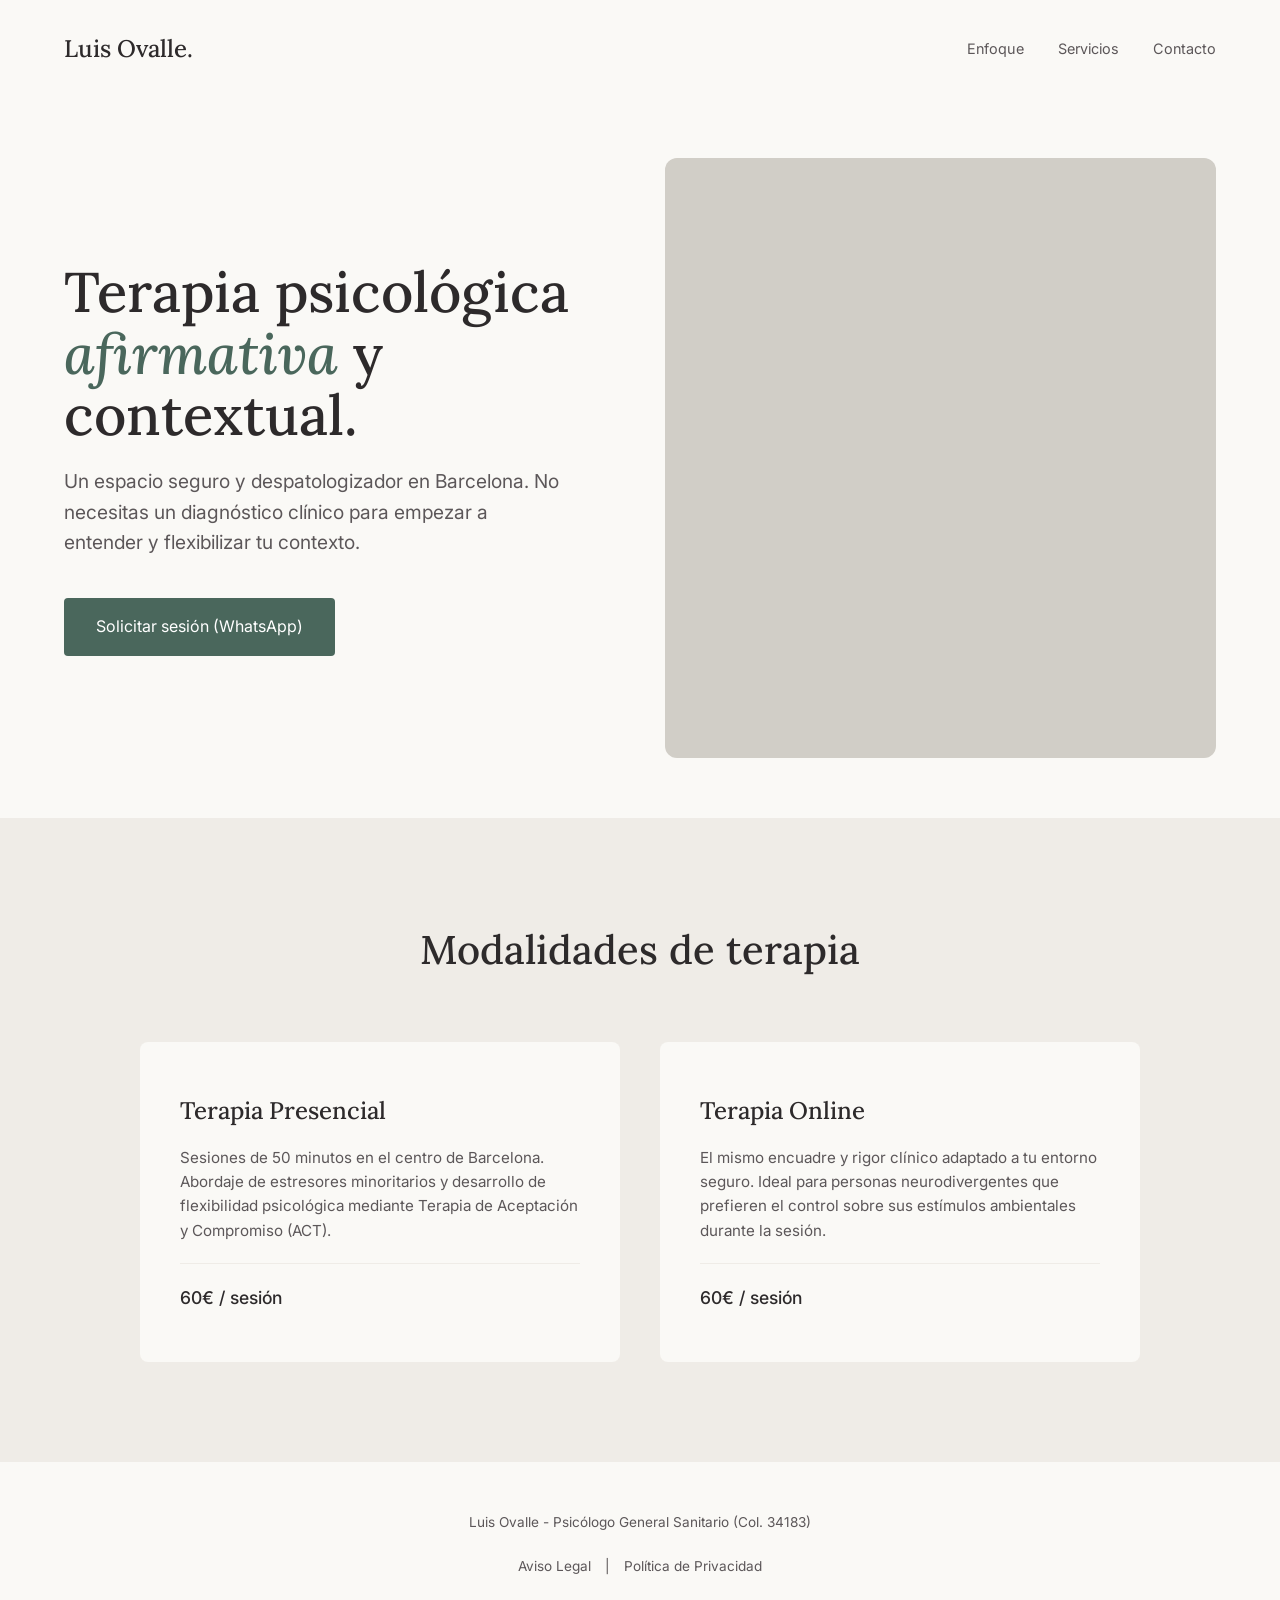
==== index.html @ bef9d26a "Revise index.html for updated content and layout Updated the content and structure of the index.html" ====
<!DOCTYPE html>
<html lang="es">
<head>
    <meta charset="UTF-8">
    <meta name="viewport" content="width=device-width, initial-scale=1.0">
    <title>Luis Ovalle | Psicólogo General Sanitario</title>
    <meta name="description" content="Terapia psicológica afirmativa y contextual en Barcelona. Espacio seguro y despatologizador.">
    
    <!-- Tipografía Editorial Premium -->
    <link rel="preconnect" href="https://fonts.googleapis.com">
    <link rel="preconnect" href="https://fonts.gstatic.com" crossorigin>
    <link href="https://fonts.googleapis.com/css2?family=Inter:wght@300;400;500&family=Lora:ital,wght@0,400;0,500;0,600;1,400&display=swap" rel="stylesheet">
    
    <style>
        :root {
            --bg-base: #FAF9F6;
            --bg-alt: #EFECE7;
            --text-main: #2D2A2B;
            --text-light: #5C5759;
            --accent: #4A675C; /* Verde bosque suave */
            --accent-hover: #374D45;
        }

        * { box-sizing: border-box; margin: 0; padding: 0; }

        body { 
            font-family: 'Inter', sans-serif; 
            background-color: var(--bg-base); 
            color: var(--text-main); 
            line-height: 1.6; 
            -webkit-font-smoothing: antialiased;
        }

        /* Tipografía de Titulares */
        h1, h2, h3, .logo { 
            font-family: 'Lora', serif; 
            font-weight: 500;
            color: var(--text-main);
        }

        /* Navegación */
        nav {
            display: flex;
            justify-content: space-between;
            align-items: center;
            padding: 30px 5%;
            background-color: var(--bg-base);
            position: sticky;
            top: 0;
            z-index: 100;
        }

        .logo { font-size: 1.5rem; text-decoration: none; }
        
        .nav-links a {
            text-decoration: none;
            color: var(--text-light);
            margin-left: 30px;
            font-size: 0.9rem;
            transition: color 0.3s;
        }
        .nav-links a:hover { color: var(--accent); }

        /* Sección Hero (Principal) */
        .hero {
            display: flex;
            align-items: center;
            justify-content: space-between;
            min-height: 80vh;
            padding: 0 5%;
        }

        .hero-text {
            flex: 1;
            padding-right: 50px;
        }

        .hero h1 {
            font-size: 3.5rem;
            line-height: 1.1;
            margin-bottom: 20px;
        }

        .hero h1 i { font-style: italic; color: var(--accent); }

        .hero p {
            font-size: 1.2rem;
            color: var(--text-light);
            margin-bottom: 40px;
            max-width: 500px;
        }

        .hero-image {
            flex: 1;
            height: 600px;
            background-color: #D1CEC7; /* Espacio para tu foto profesional */
            border-radius: 12px;
            background-image: url('https://via.placeholder.com/600x800?text=Tu+Foto+Profesional+Aquí');
            background-size: cover;
            background-position: center;
        }

        /* Botones */
        .btn {
            display: inline-block;
            background-color: var(--accent);
            color: white;
            padding: 16px 32px;
            text-decoration: none;
            border-radius: 4px; /* Borde menos redondeado, más elegante */
            font-size: 1rem;
            transition: background 0.3s;
        }
        .btn:hover { background-color: var(--accent-hover); }

        /* Sección Servicios */
        .services {
            background-color: var(--bg-alt);
            padding: 100px 5%;
            text-align: center;
        }

        .services h2 {
            font-size: 2.5rem;
            margin-bottom: 60px;
        }

        .grid {
            display: flex;
            gap: 40px;
            justify-content: center;
            max-width: 1000px;
            margin: 0 auto;
        }

        .card {
            background: var(--bg-base);
            padding: 50px 40px;
            border-radius: 8px;
            flex: 1;
            text-align: left;
        }

        .card h3 { font-size: 1.5rem; margin-bottom: 15px; }
        .card p { color: var(--text-light); margin-bottom: 20px; font-size: 0.95rem;}
        .price { font-weight: 500; font-size: 1.1rem; color: var(--text-main); border-top: 1px solid #EFECE7; padding-top: 20px;}

        /* Footer */
        footer {
            padding: 50px 5%;
            text-align: center;
            color: var(--text-light);
            font-size: 0.85rem;
        }
        footer a { color: var(--text-light); text-decoration: none; margin: 0 10px; }

        /* Responsive */
        @media (max-width: 900px) {
            .hero { flex-direction: column-reverse; text-align: center; padding-top: 40px; }
            .hero-text { padding-right: 0; margin-top: 40px; }
            .hero h1 { font-size: 2.5rem; }
            .hero-image { width: 100%; height: 400px; }
            .grid { flex-direction: column; }
            .nav-links { display: none; } /* Ocultar menú en móvil para simplificar el código base */
        }
    </style>
</head>
<body>

    <nav>
        <a href="#" class="logo">Luis Ovalle.</a>
        <div class="nav-links">
            <a href="#enfoque">Enfoque</a>
            <a href="#servicios">Servicios</a>
            <a href="#contacto">Contacto</a>
        </div>
    </nav>

    <header class="hero">
        <div class="hero-text">
            <h1>Terapia psicológica <i>afirmativa</i> y contextual.</h1>
            <p>Un espacio seguro y despatologizador en Barcelona. No necesitas un diagnóstico clínico para empezar a entender y flexibilizar tu contexto.</p>
            <a href="https://wa.me/34600000000?text=Hola%20Luis,%20me%20gustaría%20solicitar%20una%20primera%20sesión." target="_blank" class="btn">Solicitar sesión (WhatsApp)</a>
        </div>
        <!-- IMPORTANTE: Sustituye la URL en el CSS (.hero-image) por una foto tuya de alta calidad -->
        <div class="hero-image"></div>
    </header>

    <section id="servicios" class="services">
        <h2>Modalidades de terapia</h2>
        <div class="grid">
            <div class="card">
                <h3>Terapia Presencial</h3>
                <p>Sesiones de 50 minutos en el centro de Barcelona. Abordaje de estresores minoritarios y desarrollo de flexibilidad psicológica mediante Terapia de Aceptación y Compromiso (ACT).</p>
                <div class="price">60€ / sesión</div>
            </div>
            <div class="card">
                <h3>Terapia Online</h3>
                <p>El mismo encuadre y rigor clínico adaptado a tu entorno seguro. Ideal para personas neurodivergentes que prefieren el control sobre sus estímulos ambientales durante la sesión.</p>
                <div class="price">60€ / sesión</div>
            </div>
        </div>
    </section>

    <footer>
        <p>Luis Ovalle - Psicólogo General Sanitario (Col. 34183)</p>
        <br>
        <a href="#">Aviso Legal</a> | <a href="#">Política de Privacidad</a>
    </footer>

</body>
</html>
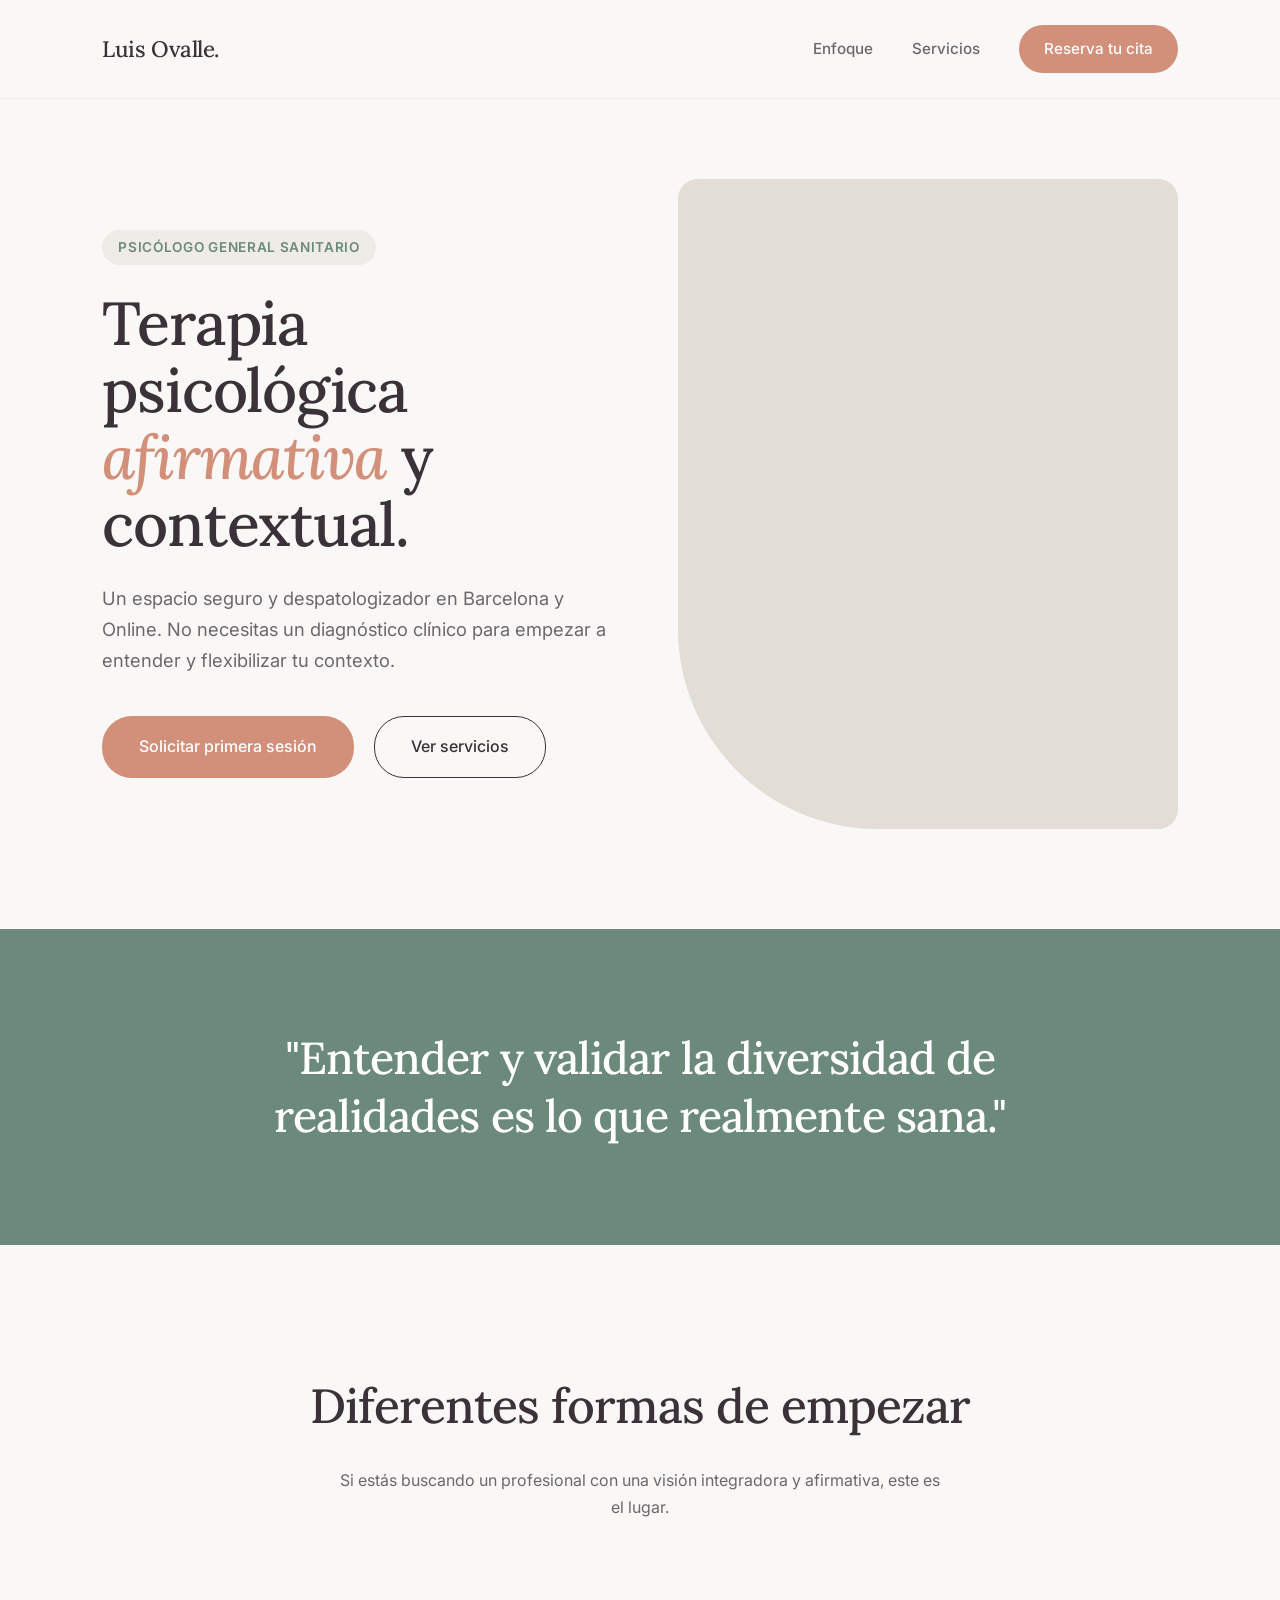
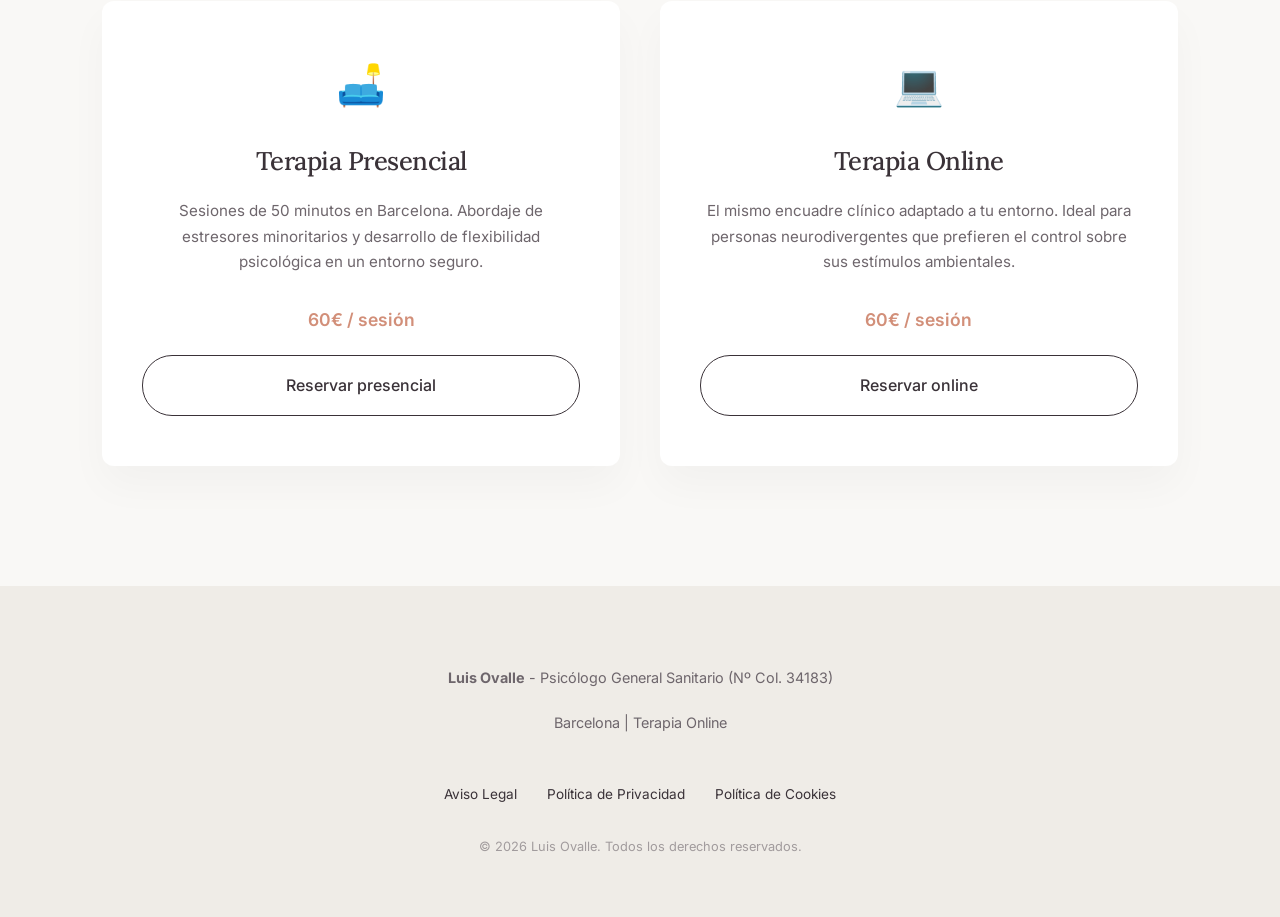
==== commit 66ab9059: "Refactor index.html with updated styles and structure" ====
--- a/index.html
+++ b/index.html
@@ -6,19 +6,22 @@
     <title>Luis Ovalle | Psicólogo General Sanitario</title>
     <meta name="description" content="Terapia psicológica afirmativa y contextual en Barcelona. Espacio seguro y despatologizador.">
     
-    <!-- Tipografía Editorial Premium -->
+    <!-- Tipografía Editorial Premium (Google Fonts) -->
     <link rel="preconnect" href="https://fonts.googleapis.com">
     <link rel="preconnect" href="https://fonts.gstatic.com" crossorigin>
-    <link href="https://fonts.googleapis.com/css2?family=Inter:wght@300;400;500&family=Lora:ital,wght@0,400;0,500;0,600;1,400&display=swap" rel="stylesheet">
+    <link href="https://fonts.googleapis.com/css2?family=Inter:wght@300;400;500;600&family=Lora:ital,wght@0,400;0,500;1,400&display=swap" rel="stylesheet">
     
     <style>
+        /* Paleta inspirada en bienestar y neurodivergencia (Bajo contraste agresivo) */
         :root {
-            --bg-base: #FAF9F6;
-            --bg-alt: #EFECE7;
-            --text-main: #2D2A2B;
-            --text-light: #5C5759;
-            --accent: #4A675C; /* Verde bosque suave */
-            --accent-hover: #374D45;
+            --bg-base: #F9F8F6; /* Hueso/Avena */
+            --bg-alt: #EFECE7; /* Gris arena cálido */
+            --text-main: #3A3238; /* Carbón/Berenjena oscuro */
+            --text-light: #6E666C; 
+            --accent: #D28F79; /* Terracota empolvado (Similar al rosa/coral de Alicia) */
+            --accent-hover: #BD7C67;
+            --secondary-accent: #6C8A7B; /* Verde salvia para contrastes */
+            --border-radius: 12px;
         }
 
         * { box-sizing: border-box; margin: 0; padding: 0; }
@@ -27,141 +30,228 @@
             font-family: 'Inter', sans-serif; 
             background-color: var(--bg-base); 
             color: var(--text-main); 
-            line-height: 1.6; 
+            line-height: 1.7; 
             -webkit-font-smoothing: antialiased;
         }
 
-        /* Tipografía de Titulares */
+        /* --- Tipografía H1/H2 --- */
         h1, h2, h3, .logo { 
             font-family: 'Lora', serif; 
             font-weight: 500;
             color: var(--text-main);
-        }
-
-        /* Navegación */
+            letter-spacing: -0.02em;
+        }
+
+        /* --- Navegación (Sticky Header) --- */
         nav {
             display: flex;
             justify-content: space-between;
             align-items: center;
-            padding: 30px 5%;
-            background-color: var(--bg-base);
+            padding: 25px 8%;
+            background-color: rgba(249, 248, 246, 0.95);
+            backdrop-filter: blur(10px);
             position: sticky;
             top: 0;
-            z-index: 100;
-        }
-
-        .logo { font-size: 1.5rem; text-decoration: none; }
+            z-index: 1000;
+            border-bottom: 1px solid rgba(0,0,0,0.05);
+        }
+
+        .logo { font-size: 1.4rem; text-decoration: none; }
         
         .nav-links a {
             text-decoration: none;
             color: var(--text-light);
-            margin-left: 30px;
-            font-size: 0.9rem;
+            margin-left: 35px;
+            font-size: 0.95rem;
+            font-weight: 500;
             transition: color 0.3s;
         }
         .nav-links a:hover { color: var(--accent); }
 
-        /* Sección Hero (Principal) */
+        /* --- Botones --- */
+        .btn {
+            display: inline-block;
+            background-color: var(--accent);
+            color: white;
+            padding: 16px 36px;
+            text-decoration: none;
+            border-radius: 30px; /* Botones píldora (estilo moderno) */
+            font-size: 1rem;
+            font-weight: 500;
+            transition: all 0.3s ease;
+            border: 1px solid transparent;
+            cursor: pointer;
+        }
+        
+        .btn:hover { 
+            background-color: var(--accent-hover); 
+            transform: translateY(-2px);
+            box-shadow: 0 10px 20px rgba(210, 143, 121, 0.2);
+        }
+
+        .btn-outline {
+            background-color: transparent;
+            color: var(--text-main);
+            border: 1px solid var(--text-main);
+        }
+        .btn-outline:hover {
+            background-color: var(--text-main);
+            color: white;
+        }
+
+        /* --- Sección Hero (Inmersiva) --- */
         .hero {
             display: flex;
             align-items: center;
             justify-content: space-between;
-            min-height: 80vh;
-            padding: 0 5%;
-        }
-
-        .hero-text {
+            padding: 80px 8% 100px;
+            min-height: 85vh;
+            gap: 50px;
+        }
+
+        .hero-content {
             flex: 1;
-            padding-right: 50px;
+            max-width: 600px;
+        }
+
+        .hero-tag {
+            display: inline-block;
+            background-color: var(--bg-alt);
+            padding: 6px 16px;
+            border-radius: 20px;
+            font-size: 0.85rem;
+            font-weight: 600;
+            letter-spacing: 0.05em;
+            text-transform: uppercase;
+            margin-bottom: 25px;
+            color: var(--secondary-accent);
         }
 
         .hero h1 {
-            font-size: 3.5rem;
+            font-size: 3.8rem;
             line-height: 1.1;
-            margin-bottom: 20px;
+            margin-bottom: 25px;
         }
 
         .hero h1 i { font-style: italic; color: var(--accent); }
 
         .hero p {
-            font-size: 1.2rem;
+            font-size: 1.15rem;
             color: var(--text-light);
             margin-bottom: 40px;
+        }
+
+        /* --- Contenedor de Imagen de Autoridad --- */
+        .hero-image-wrapper {
+            flex: 1;
+            display: flex;
+            justify-content: flex-end;
+        }
+
+        .hero-image {
+            width: 100%;
             max-width: 500px;
-        }
-
-        .hero-image {
-            flex: 1;
-            height: 600px;
-            background-color: #D1CEC7; /* Espacio para tu foto profesional */
-            border-radius: 12px;
-            background-image: url('https://via.placeholder.com/600x800?text=Tu+Foto+Profesional+Aquí');
+            height: 650px;
+            background-color: #E2DDD5;
+            border-radius: 20px 20px 20px 200px; /* Forma orgánica tipo "gota" muy usada en web premium */
+            overflow: hidden;
+            /* AQUÍ DEBES PONER LA URL DE TU FOTO */
+            background-image: url('https://via.placeholder.com/500x650?text=Tu+Foto+Aquí'); 
             background-size: cover;
             background-position: center;
         }
 
-        /* Botones */
-        .btn {
-            display: inline-block;
-            background-color: var(--accent);
+        /* --- Frase Destacada (Estilo Elementor Quote) --- */
+        .quote-section {
+            background-color: var(--secondary-accent);
             color: white;
-            padding: 16px 32px;
-            text-decoration: none;
-            border-radius: 4px; /* Borde menos redondeado, más elegante */
-            font-size: 1rem;
-            transition: background 0.3s;
-        }
-        .btn:hover { background-color: var(--accent-hover); }
-
-        /* Sección Servicios */
+            text-align: center;
+            padding: 100px 5%;
+        }
+
+        .quote-section h2 {
+            font-size: 2.8rem;
+            color: white;
+            max-width: 900px;
+            margin: 0 auto;
+            line-height: 1.3;
+        }
+
+        /* --- Servicios (Tarjetas con Sombra) --- */
         .services {
+            padding: 120px 8%;
+            background-color: var(--bg-base);
+        }
+
+        .services-header {
+            text-align: center;
+            margin-bottom: 80px;
+        }
+
+        .services-header h2 { font-size: 3rem; }
+
+        .grid {
+            display: grid;
+            grid-template-columns: repeat(auto-fit, minmax(300px, 1fr));
+            gap: 40px;
+            max-width: 1200px;
+            margin: 0 auto;
+        }
+
+        .card {
+            background: white;
+            padding: 50px 40px;
+            border-radius: var(--border-radius);
+            box-shadow: 0 20px 40px rgba(0,0,0,0.03); /* Sombra muy suave */
+            transition: transform 0.3s ease;
+            text-align: center;
+            display: flex;
+            flex-direction: column;
+            align-items: center;
+        }
+
+        .card:hover { transform: translateY(-10px); }
+
+        .card-icon {
+            font-size: 2.5rem;
+            margin-bottom: 20px;
+        }
+
+        .card h3 { font-size: 1.6rem; margin-bottom: 15px; }
+        
+        .card p { 
+            color: var(--text-light); 
+            margin-bottom: 30px; 
+            font-size: 0.95rem;
+            flex-grow: 1; /* Empuja el botón hacia abajo */
+        }
+        
+        .price { 
+            font-weight: 600; 
+            font-size: 1.1rem; 
+            color: var(--accent); 
+            margin-bottom: 20px;
+        }
+
+        /* --- Footer --- */
+        footer {
             background-color: var(--bg-alt);
-            padding: 100px 5%;
+            padding: 80px 8% 40px;
             text-align: center;
         }
-
-        .services h2 {
-            font-size: 2.5rem;
-            margin-bottom: 60px;
-        }
-
-        .grid {
-            display: flex;
-            gap: 40px;
-            justify-content: center;
-            max-width: 1000px;
-            margin: 0 auto;
-        }
-
-        .card {
-            background: var(--bg-base);
-            padding: 50px 40px;
-            border-radius: 8px;
-            flex: 1;
-            text-align: left;
-        }
-
-        .card h3 { font-size: 1.5rem; margin-bottom: 15px; }
-        .card p { color: var(--text-light); margin-bottom: 20px; font-size: 0.95rem;}
-        .price { font-weight: 500; font-size: 1.1rem; color: var(--text-main); border-top: 1px solid #EFECE7; padding-top: 20px;}
-
-        /* Footer */
-        footer {
-            padding: 50px 5%;
-            text-align: center;
-            color: var(--text-light);
-            font-size: 0.85rem;
-        }
-        footer a { color: var(--text-light); text-decoration: none; margin: 0 10px; }
-
-        /* Responsive */
+        
+        footer p { color: var(--text-light); font-size: 0.9rem; margin-bottom: 20px;}
+        footer a { color: var(--text-main); text-decoration: none; margin: 0 15px; font-size: 0.85rem;}
+
+        /* --- Responsive --- */
         @media (max-width: 900px) {
-            .hero { flex-direction: column-reverse; text-align: center; padding-top: 40px; }
-            .hero-text { padding-right: 0; margin-top: 40px; }
-            .hero h1 { font-size: 2.5rem; }
-            .hero-image { width: 100%; height: 400px; }
-            .grid { flex-direction: column; }
-            .nav-links { display: none; } /* Ocultar menú en móvil para simplificar el código base */
+            .hero { flex-direction: column-reverse; padding-top: 50px; text-align: center; }
+            .hero-content { padding-right: 0; }
+            .hero h1 { font-size: 2.8rem; }
+            .hero-image-wrapper { justify-content: center; width: 100%; }
+            .hero-image { height: 450px; border-radius: 20px; }
+            .quote-section h2 { font-size: 2rem; }
+            .nav-links { display: none; }
         }
     </style>
 </head>
@@ -172,40 +262,71 @@
         <div class="nav-links">
             <a href="#enfoque">Enfoque</a>
             <a href="#servicios">Servicios</a>
-            <a href="#contacto">Contacto</a>
+            <a href="#contacto" class="btn" style="padding: 10px 24px; color: white;">Reserva tu cita</a>
         </div>
     </nav>
 
+    <!-- Sección HERO principal -->
     <header class="hero">
-        <div class="hero-text">
+        <div class="hero-content">
+            <span class="hero-tag">Psicólogo General Sanitario</span>
             <h1>Terapia psicológica <i>afirmativa</i> y contextual.</h1>
-            <p>Un espacio seguro y despatologizador en Barcelona. No necesitas un diagnóstico clínico para empezar a entender y flexibilizar tu contexto.</p>
-            <a href="https://wa.me/34600000000?text=Hola%20Luis,%20me%20gustaría%20solicitar%20una%20primera%20sesión." target="_blank" class="btn">Solicitar sesión (WhatsApp)</a>
-        </div>
-        <!-- IMPORTANTE: Sustituye la URL en el CSS (.hero-image) por una foto tuya de alta calidad -->
-        <div class="hero-image"></div>
+            <p>Un espacio seguro y despatologizador en Barcelona y Online. No necesitas un diagnóstico clínico para empezar a entender y flexibilizar tu contexto.</p>
+            <div style="display: flex; gap: 20px; flex-wrap: wrap;">
+                <a href="https://wa.me/34600000000?text=Hola%20Luis,%20me%20gustaría%20solicitar%20una%20primera%20sesión." target="_blank" class="btn">Solicitar primera sesión</a>
+                <a href="#servicios" class="btn btn-outline">Ver servicios</a>
+            </div>
+        </div>
+        <div class="hero-image-wrapper">
+            <!-- RECUERDA: La imagen es crucial. Sube una foto tuya profesional a la carpeta de tu web. -->
+            <div class="hero-image"></div>
+        </div>
     </header>
 
+    <!-- Frase Destacada de Autoridad -->
+    <section class="quote-section" id="enfoque">
+        <h2>"Entender y validar la diversidad de realidades es lo que realmente sana."</h2>
+    </section>
+
+    <!-- Sección de Servicios (Diseño de Tarjetas) -->
     <section id="servicios" class="services">
-        <h2>Modalidades de terapia</h2>
+        <div class="services-header">
+            <h2>Diferentes formas de empezar</h2>
+            <p style="color: var(--text-light); max-width: 600px; margin: 20px auto 0;">Si estás buscando un profesional con una visión integradora y afirmativa, este es el lugar.</p>
+        </div>
+        
         <div class="grid">
+            <!-- Tarjeta 1 -->
             <div class="card">
+                <div class="card-icon">🛋️</div>
                 <h3>Terapia Presencial</h3>
-                <p>Sesiones de 50 minutos en el centro de Barcelona. Abordaje de estresores minoritarios y desarrollo de flexibilidad psicológica mediante Terapia de Aceptación y Compromiso (ACT).</p>
+                <p>Sesiones de 50 minutos en Barcelona. Abordaje de estresores minoritarios y desarrollo de flexibilidad psicológica en un entorno seguro.</p>
                 <div class="price">60€ / sesión</div>
+                <a href="https://wa.me/34600000000?text=Info%20Presencial" target="_blank" class="btn btn-outline" style="width: 100%;">Reservar presencial</a>
             </div>
+            
+            <!-- Tarjeta 2 -->
             <div class="card">
+                <div class="card-icon">💻</div>
                 <h3>Terapia Online</h3>
-                <p>El mismo encuadre y rigor clínico adaptado a tu entorno seguro. Ideal para personas neurodivergentes que prefieren el control sobre sus estímulos ambientales durante la sesión.</p>
+                <p>El mismo encuadre clínico adaptado a tu entorno. Ideal para personas neurodivergentes que prefieren el control sobre sus estímulos ambientales.</p>
                 <div class="price">60€ / sesión</div>
+                <a href="https://wa.me/34600000000?text=Info%20Online" target="_blank" class="btn btn-outline" style="width: 100%;">Reservar online</a>
             </div>
         </div>
     </section>
 
-    <footer>
-        <p>Luis Ovalle - Psicólogo General Sanitario (Col. 34183)</p>
+    <!-- Footer -->
+    <footer id="contacto">
+        <p><strong>Luis Ovalle</strong> - Psicólogo General Sanitario (Nº Col. 34183)</p>
+        <p>Barcelona | Terapia Online</p>
         <br>
-        <a href="#">Aviso Legal</a> | <a href="#">Política de Privacidad</a>
+        <nav style="background: transparent; border: none; padding: 0; justify-content: center; backdrop-filter: none;">
+            <a href="#">Aviso Legal</a>
+            <a href="#">Política de Privacidad</a>
+            <a href="#">Política de Cookies</a>
+        </nav>
+        <p style="margin-top: 30px; font-size: 0.8rem; opacity: 0.6;">© 2026 Luis Ovalle. Todos los derechos reservados.</p>
     </footer>
 
 </body>
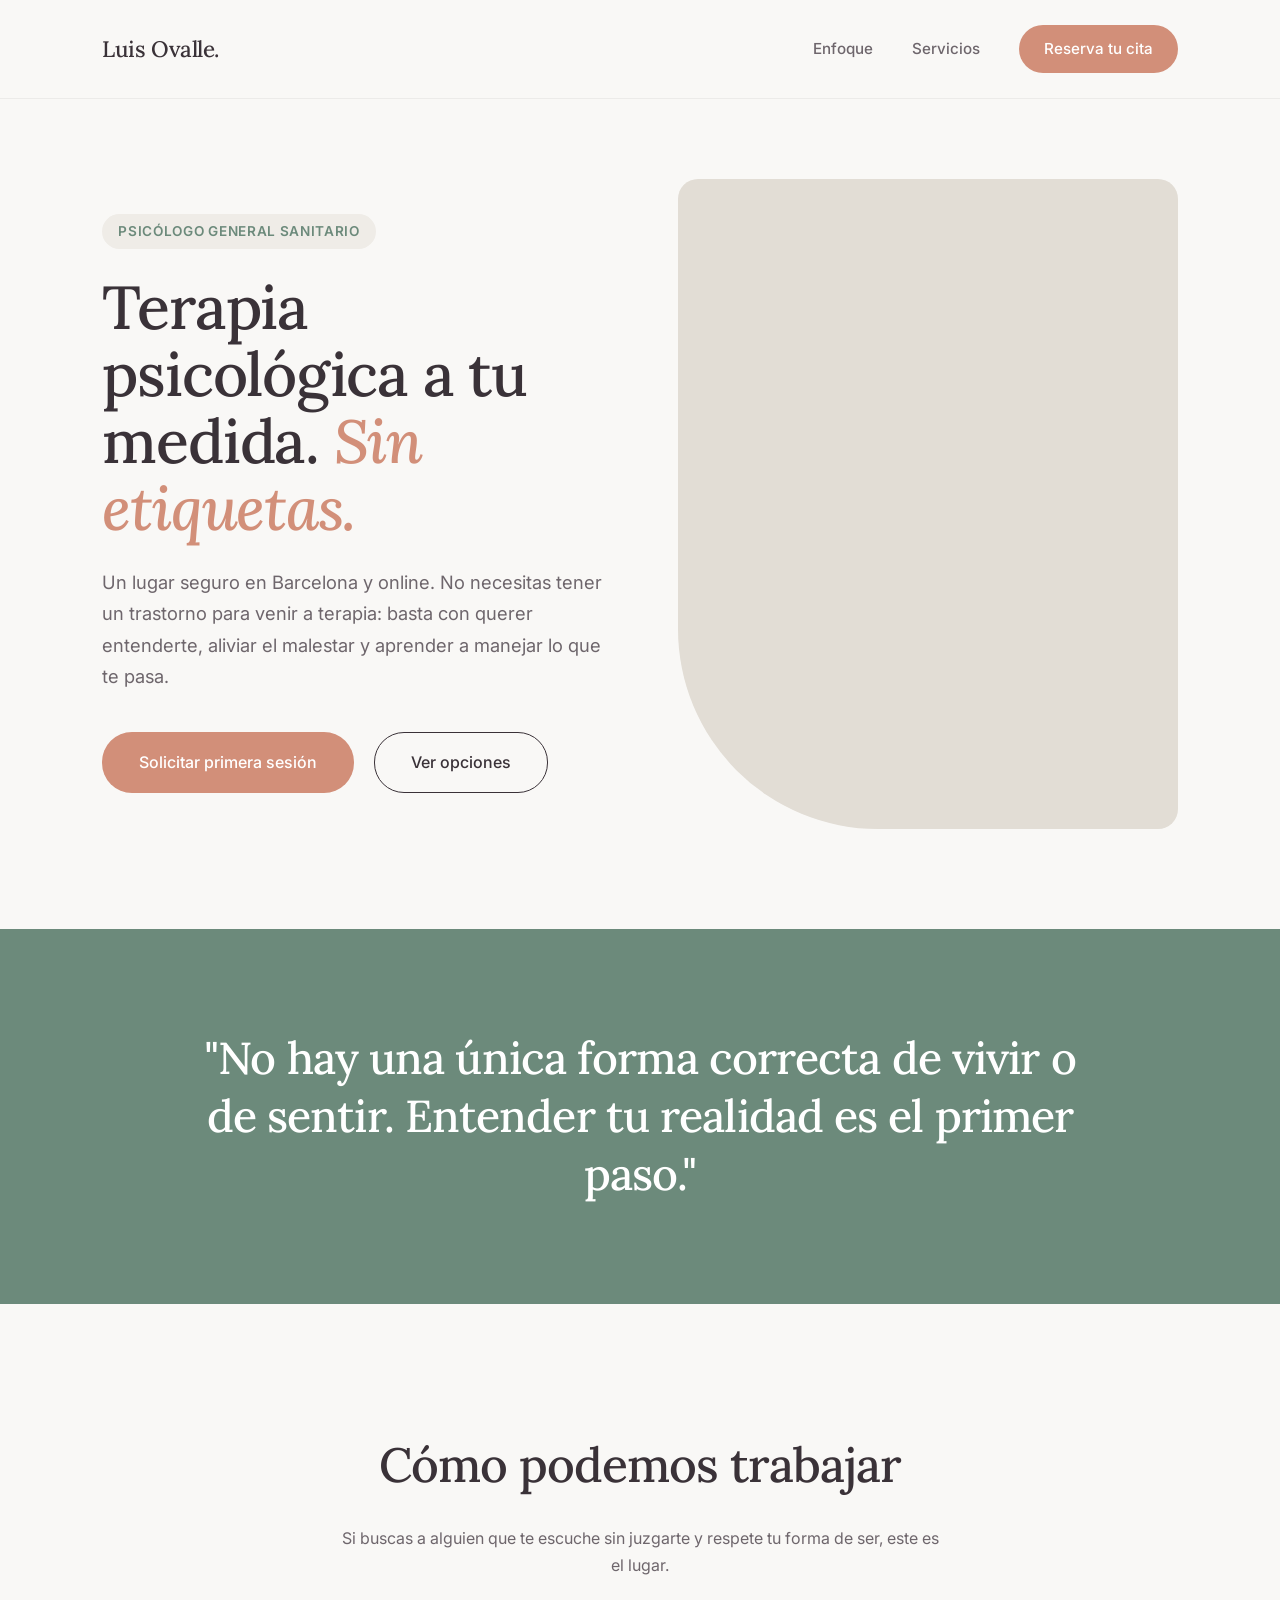
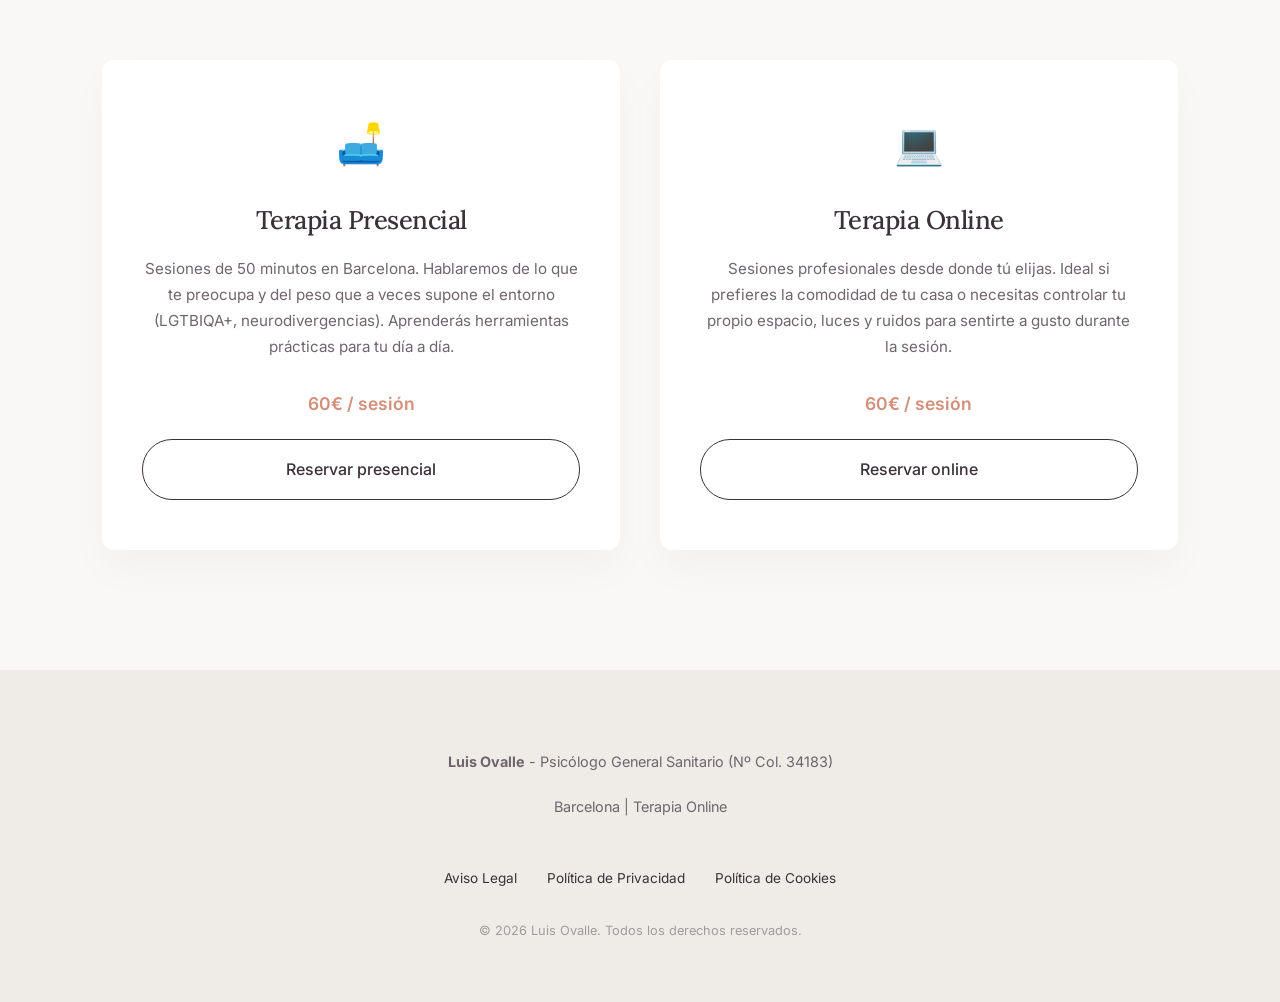
==== commit 446a9907: "Update index.html" ====
--- a/index.html
+++ b/index.html
@@ -4,23 +4,21 @@
     <meta charset="UTF-8">
     <meta name="viewport" content="width=device-width, initial-scale=1.0">
     <title>Luis Ovalle | Psicólogo General Sanitario</title>
-    <meta name="description" content="Terapia psicológica afirmativa y contextual en Barcelona. Espacio seguro y despatologizador.">
+    <meta name="description" content="Terapia psicológica en Barcelona. Un espacio seguro, sin etiquetas y a tu medida.">
     
-    <!-- Tipografía Editorial Premium (Google Fonts) -->
     <link rel="preconnect" href="https://fonts.googleapis.com">
     <link rel="preconnect" href="https://fonts.gstatic.com" crossorigin>
     <link href="https://fonts.googleapis.com/css2?family=Inter:wght@300;400;500;600&family=Lora:ital,wght@0,400;0,500;1,400&display=swap" rel="stylesheet">
     
     <style>
-        /* Paleta inspirada en bienestar y neurodivergencia (Bajo contraste agresivo) */
         :root {
-            --bg-base: #F9F8F6; /* Hueso/Avena */
-            --bg-alt: #EFECE7; /* Gris arena cálido */
-            --text-main: #3A3238; /* Carbón/Berenjena oscuro */
+            --bg-base: #F9F8F6;
+            --bg-alt: #EFECE7;
+            --text-main: #3A3238;
             --text-light: #6E666C; 
-            --accent: #D28F79; /* Terracota empolvado (Similar al rosa/coral de Alicia) */
+            --accent: #D28F79;
             --accent-hover: #BD7C67;
-            --secondary-accent: #6C8A7B; /* Verde salvia para contrastes */
+            --secondary-accent: #6C8A7B;
             --border-radius: 12px;
         }
 
@@ -34,7 +32,6 @@
             -webkit-font-smoothing: antialiased;
         }
 
-        /* --- Tipografía H1/H2 --- */
         h1, h2, h3, .logo { 
             font-family: 'Lora', serif; 
             font-weight: 500;
@@ -42,7 +39,6 @@
             letter-spacing: -0.02em;
         }
 
-        /* --- Navegación (Sticky Header) --- */
         nav {
             display: flex;
             justify-content: space-between;
@@ -68,14 +64,13 @@
         }
         .nav-links a:hover { color: var(--accent); }
 
-        /* --- Botones --- */
         .btn {
             display: inline-block;
             background-color: var(--accent);
             color: white;
             padding: 16px 36px;
             text-decoration: none;
-            border-radius: 30px; /* Botones píldora (estilo moderno) */
+            border-radius: 30px;
             font-size: 1rem;
             font-weight: 500;
             transition: all 0.3s ease;
@@ -99,7 +94,6 @@
             color: white;
         }
 
-        /* --- Sección Hero (Inmersiva) --- */
         .hero {
             display: flex;
             align-items: center;
@@ -141,7 +135,6 @@
             margin-bottom: 40px;
         }
 
-        /* --- Contenedor de Imagen de Autoridad --- */
         .hero-image-wrapper {
             flex: 1;
             display: flex;
@@ -153,15 +146,13 @@
             max-width: 500px;
             height: 650px;
             background-color: #E2DDD5;
-            border-radius: 20px 20px 20px 200px; /* Forma orgánica tipo "gota" muy usada en web premium */
+            border-radius: 20px 20px 20px 200px;
             overflow: hidden;
-            /* AQUÍ DEBES PONER LA URL DE TU FOTO */
             background-image: url('https://via.placeholder.com/500x650?text=Tu+Foto+Aquí'); 
             background-size: cover;
             background-position: center;
         }
 
-        /* --- Frase Destacada (Estilo Elementor Quote) --- */
         .quote-section {
             background-color: var(--secondary-accent);
             color: white;
@@ -177,7 +168,6 @@
             line-height: 1.3;
         }
 
-        /* --- Servicios (Tarjetas con Sombra) --- */
         .services {
             padding: 120px 8%;
             background-color: var(--bg-base);
@@ -202,7 +192,7 @@
             background: white;
             padding: 50px 40px;
             border-radius: var(--border-radius);
-            box-shadow: 0 20px 40px rgba(0,0,0,0.03); /* Sombra muy suave */
+            box-shadow: 0 20px 40px rgba(0,0,0,0.03);
             transition: transform 0.3s ease;
             text-align: center;
             display: flex;
@@ -223,7 +213,7 @@
             color: var(--text-light); 
             margin-bottom: 30px; 
             font-size: 0.95rem;
-            flex-grow: 1; /* Empuja el botón hacia abajo */
+            flex-grow: 1;
         }
         
         .price { 
@@ -233,7 +223,6 @@
             margin-bottom: 20px;
         }
 
-        /* --- Footer --- */
         footer {
             background-color: var(--bg-alt);
             padding: 80px 8% 40px;
@@ -243,7 +232,6 @@
         footer p { color: var(--text-light); font-size: 0.9rem; margin-bottom: 20px;}
         footer a { color: var(--text-main); text-decoration: none; margin: 0 15px; font-size: 0.85rem;}
 
-        /* --- Responsive --- */
         @media (max-width: 900px) {
             .hero { flex-direction: column-reverse; padding-top: 50px; text-align: center; }
             .hero-content { padding-right: 0; }
@@ -266,57 +254,50 @@
         </div>
     </nav>
 
-    <!-- Sección HERO principal -->
     <header class="hero">
         <div class="hero-content">
             <span class="hero-tag">Psicólogo General Sanitario</span>
-            <h1>Terapia psicológica <i>afirmativa</i> y contextual.</h1>
-            <p>Un espacio seguro y despatologizador en Barcelona y Online. No necesitas un diagnóstico clínico para empezar a entender y flexibilizar tu contexto.</p>
+            <h1>Terapia psicológica a tu medida. <i>Sin etiquetas.</i></h1>
+            <p>Un lugar seguro en Barcelona y online. No necesitas tener un trastorno para venir a terapia: basta con querer entenderte, aliviar el malestar y aprender a manejar lo que te pasa.</p>
             <div style="display: flex; gap: 20px; flex-wrap: wrap;">
                 <a href="https://wa.me/34600000000?text=Hola%20Luis,%20me%20gustaría%20solicitar%20una%20primera%20sesión." target="_blank" class="btn">Solicitar primera sesión</a>
-                <a href="#servicios" class="btn btn-outline">Ver servicios</a>
+                <a href="#servicios" class="btn btn-outline">Ver opciones</a>
             </div>
         </div>
         <div class="hero-image-wrapper">
-            <!-- RECUERDA: La imagen es crucial. Sube una foto tuya profesional a la carpeta de tu web. -->
             <div class="hero-image"></div>
         </div>
     </header>
 
-    <!-- Frase Destacada de Autoridad -->
     <section class="quote-section" id="enfoque">
-        <h2>"Entender y validar la diversidad de realidades es lo que realmente sana."</h2>
+        <h2>"No hay una única forma correcta de vivir o de sentir. Entender tu realidad es el primer paso."</h2>
     </section>
 
-    <!-- Sección de Servicios (Diseño de Tarjetas) -->
     <section id="servicios" class="services">
         <div class="services-header">
-            <h2>Diferentes formas de empezar</h2>
-            <p style="color: var(--text-light); max-width: 600px; margin: 20px auto 0;">Si estás buscando un profesional con una visión integradora y afirmativa, este es el lugar.</p>
+            <h2>Cómo podemos trabajar</h2>
+            <p style="color: var(--text-light); max-width: 600px; margin: 20px auto 0;">Si buscas a alguien que te escuche sin juzgarte y respete tu forma de ser, este es el lugar.</p>
         </div>
         
         <div class="grid">
-            <!-- Tarjeta 1 -->
             <div class="card">
                 <div class="card-icon">🛋️</div>
                 <h3>Terapia Presencial</h3>
-                <p>Sesiones de 50 minutos en Barcelona. Abordaje de estresores minoritarios y desarrollo de flexibilidad psicológica en un entorno seguro.</p>
+                <p>Sesiones de 50 minutos en Barcelona. Hablaremos de lo que te preocupa y del peso que a veces supone el entorno (LGTBIQA+, neurodivergencias). Aprenderás herramientas prácticas para tu día a día.</p>
                 <div class="price">60€ / sesión</div>
                 <a href="https://wa.me/34600000000?text=Info%20Presencial" target="_blank" class="btn btn-outline" style="width: 100%;">Reservar presencial</a>
             </div>
             
-            <!-- Tarjeta 2 -->
             <div class="card">
                 <div class="card-icon">💻</div>
                 <h3>Terapia Online</h3>
-                <p>El mismo encuadre clínico adaptado a tu entorno. Ideal para personas neurodivergentes que prefieren el control sobre sus estímulos ambientales.</p>
+                <p>Sesiones profesionales desde donde tú elijas. Ideal si prefieres la comodidad de tu casa o necesitas controlar tu propio espacio, luces y ruidos para sentirte a gusto durante la sesión.</p>
                 <div class="price">60€ / sesión</div>
                 <a href="https://wa.me/34600000000?text=Info%20Online" target="_blank" class="btn btn-outline" style="width: 100%;">Reservar online</a>
             </div>
         </div>
     </section>
 
-    <!-- Footer -->
     <footer id="contacto">
         <p><strong>Luis Ovalle</strong> - Psicólogo General Sanitario (Nº Col. 34183)</p>
         <p>Barcelona | Terapia Online</p>
@@ -331,3 +312,4 @@
 
 </body>
 </html>
+</html>
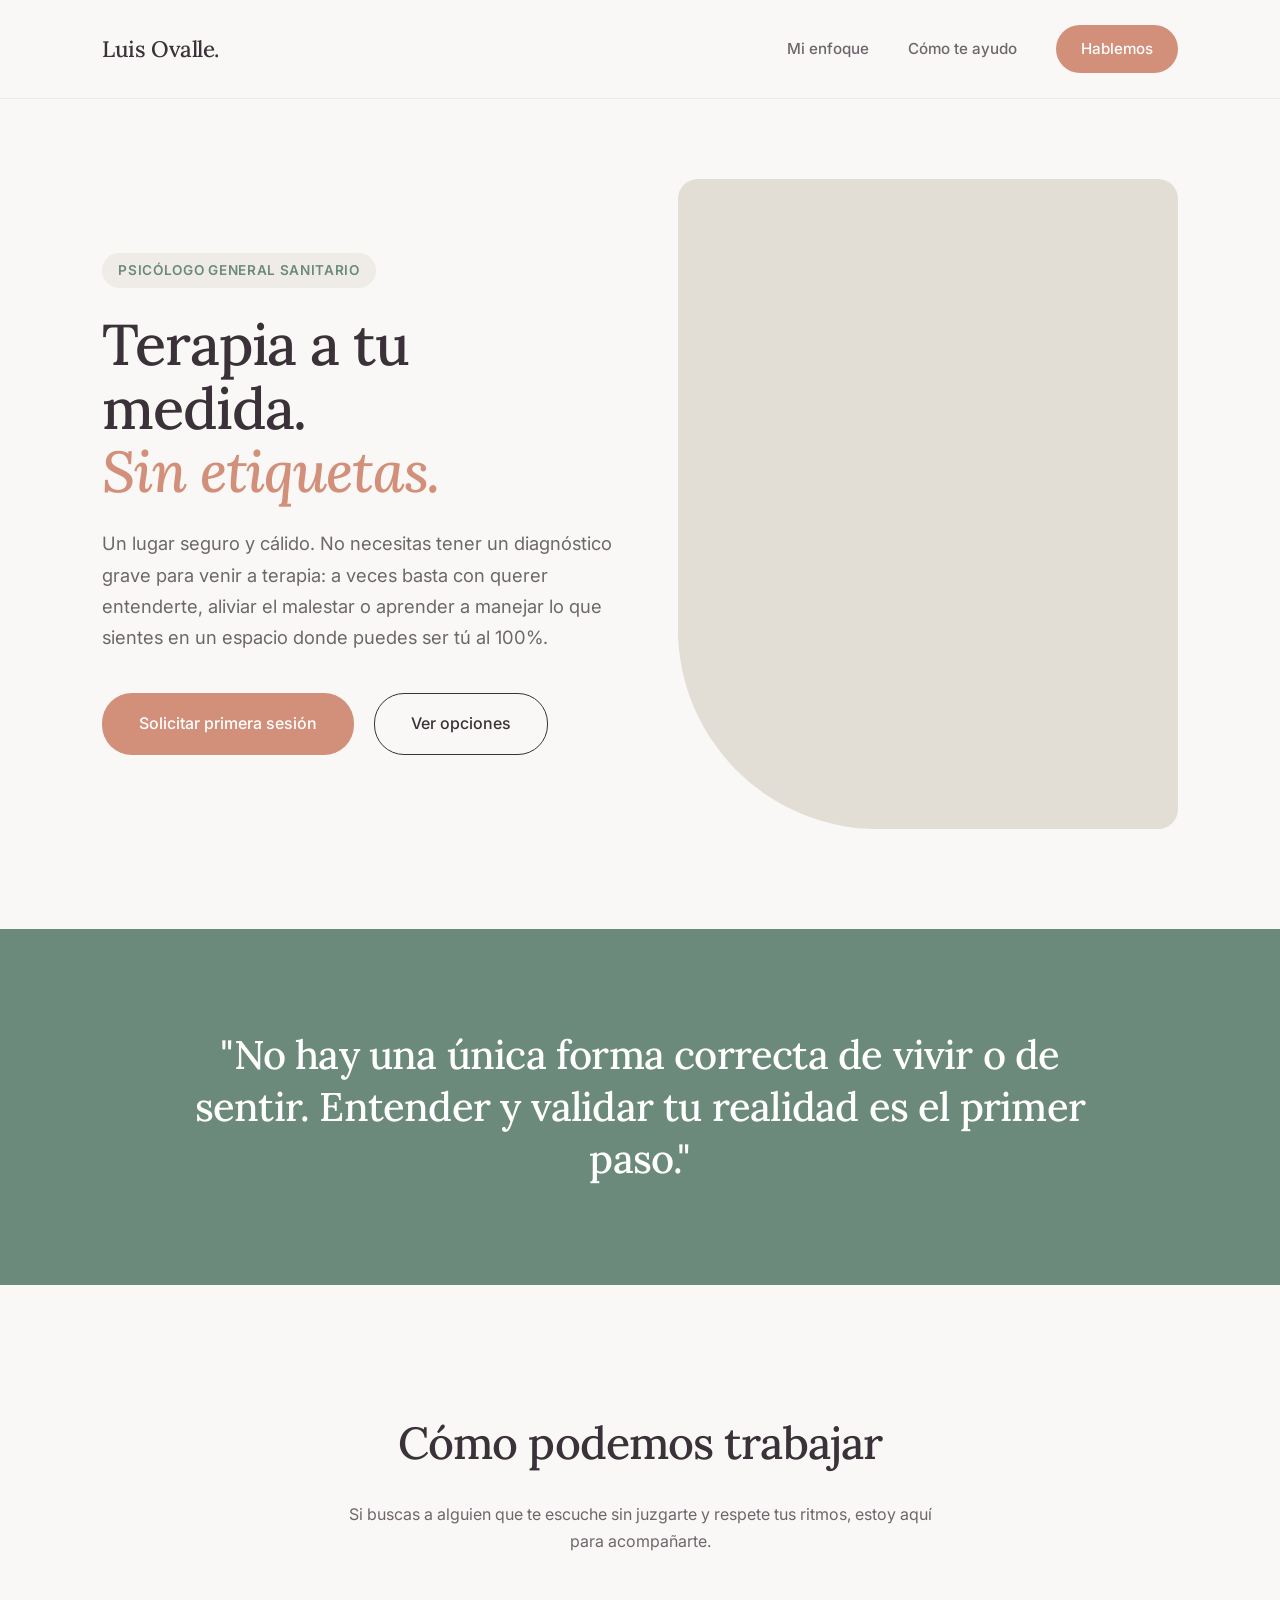
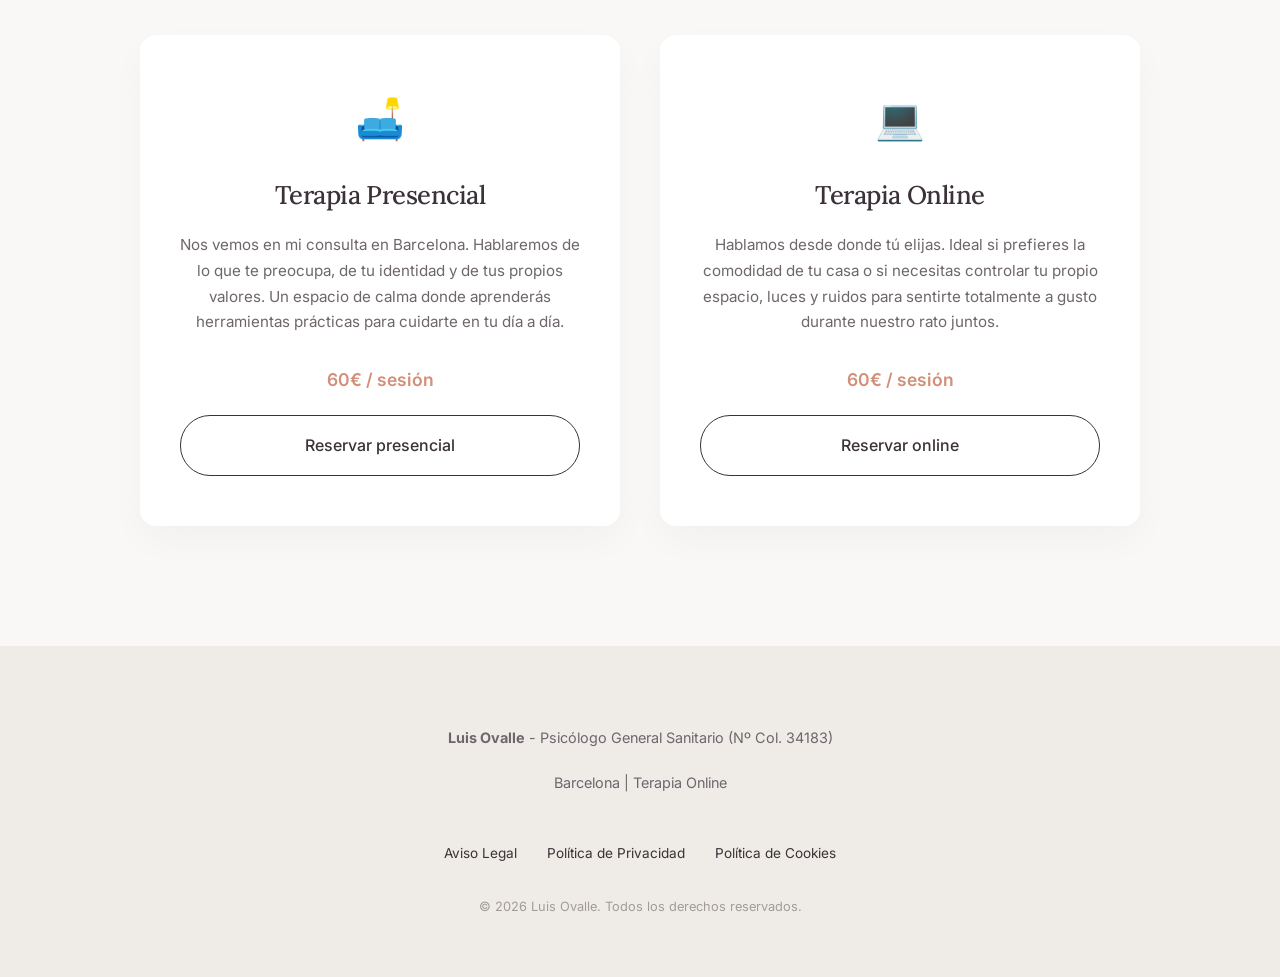
==== commit c0f774ba: "Revise index.html for content and structure updates Updated the content and structure of the index.h" ====
--- a/index.html
+++ b/index.html
@@ -4,261 +4,32 @@
     <meta charset="UTF-8">
     <meta name="viewport" content="width=device-width, initial-scale=1.0">
     <title>Luis Ovalle | Psicólogo General Sanitario</title>
-    <meta name="description" content="Terapia psicológica en Barcelona. Un espacio seguro, sin etiquetas y a tu medida.">
+    <meta name="description" content="Terapia psicológica en Barcelona. Un espacio seguro, cálido y a tu medida.">
     
+    <!-- Carga de tipografías -->
     <link rel="preconnect" href="https://fonts.googleapis.com">
     <link rel="preconnect" href="https://fonts.gstatic.com" crossorigin>
     <link href="https://fonts.googleapis.com/css2?family=Inter:wght@300;400;500;600&family=Lora:ital,wght@0,400;0,500;1,400&display=swap" rel="stylesheet">
     
-    <style>
-        :root {
-            --bg-base: #F9F8F6;
-            --bg-alt: #EFECE7;
-            --text-main: #3A3238;
-            --text-light: #6E666C; 
-            --accent: #D28F79;
-            --accent-hover: #BD7C67;
-            --secondary-accent: #6C8A7B;
-            --border-radius: 12px;
-        }
-
-        * { box-sizing: border-box; margin: 0; padding: 0; }
-
-        body { 
-            font-family: 'Inter', sans-serif; 
-            background-color: var(--bg-base); 
-            color: var(--text-main); 
-            line-height: 1.7; 
-            -webkit-font-smoothing: antialiased;
-        }
-
-        h1, h2, h3, .logo { 
-            font-family: 'Lora', serif; 
-            font-weight: 500;
-            color: var(--text-main);
-            letter-spacing: -0.02em;
-        }
-
-        nav {
-            display: flex;
-            justify-content: space-between;
-            align-items: center;
-            padding: 25px 8%;
-            background-color: rgba(249, 248, 246, 0.95);
-            backdrop-filter: blur(10px);
-            position: sticky;
-            top: 0;
-            z-index: 1000;
-            border-bottom: 1px solid rgba(0,0,0,0.05);
-        }
-
-        .logo { font-size: 1.4rem; text-decoration: none; }
-        
-        .nav-links a {
-            text-decoration: none;
-            color: var(--text-light);
-            margin-left: 35px;
-            font-size: 0.95rem;
-            font-weight: 500;
-            transition: color 0.3s;
-        }
-        .nav-links a:hover { color: var(--accent); }
-
-        .btn {
-            display: inline-block;
-            background-color: var(--accent);
-            color: white;
-            padding: 16px 36px;
-            text-decoration: none;
-            border-radius: 30px;
-            font-size: 1rem;
-            font-weight: 500;
-            transition: all 0.3s ease;
-            border: 1px solid transparent;
-            cursor: pointer;
-        }
-        
-        .btn:hover { 
-            background-color: var(--accent-hover); 
-            transform: translateY(-2px);
-            box-shadow: 0 10px 20px rgba(210, 143, 121, 0.2);
-        }
-
-        .btn-outline {
-            background-color: transparent;
-            color: var(--text-main);
-            border: 1px solid var(--text-main);
-        }
-        .btn-outline:hover {
-            background-color: var(--text-main);
-            color: white;
-        }
-
-        .hero {
-            display: flex;
-            align-items: center;
-            justify-content: space-between;
-            padding: 80px 8% 100px;
-            min-height: 85vh;
-            gap: 50px;
-        }
-
-        .hero-content {
-            flex: 1;
-            max-width: 600px;
-        }
-
-        .hero-tag {
-            display: inline-block;
-            background-color: var(--bg-alt);
-            padding: 6px 16px;
-            border-radius: 20px;
-            font-size: 0.85rem;
-            font-weight: 600;
-            letter-spacing: 0.05em;
-            text-transform: uppercase;
-            margin-bottom: 25px;
-            color: var(--secondary-accent);
-        }
-
-        .hero h1 {
-            font-size: 3.8rem;
-            line-height: 1.1;
-            margin-bottom: 25px;
-        }
-
-        .hero h1 i { font-style: italic; color: var(--accent); }
-
-        .hero p {
-            font-size: 1.15rem;
-            color: var(--text-light);
-            margin-bottom: 40px;
-        }
-
-        .hero-image-wrapper {
-            flex: 1;
-            display: flex;
-            justify-content: flex-end;
-        }
-
-        .hero-image {
-            width: 100%;
-            max-width: 500px;
-            height: 650px;
-            background-color: #E2DDD5;
-            border-radius: 20px 20px 20px 200px;
-            overflow: hidden;
-            background-image: url('https://via.placeholder.com/500x650?text=Tu+Foto+Aquí'); 
-            background-size: cover;
-            background-position: center;
-        }
-
-        .quote-section {
-            background-color: var(--secondary-accent);
-            color: white;
-            text-align: center;
-            padding: 100px 5%;
-        }
-
-        .quote-section h2 {
-            font-size: 2.8rem;
-            color: white;
-            max-width: 900px;
-            margin: 0 auto;
-            line-height: 1.3;
-        }
-
-        .services {
-            padding: 120px 8%;
-            background-color: var(--bg-base);
-        }
-
-        .services-header {
-            text-align: center;
-            margin-bottom: 80px;
-        }
-
-        .services-header h2 { font-size: 3rem; }
-
-        .grid {
-            display: grid;
-            grid-template-columns: repeat(auto-fit, minmax(300px, 1fr));
-            gap: 40px;
-            max-width: 1200px;
-            margin: 0 auto;
-        }
-
-        .card {
-            background: white;
-            padding: 50px 40px;
-            border-radius: var(--border-radius);
-            box-shadow: 0 20px 40px rgba(0,0,0,0.03);
-            transition: transform 0.3s ease;
-            text-align: center;
-            display: flex;
-            flex-direction: column;
-            align-items: center;
-        }
-
-        .card:hover { transform: translateY(-10px); }
-
-        .card-icon {
-            font-size: 2.5rem;
-            margin-bottom: 20px;
-        }
-
-        .card h3 { font-size: 1.6rem; margin-bottom: 15px; }
-        
-        .card p { 
-            color: var(--text-light); 
-            margin-bottom: 30px; 
-            font-size: 0.95rem;
-            flex-grow: 1;
-        }
-        
-        .price { 
-            font-weight: 600; 
-            font-size: 1.1rem; 
-            color: var(--accent); 
-            margin-bottom: 20px;
-        }
-
-        footer {
-            background-color: var(--bg-alt);
-            padding: 80px 8% 40px;
-            text-align: center;
-        }
-        
-        footer p { color: var(--text-light); font-size: 0.9rem; margin-bottom: 20px;}
-        footer a { color: var(--text-main); text-decoration: none; margin: 0 15px; font-size: 0.85rem;}
-
-        @media (max-width: 900px) {
-            .hero { flex-direction: column-reverse; padding-top: 50px; text-align: center; }
-            .hero-content { padding-right: 0; }
-            .hero h1 { font-size: 2.8rem; }
-            .hero-image-wrapper { justify-content: center; width: 100%; }
-            .hero-image { height: 450px; border-radius: 20px; }
-            .quote-section h2 { font-size: 2rem; }
-            .nav-links { display: none; }
-        }
-    </style>
+    <!-- Vinculación del archivo CSS externo -->
+    <link rel="stylesheet" href="style.css">
 </head>
 <body>
 
     <nav>
-        <a href="#" class="logo">Luis Ovalle.</a>
+        <a href="index.html" class="logo">Luis Ovalle.</a>
         <div class="nav-links">
-            <a href="#enfoque">Enfoque</a>
-            <a href="#servicios">Servicios</a>
-            <a href="#contacto" class="btn" style="padding: 10px 24px; color: white;">Reserva tu cita</a>
+            <a href="#enfoque">Mi enfoque</a>
+            <a href="#servicios">Cómo te ayudo</a>
+            <a href="#contacto" class="btn" style="padding: 10px 24px; color: white;">Hablemos</a>
         </div>
     </nav>
 
     <header class="hero">
         <div class="hero-content">
             <span class="hero-tag">Psicólogo General Sanitario</span>
-            <h1>Terapia psicológica a tu medida. <i>Sin etiquetas.</i></h1>
-            <p>Un lugar seguro en Barcelona y online. No necesitas tener un trastorno para venir a terapia: basta con querer entenderte, aliviar el malestar y aprender a manejar lo que te pasa.</p>
+            <h1>Terapia a tu medida. <br><i>Sin etiquetas.</i></h1>
+            <p>Un lugar seguro y cálido. No necesitas tener un diagnóstico grave para venir a terapia: a veces basta con querer entenderte, aliviar el malestar o aprender a manejar lo que sientes en un espacio donde puedes ser tú al 100%.</p>
             <div style="display: flex; gap: 20px; flex-wrap: wrap;">
                 <a href="https://wa.me/34600000000?text=Hola%20Luis,%20me%20gustaría%20solicitar%20una%20primera%20sesión." target="_blank" class="btn">Solicitar primera sesión</a>
                 <a href="#servicios" class="btn btn-outline">Ver opciones</a>
@@ -270,30 +41,30 @@
     </header>
 
     <section class="quote-section" id="enfoque">
-        <h2>"No hay una única forma correcta de vivir o de sentir. Entender tu realidad es el primer paso."</h2>
+        <h2>"No hay una única forma correcta de vivir o de sentir. Entender y validar tu realidad es el primer paso."</h2>
     </section>
 
     <section id="servicios" class="services">
         <div class="services-header">
             <h2>Cómo podemos trabajar</h2>
-            <p style="color: var(--text-light); max-width: 600px; margin: 20px auto 0;">Si buscas a alguien que te escuche sin juzgarte y respete tu forma de ser, este es el lugar.</p>
+            <p style="color: var(--text-light); max-width: 600px; margin: 20px auto 0;">Si buscas a alguien que te escuche sin juzgarte y respete tus ritmos, estoy aquí para acompañarte.</p>
         </div>
         
         <div class="grid">
             <div class="card">
                 <div class="card-icon">🛋️</div>
                 <h3>Terapia Presencial</h3>
-                <p>Sesiones de 50 minutos en Barcelona. Hablaremos de lo que te preocupa y del peso que a veces supone el entorno (LGTBIQA+, neurodivergencias). Aprenderás herramientas prácticas para tu día a día.</p>
+                <p>Nos vemos en mi consulta en Barcelona. Hablaremos de lo que te preocupa, de tu identidad y de tus propios valores. Un espacio de calma donde aprenderás herramientas prácticas para cuidarte en tu día a día.</p>
                 <div class="price">60€ / sesión</div>
-                <a href="https://wa.me/34600000000?text=Info%20Presencial" target="_blank" class="btn btn-outline" style="width: 100%;">Reservar presencial</a>
+                <a href="https://wa.me/34600000000?text=Hola%20Luis,%20quiero%20información%20sobre%20terapia%20presencial" target="_blank" class="btn btn-outline" style="width: 100%;">Reservar presencial</a>
             </div>
             
             <div class="card">
                 <div class="card-icon">💻</div>
                 <h3>Terapia Online</h3>
-                <p>Sesiones profesionales desde donde tú elijas. Ideal si prefieres la comodidad de tu casa o necesitas controlar tu propio espacio, luces y ruidos para sentirte a gusto durante la sesión.</p>
+                <p>Hablamos desde donde tú elijas. Ideal si prefieres la comodidad de tu casa o si necesitas controlar tu propio espacio, luces y ruidos para sentirte totalmente a gusto durante nuestro rato juntos.</p>
                 <div class="price">60€ / sesión</div>
-                <a href="https://wa.me/34600000000?text=Info%20Online" target="_blank" class="btn btn-outline" style="width: 100%;">Reservar online</a>
+                <a href="https://wa.me/34600000000?text=Hola%20Luis,%20quiero%20información%20sobre%20terapia%20online" target="_blank" class="btn btn-outline" style="width: 100%;">Reservar online</a>
             </div>
         </div>
     </section>
@@ -303,13 +74,13 @@
         <p>Barcelona | Terapia Online</p>
         <br>
         <nav style="background: transparent; border: none; padding: 0; justify-content: center; backdrop-filter: none;">
-            <a href="#">Aviso Legal</a>
-            <a href="#">Política de Privacidad</a>
-            <a href="#">Política de Cookies</a>
+            <!-- Estas páginas deberán crearse en el futuro -->
+            <a href="aviso-legal.html">Aviso Legal</a>
+            <a href="politica-privacidad.html">Política de Privacidad</a>
+            <a href="politica-cookies.html">Política de Cookies</a>
         </nav>
         <p style="margin-top: 30px; font-size: 0.8rem; opacity: 0.6;">© 2026 Luis Ovalle. Todos los derechos reservados.</p>
     </footer>
 
 </body>
 </html>
-</html>
--- a/style.css
+++ b/style.css
@@ -0,0 +1,234 @@
+/* Variables de Diseño - Paleta Contextual/Afirmativa */
+:root {
+    --bg-base: #F9F8F6;
+    --bg-alt: #EFECE7;
+    --text-main: #3A3238;
+    --text-light: #6E666C; 
+    --accent: #D28F79;
+    --accent-hover: #BD7C67;
+    --secondary-accent: #6C8A7B;
+    --border-radius: 16px;
+}
+
+/* Reset básico */
+* { 
+    box-sizing: border-box; 
+    margin: 0; 
+    padding: 0; 
+}
+
+body { 
+    font-family: 'Inter', sans-serif; 
+    background-color: var(--bg-base); 
+    color: var(--text-main); 
+    line-height: 1.7; 
+    -webkit-font-smoothing: antialiased;
+}
+
+h1, h2, h3, .logo { 
+    font-family: 'Lora', serif; 
+    font-weight: 500;
+    color: var(--text-main);
+    letter-spacing: -0.02em;
+}
+
+/* Navegación */
+nav {
+    display: flex;
+    justify-content: space-between;
+    align-items: center;
+    padding: 25px 8%;
+    background-color: rgba(249, 248, 246, 0.95);
+    backdrop-filter: blur(10px);
+    position: sticky;
+    top: 0;
+    z-index: 1000;
+    border-bottom: 1px solid rgba(0,0,0,0.05);
+}
+
+.logo { font-size: 1.4rem; text-decoration: none; }
+
+.nav-links a {
+    text-decoration: none;
+    color: var(--text-light);
+    margin-left: 35px;
+    font-size: 0.95rem;
+    font-weight: 500;
+    transition: color 0.3s;
+}
+
+.nav-links a:hover { color: var(--accent); }
+
+/* Componentes: Botones */
+.btn {
+    display: inline-block;
+    background-color: var(--accent);
+    color: white;
+    padding: 16px 36px;
+    text-decoration: none;
+    border-radius: 30px;
+    font-size: 1rem;
+    font-weight: 500;
+    transition: all 0.3s ease;
+    border: 1px solid transparent;
+    cursor: pointer;
+}
+
+.btn:hover { 
+    background-color: var(--accent-hover); 
+    transform: translateY(-2px);
+    box-shadow: 0 10px 20px rgba(210, 143, 121, 0.2);
+}
+
+.btn-outline {
+    background-color: transparent;
+    color: var(--text-main);
+    border: 1px solid var(--text-main);
+}
+
+.btn-outline:hover {
+    background-color: var(--text-main);
+    color: white;
+}
+
+/* Sección Hero */
+.hero {
+    display: flex;
+    align-items: center;
+    justify-content: space-between;
+    padding: 80px 8% 100px;
+    min-height: 85vh;
+    gap: 50px;
+}
+
+.hero-content { flex: 1; max-width: 600px; }
+
+.hero-tag {
+    display: inline-block;
+    background-color: var(--bg-alt);
+    padding: 6px 16px;
+    border-radius: 20px;
+    font-size: 0.85rem;
+    font-weight: 600;
+    letter-spacing: 0.05em;
+    text-transform: uppercase;
+    margin-bottom: 25px;
+    color: var(--secondary-accent);
+}
+
+.hero h1 {
+    font-size: 3.6rem;
+    line-height: 1.1;
+    margin-bottom: 25px;
+}
+
+.hero h1 i { font-style: italic; color: var(--accent); }
+
+.hero p {
+    font-size: 1.15rem;
+    color: var(--text-light);
+    margin-bottom: 40px;
+}
+
+.hero-image-wrapper {
+    flex: 1;
+    display: flex;
+    justify-content: flex-end;
+}
+
+.hero-image {
+    width: 100%;
+    max-width: 500px;
+    height: 650px;
+    background-color: #E2DDD5;
+    border-radius: 20px 20px 20px 200px;
+    overflow: hidden;
+    background-image: url('https://via.placeholder.com/500x650?text=Tu+Foto+Aquí'); 
+    background-size: cover;
+    background-position: center;
+}
+
+/* Sección Cita */
+.quote-section {
+    background-color: var(--secondary-accent);
+    color: white;
+    text-align: center;
+    padding: 100px 5%;
+}
+
+.quote-section h2 {
+    font-size: 2.5rem;
+    color: white;
+    max-width: 900px;
+    margin: 0 auto;
+    line-height: 1.3;
+}
+
+/* Sección Servicios */
+.services {
+    padding: 120px 8%;
+    background-color: var(--bg-base);
+}
+
+.services-header { text-align: center; margin-bottom: 80px; }
+.services-header h2 { font-size: 2.8rem; }
+
+.grid {
+    display: grid;
+    grid-template-columns: repeat(auto-fit, minmax(300px, 1fr));
+    gap: 40px;
+    max-width: 1000px;
+    margin: 0 auto;
+}
+
+.card {
+    background: white;
+    padding: 50px 40px;
+    border-radius: var(--border-radius);
+    box-shadow: 0 15px 35px rgba(0,0,0,0.03);
+    transition: transform 0.3s ease;
+    text-align: center;
+    display: flex;
+    flex-direction: column;
+    align-items: center;
+}
+
+.card:hover { transform: translateY(-10px); }
+
+.card-icon { font-size: 2.5rem; margin-bottom: 20px; }
+.card h3 { font-size: 1.6rem; margin-bottom: 15px; }
+
+.card p { 
+    color: var(--text-light); 
+    margin-bottom: 30px; 
+    font-size: 0.95rem;
+    flex-grow: 1;
+}
+
+.price { 
+    font-weight: 600; 
+    font-size: 1.1rem; 
+    color: var(--accent); 
+    margin-bottom: 20px;
+}
+
+/* Footer */
+footer {
+    background-color: var(--bg-alt);
+    padding: 80px 8% 40px;
+    text-align: center;
+}
+
+footer p { color: var(--text-light); font-size: 0.9rem; margin-bottom: 20px;}
+footer a { color: var(--text-main); text-decoration: none; margin: 0 15px; font-size: 0.85rem;}
+
+/* Adaptación a móviles */
+@media (max-width: 900px) {
+    .hero { flex-direction: column-reverse; padding-top: 50px; text-align: center; }
+    .hero-content { padding-right: 0; }
+    .hero h1 { font-size: 2.8rem; }
+    .hero-image-wrapper { justify-content: center; width: 100%; }
+    .hero-image { height: 450px; border-radius: 20px; }
+    .quote-section h2 { font-size: 1.8rem; }
+    .nav-links { display: none; }
+}
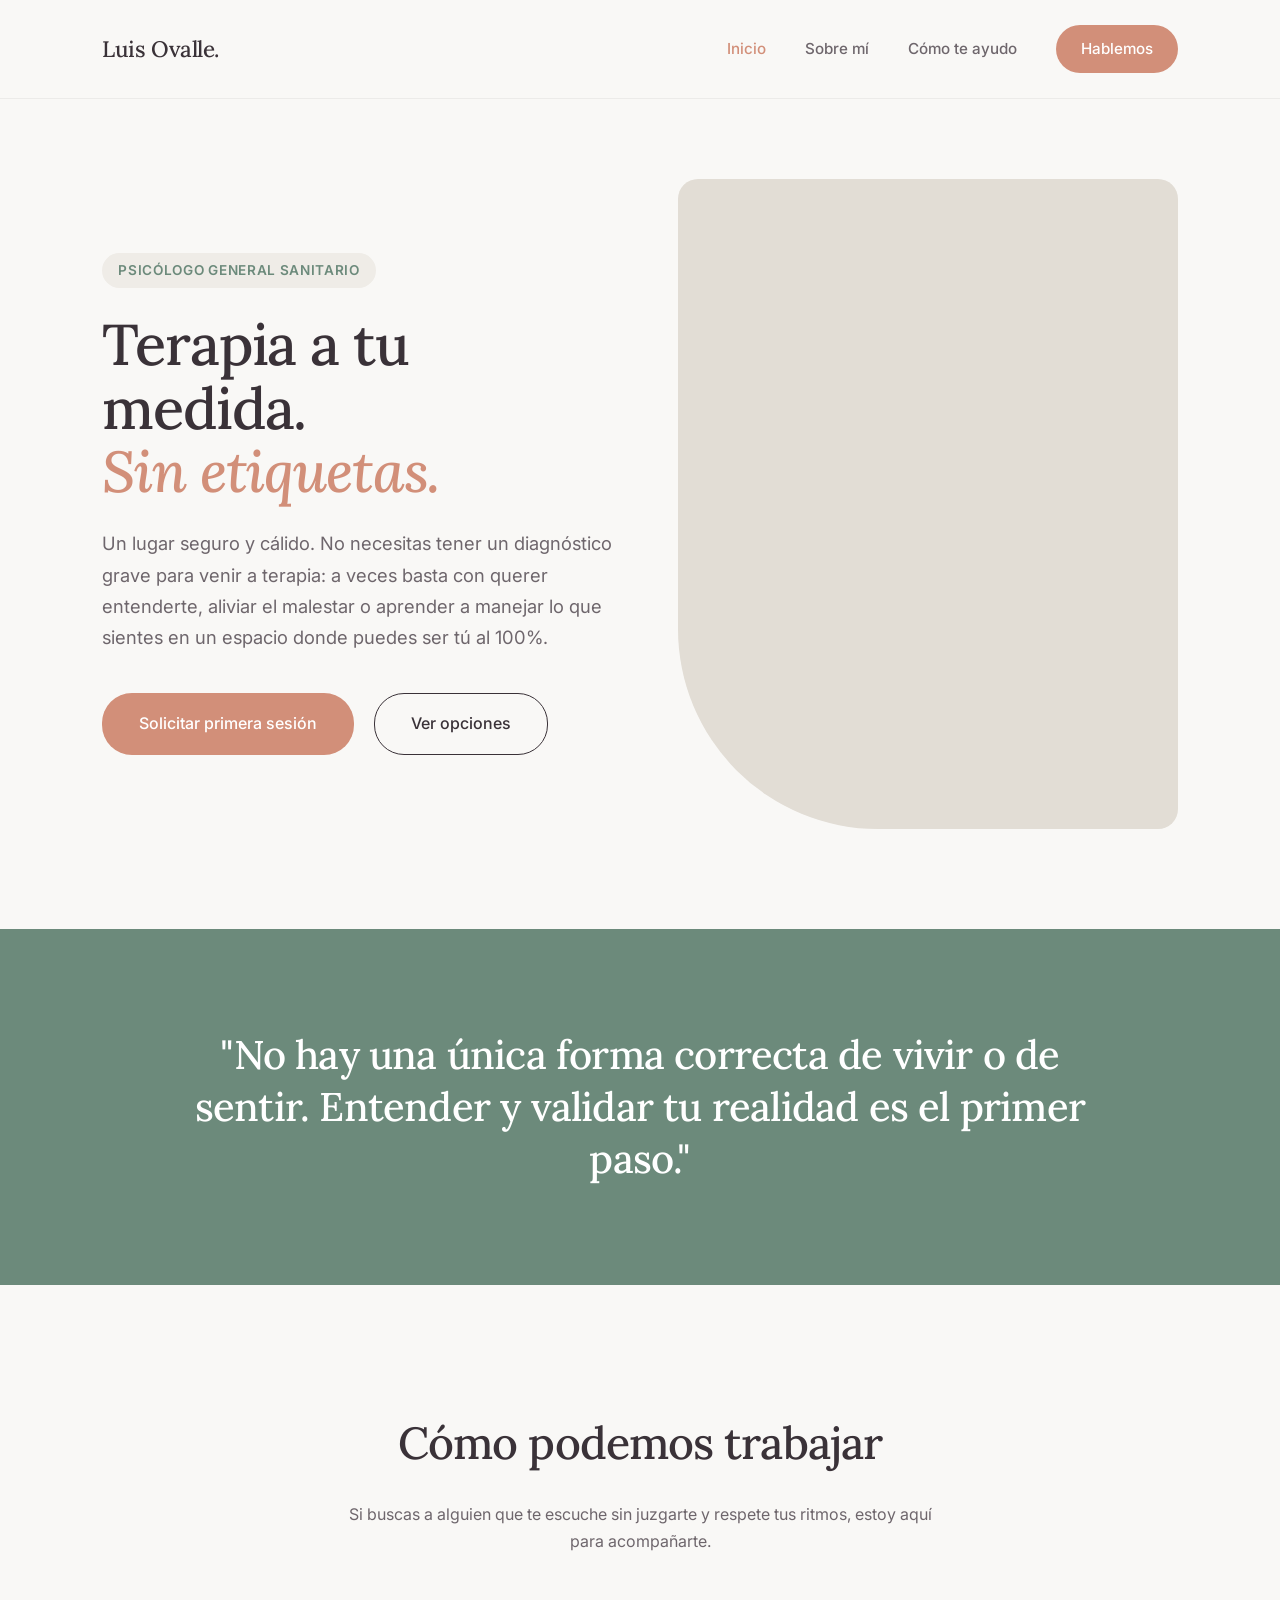
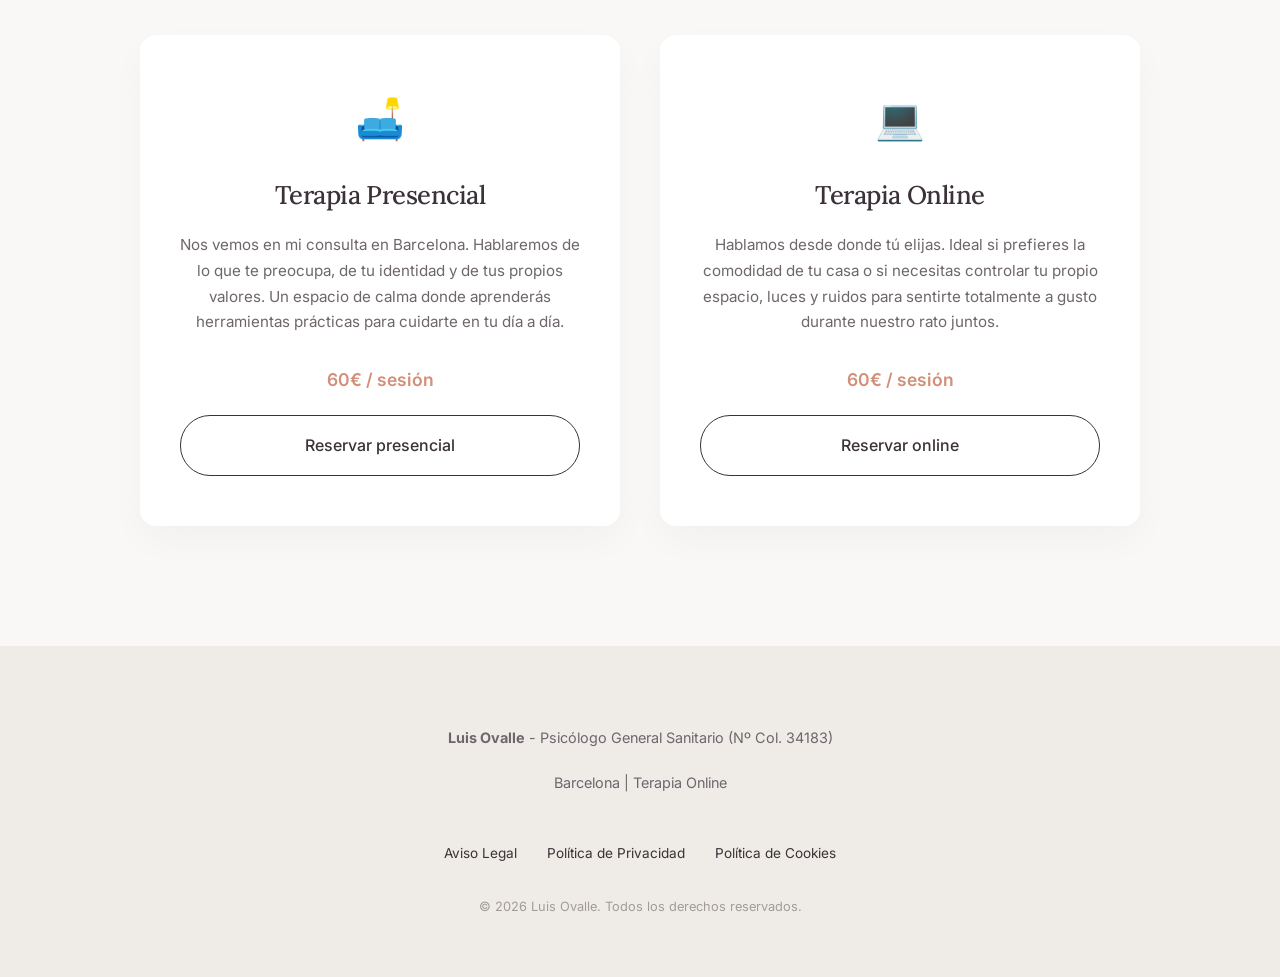
==== commit 61f644e3: "Update navigation links and contact information" ====
--- a/index.html
+++ b/index.html
@@ -16,11 +16,12 @@
 </head>
 <body>
 
-    <nav>
+   <nav>
         <a href="index.html" class="logo">Luis Ovalle.</a>
         <div class="nav-links">
-            <a href="#enfoque">Mi enfoque</a>
-            <a href="#servicios">Cómo te ayudo</a>
+            <a href="index.html" style="color: var(--accent);">Inicio</a>
+            <a href="sobre-mi.html">Sobre mí</a>
+            <a href="index.html#servicios">Cómo te ayudo</a>
             <a href="#contacto" class="btn" style="padding: 10px 24px; color: white;">Hablemos</a>
         </div>
     </nav>
@@ -31,7 +32,7 @@
             <h1>Terapia a tu medida. <br><i>Sin etiquetas.</i></h1>
             <p>Un lugar seguro y cálido. No necesitas tener un diagnóstico grave para venir a terapia: a veces basta con querer entenderte, aliviar el malestar o aprender a manejar lo que sientes en un espacio donde puedes ser tú al 100%.</p>
             <div style="display: flex; gap: 20px; flex-wrap: wrap;">
-                <a href="https://wa.me/34600000000?text=Hola%20Luis,%20me%20gustaría%20solicitar%20una%20primera%20sesión." target="_blank" class="btn">Solicitar primera sesión</a>
+                <a href="https://wa.me/34696391056?text=Hola%20Luis,%20me%20gustaría%20solicitar%20una%20primera%20sesión." target="_blank" class="btn">Solicitar primera sesión</a>
                 <a href="#servicios" class="btn btn-outline">Ver opciones</a>
             </div>
         </div>
@@ -56,7 +57,7 @@
                 <h3>Terapia Presencial</h3>
                 <p>Nos vemos en mi consulta en Barcelona. Hablaremos de lo que te preocupa, de tu identidad y de tus propios valores. Un espacio de calma donde aprenderás herramientas prácticas para cuidarte en tu día a día.</p>
                 <div class="price">60€ / sesión</div>
-                <a href="https://wa.me/34600000000?text=Hola%20Luis,%20quiero%20información%20sobre%20terapia%20presencial" target="_blank" class="btn btn-outline" style="width: 100%;">Reservar presencial</a>
+                <a href="https://wa.me/34696391056?text=Hola%20Luis,%20quiero%20información%20sobre%20terapia%20presencial" target="_blank" class="btn btn-outline" style="width: 100%;">Reservar presencial</a>
             </div>
             
             <div class="card">
@@ -64,7 +65,7 @@
                 <h3>Terapia Online</h3>
                 <p>Hablamos desde donde tú elijas. Ideal si prefieres la comodidad de tu casa o si necesitas controlar tu propio espacio, luces y ruidos para sentirte totalmente a gusto durante nuestro rato juntos.</p>
                 <div class="price">60€ / sesión</div>
-                <a href="https://wa.me/34600000000?text=Hola%20Luis,%20quiero%20información%20sobre%20terapia%20online" target="_blank" class="btn btn-outline" style="width: 100%;">Reservar online</a>
+                <a href="https://wa.me/34696391056?text=Hola%20Luis,%20quiero%20información%20sobre%20terapia%20online" target="_blank" class="btn btn-outline" style="width: 100%;">Reservar online</a>
             </div>
         </div>
     </section>
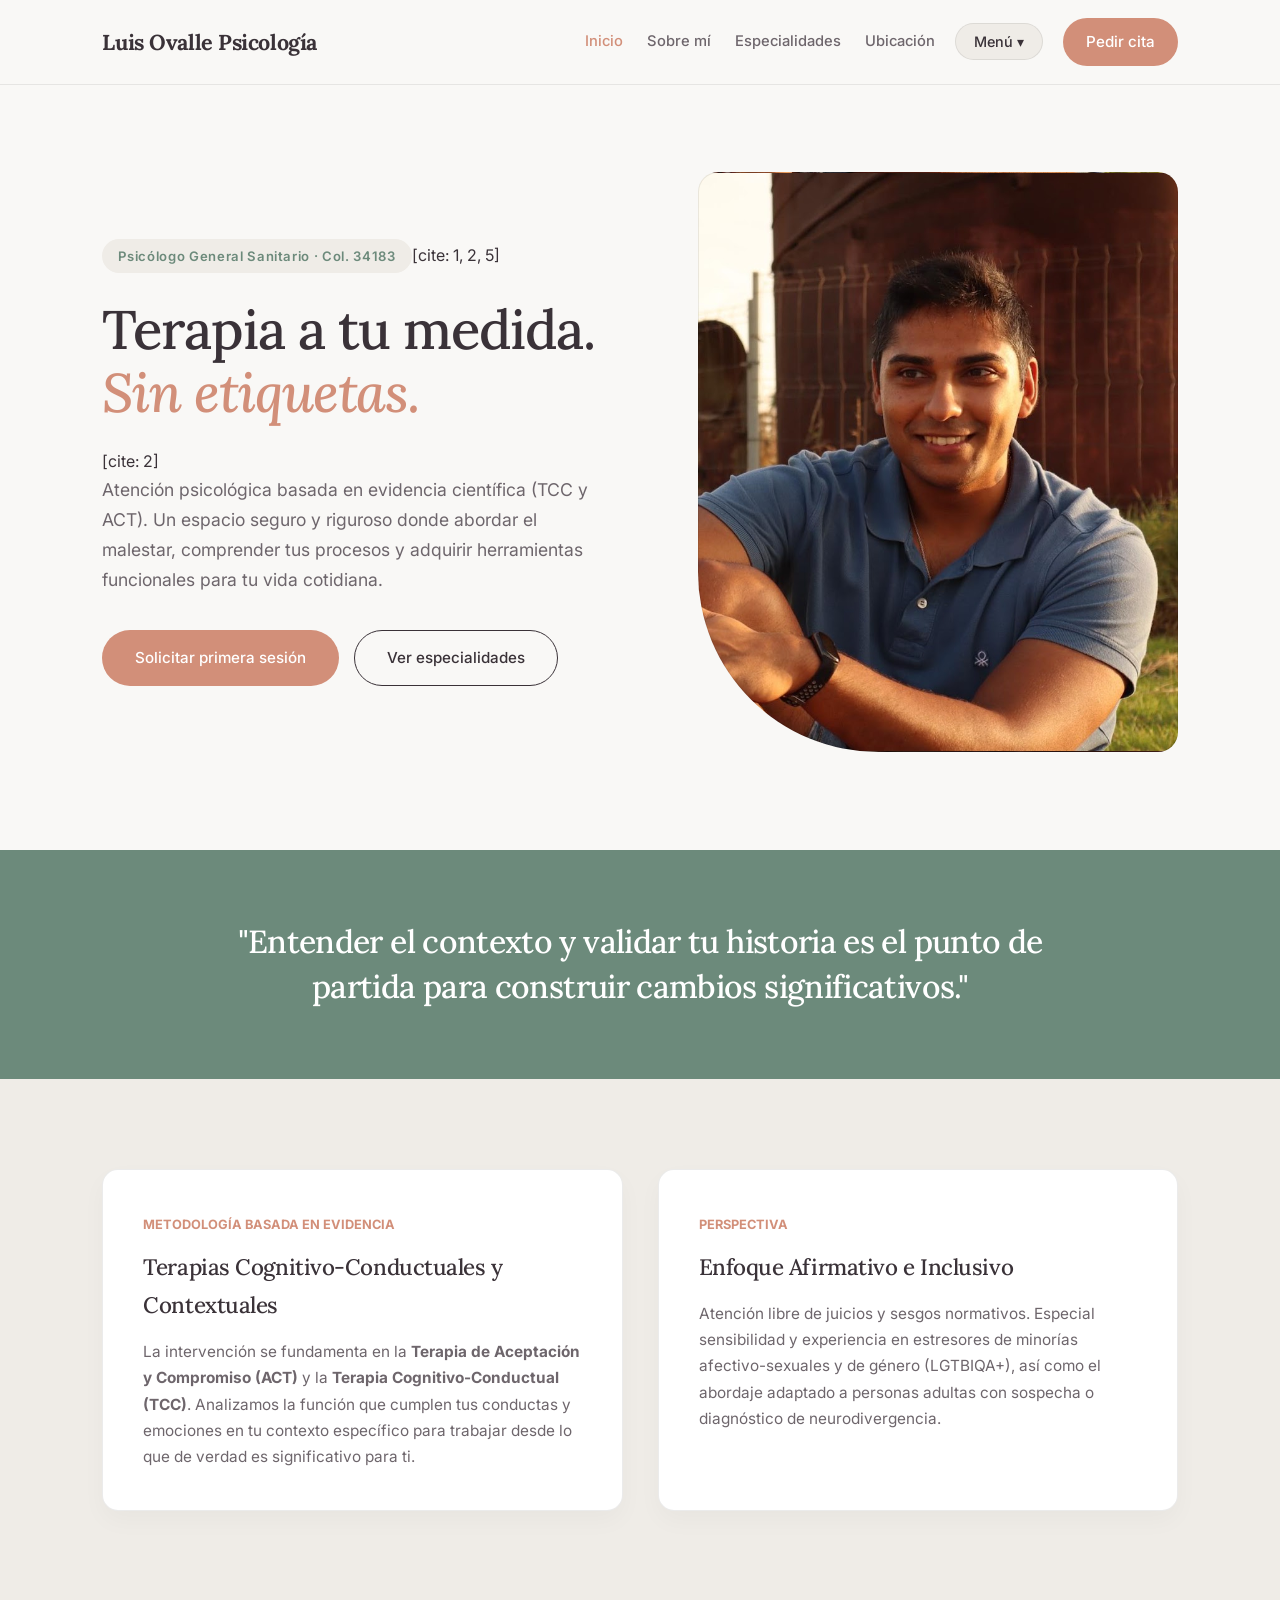
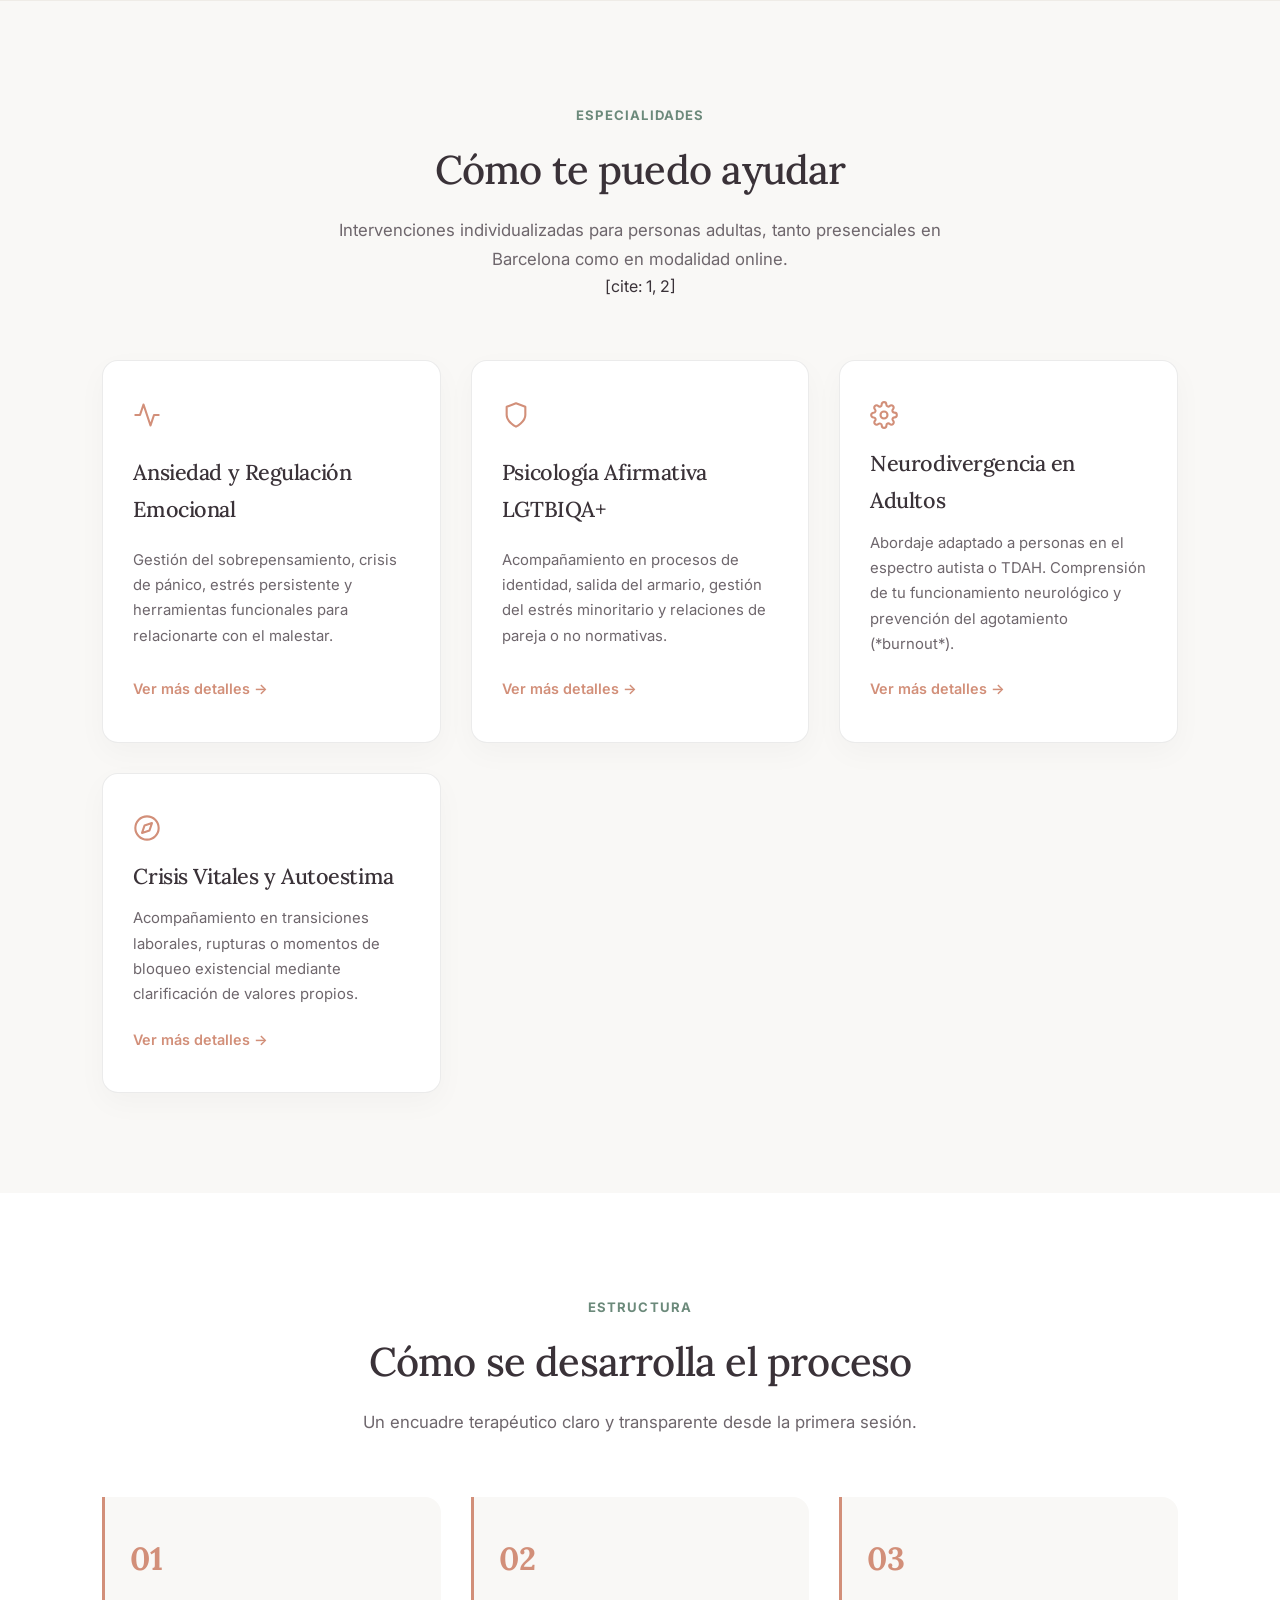
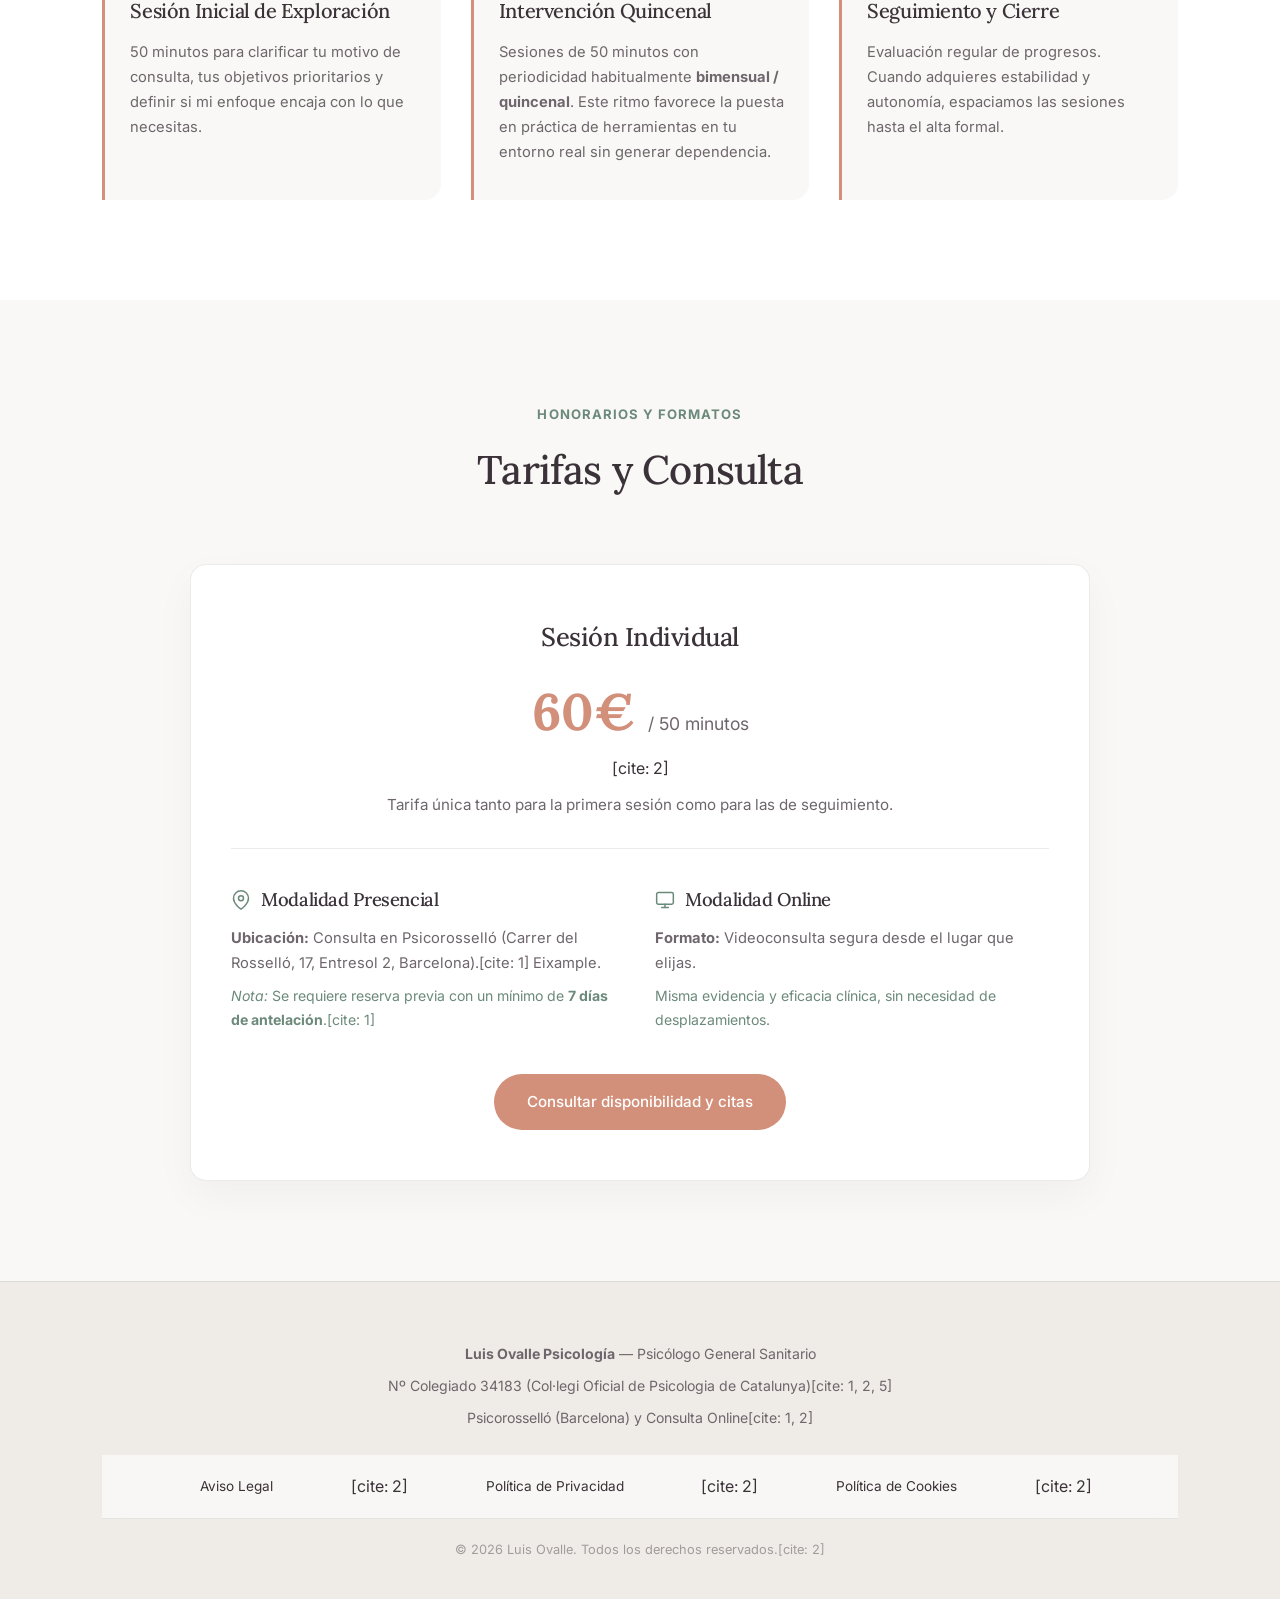
==== commit 8e17fc5c: "Merge pull request #1 from LAOvalle/main kll" ====
--- a/index.html
+++ b/index.html
@@ -3,37 +3,60 @@
 <head>
     <meta charset="UTF-8">
     <meta name="viewport" content="width=device-width, initial-scale=1.0">
-    <title>Luis Ovalle | Psicólogo General Sanitario</title>
-    <meta name="description" content="Terapia psicológica en Barcelona. Un espacio seguro, cálido y a tu medida.">
+    <title>Luis Ovalle Psicología | Psicólogo General Sanitario en Barcelona y Online</title>
+    <meta name="description" content="Terapia individualizada basada en evidencia científica (TCC y ACT) en Barcelona y Online. Espacio afirmativo e inclusivo. Colegiado Nº 34183.">
     
-    <!-- Carga de tipografías -->
     <link rel="preconnect" href="https://fonts.googleapis.com">
     <link rel="preconnect" href="https://fonts.gstatic.com" crossorigin>
-    <link href="https://fonts.googleapis.com/css2?family=Inter:wght@300;400;500;600&family=Lora:ital,wght@0,400;0,500;1,400&display=swap" rel="stylesheet">
+    <link href="https://fonts.googleapis.com/css2?family=Inter:wght@300;400;500;600;700&family=Lora:ital,wght@0,400;0,500;1,400&display=swap" rel="stylesheet">
     
-    <!-- Vinculación del archivo CSS externo -->
     <link rel="stylesheet" href="style.css">
+    
+    <link rel="icon" type="image/png" sizes="32x32" href="img/favicon-32x32.png">
+    <meta property="og:type" content="website">
+    <meta property="og:title" content="Luis Ovalle Psicología | Terapia en Barcelona y Online">
+    <meta property="og:description" content="Atención psicológica basada en evidencia (TCC y ACT). Espacio afirmativo y libre de juicio.">
+    <meta property="og:url" content="https://luisovalle.com/">
+    <meta property="og:image" content="https://luisovalle.com/img/og-preview.jpg">
 </head>
 <body>
 
-   <nav>
-        <a href="index.html" class="logo">Luis Ovalle.</a>
-        <div class="nav-links">
-            <a href="index.html" style="color: var(--accent);">Inicio</a>
-            <a href="sobre-mi.html">Sobre mí</a>
-            <a href="index.html#servicios">Cómo te ayudo</a>
-            <a href="#contacto" class="btn" style="padding: 10px 24px; color: white;">Hablemos</a>
+    <!-- Navegación con Desplegable -->
+    <nav>
+        <a href="index.html" class="logo">Luis Ovalle Psicología</a>
+        <div class="nav-container">
+            <div class="nav-links">
+                <a href="index.html" class="active">Inicio</a>
+                <a href="sobre-mi.html">Sobre mí</a>
+                <a href="especialidades.html">Especialidades</a>
+                <a href="contacto-ubicacion.html">Ubicación</a>
+            </div>
+
+            <div class="dropdown">
+                <button class="dropdown-btn" aria-label="Abrir menú">Menú ▾</button>
+                <div class="dropdown-content">
+                    <a href="especialidades.html">Áreas de intervención</a>
+                    <a href="preguntas-frecuentes.html">Preguntas frecuentes</a>
+                    <a href="contacto-ubicacion.html">Consulta y Ubicación</a>
+                    <a href="sobre-mi.html">Mi formación</a>
+                    <hr class="dropdown-divider">
+                    <a href="https://wa.me/34696391056" target="_blank">Pedir cita por WhatsApp</a>
+                </div>
+            </div>
+
+            <a href="contacto-ubicacion.html" class="btn btn-nav">Pedir cita</a>
         </div>
     </nav>
 
+    <!-- Hero -->
     <header class="hero">
         <div class="hero-content">
-            <span class="hero-tag">Psicólogo General Sanitario</span>
-            <h1>Terapia a tu medida. <br><i>Sin etiquetas.</i></h1>
-            <p>Un lugar seguro y cálido. No necesitas tener un diagnóstico grave para venir a terapia: a veces basta con querer entenderte, aliviar el malestar o aprender a manejar lo que sientes en un espacio donde puedes ser tú al 100%.</p>
-            <div style="display: flex; gap: 20px; flex-wrap: wrap;">
-                <a href="https://wa.me/34696391056?text=Hola%20Luis,%20me%20gustaría%20solicitar%20una%20primera%20sesión." target="_blank" class="btn">Solicitar primera sesión</a>
-                <a href="#servicios" class="btn btn-outline">Ver opciones</a>
+            <span class="hero-tag">Psicólogo General Sanitario · Col. 34183</span>[cite: 1, 2, 5]
+            <h1>Terapia a tu medida. <br><i>Sin etiquetas.</i></h1>[cite: 2]
+            <p>Atención psicológica basada en evidencia científica (TCC y ACT). Un espacio seguro y riguroso donde abordar el malestar, comprender tus procesos y adquirir herramientas funcionales para tu vida cotidiana.</p>
+            <div class="hero-buttons">
+                <a href="contacto-ubicacion.html" class="btn">Solicitar primera sesión</a>
+                <a href="especialidades.html" class="btn btn-outline">Ver especialidades</a>
             </div>
         </div>
         <div class="hero-image-wrapper">
@@ -41,46 +64,151 @@
         </div>
     </header>
 
-    <section class="quote-section" id="enfoque">
-        <h2>"No hay una única forma correcta de vivir o de sentir. Entender y validar tu realidad es el primer paso."</h2>
-    </section>
-
-    <section id="servicios" class="services">
+    <!-- Cita -->
+    <section class="quote-section">
+        <h2>"Entender el contexto y validar tu historia es el punto de partida para construir cambios significativos."</h2>
+    </section>
+
+    <!-- Marco Clínico -->
+    <section class="framework-section">
+        <div class="section-container">
+            <div class="framework-grid">
+                <div class="framework-item">
+                    <span class="framework-badge">Metodología Basada en Evidencia</span>
+                    <h3>Terapias Cognitivo-Conductuales y Contextuales</h3>
+                    <p>La intervención se fundamenta en la <strong>Terapia de Aceptación y Compromiso (ACT)</strong> y la <strong>Terapia Cognitivo-Conductual (TCC)</strong>. Analizamos la función que cumplen tus conductas y emociones en tu contexto específico para trabajar desde lo que de verdad es significativo para ti.</p>
+                </div>
+                <div class="framework-item">
+                    <span class="framework-badge">Perspectiva</span>
+                    <h3>Enfoque Afirmativo e Inclusivo</h3>
+                    <p>Atención libre de juicios y sesgos normativos. Especial sensibilidad y experiencia en estresores de minorías afectivo-sexuales y de género (LGTBIQA+), así como el abordaje adaptado a personas adultas con sospecha o diagnóstico de neurodivergencia.</p>
+                </div>
+            </div>
+        </div>
+    </section>
+
+    <!-- Áreas de Trabajo -->
+    <section class="services">
         <div class="services-header">
-            <h2>Cómo podemos trabajar</h2>
-            <p style="color: var(--text-light); max-width: 600px; margin: 20px auto 0;">Si buscas a alguien que te escuche sin juzgarte y respete tus ritmos, estoy aquí para acompañarte.</p>
+            <span class="section-subtitle">Especialidades</span>
+            <h2>Cómo te puedo ayudar</h2>
+            <p>Intervenciones individualizadas para personas adultas, tanto presenciales en Barcelona como en modalidad online.</p>[cite: 1, 2]
         </div>
         
-        <div class="grid">
-            <div class="card">
-                <div class="card-icon">🛋️</div>
-                <h3>Terapia Presencial</h3>
-                <p>Nos vemos en mi consulta en Barcelona. Hablaremos de lo que te preocupa, de tu identidad y de tus propios valores. Un espacio de calma donde aprenderás herramientas prácticas para cuidarte en tu día a día.</p>
-                <div class="price">60€ / sesión</div>
-                <a href="https://wa.me/34696391056?text=Hola%20Luis,%20quiero%20información%20sobre%20terapia%20presencial" target="_blank" class="btn btn-outline" style="width: 100%;">Reservar presencial</a>
-            </div>
-            
-            <div class="card">
-                <div class="card-icon">💻</div>
-                <h3>Terapia Online</h3>
-                <p>Hablamos desde donde tú elijas. Ideal si prefieres la comodidad de tu casa o si necesitas controlar tu propio espacio, luces y ruidos para sentirte totalmente a gusto durante nuestro rato juntos.</p>
-                <div class="price">60€ / sesión</div>
-                <a href="https://wa.me/34696391056?text=Hola%20Luis,%20quiero%20información%20sobre%20terapia%20online" target="_blank" class="btn btn-outline" style="width: 100%;">Reservar online</a>
-            </div>
-        </div>
-    </section>
-
-    <footer id="contacto">
-        <p><strong>Luis Ovalle</strong> - Psicólogo General Sanitario (Nº Col. 34183)</p>
-        <p>Barcelona | Terapia Online</p>
-        <br>
-        <nav style="background: transparent; border: none; padding: 0; justify-content: center; backdrop-filter: none;">
-            <!-- Estas páginas deberán crearse en el futuro -->
-            <a href="aviso-legal.html">Aviso Legal</a>
-            <a href="politica-privacidad.html">Política de Privacidad</a>
-            <a href="politica-cookies.html">Política de Cookies</a>
-        </nav>
-        <p style="margin-top: 30px; font-size: 0.8rem; opacity: 0.6;">© 2026 Luis Ovalle. Todos los derechos reservados.</p>
+        <div class="services-grid">
+            <article class="service-card">
+                <svg class="card-icon" viewBox="0 0 24 24"><path d="M22 12h-4l-3 9L9 3l-3 9H2"/></svg>
+                <h3>Ansiedad y Regulación Emocional</h3>
+                <p>Gestión del sobrepensamiento, crisis de pánico, estrés persistente y herramientas funcionales para relacionarte con el malestar.</p>
+                <a href="especialidades.html" class="card-link">Ver más detalles →</a>
+            </article>
+
+            <article class="service-card">
+                <svg class="card-icon" viewBox="0 0 24 24"><path d="M12 22s8-4 8-10V5l-8-3-8 3v7c0 6 8 10 8 10z"/></svg>
+                <h3>Psicología Afirmativa LGTBIQA+</h3>
+                <p>Acompañamiento en procesos de identidad, salida del armario, gestión del estrés minoritario y relaciones de pareja o no normativas.</p>
+                <a href="especialidades.html" class="card-link">Ver más detalles →</a>
+            </article>
+
+            <article class="service-card">
+                <svg class="card-icon" viewBox="0 0 24 24"><circle cx="12" cy="12" r="3"/><path d="M19.4 15a1.65 1.65 0 0 0 .33 1.82l.06.06a2 2 0 0 1 0 2.83 2 2 0 0 1-2.83 0l-.06-.06a1.65 1.65 0 0 0-1.82-.33 1.65 1.65 0 0 0-1 1.51V21a2 2 0 0 1-2 2 2 2 0 0 1-2-2v-.09A1.65 1.65 0 0 0 9 19.4a1.65 1.65 0 0 0-1.82.33l-.06.06a2 2 0 0 1-2.83 0 2 2 0 0 1 0-2.83l.06-.06a1.65 1.65 0 0 0 .33-1.82 1.65 1.65 0 0 0-1.51-1H3a2 2 0 0 1-2-2 2 2 0 0 1 2-2h.09A1.65 1.65 0 0 0 4.6 9a1.65 1.65 0 0 0-.33-1.82l-.06-.06a2 2 0 0 1 0-2.83 2 2 0 0 1 2.83 0l.06.06a1.65 1.65 0 0 0 1.82.33H9a1.65 1.65 0 0 0 1-1.51V3a2 2 0 0 1 2-2 2 2 0 0 1 2 2v.09a1.65 1.65 0 0 0 1 1.51 1.65 1.65 0 0 0 1.82-.33l.06-.06a2 2 0 0 1 2.83 0 2 2 0 0 1 0 2.83l-.06.06a1.65 1.65 0 0 0-.33 1.82V9a1.65 1.65 0 0 0 1.51 1H21a2 2 0 0 1 2 2 2 2 0 0 1-2 2h-.09a1.65 1.65 0 0 0-1.51 1z"/></svg>
+                <h3>Neurodivergencia en Adultos</h3>
+                <p>Abordaje adaptado a personas en el espectro autista o TDAH. Comprensión de tu funcionamiento neurológico y prevención del agotamiento (*burnout*).</p>
+                <a href="especialidades.html" class="card-link">Ver más detalles →</a>
+            </article>
+
+            <article class="service-card">
+                <svg class="card-icon" viewBox="0 0 24 24"><circle cx="12" cy="12" r="10"/><polygon points="16.24 7.76 14.12 14.12 7.76 16.24 9.88 9.88 16.24 7.76"/></svg>
+                <h3>Crisis Vitales y Autoestima</h3>
+                <p>Acompañamiento en transiciones laborales, rupturas o momentos de bloqueo existencial mediante clarificación de valores propios.</p>
+                <a href="especialidades.html" class="card-link">Ver más detalles →</a>
+            </article>
+        </div>
+    </section>
+
+    <!-- Proceso en 3 Pasos -->
+    <section class="process-section">
+        <div class="section-container">
+            <div class="services-header">
+                <span class="section-subtitle">Estructura</span>
+                <h2>Cómo se desarrolla el proceso</h2>
+                <p>Un encuadre terapéutico claro y transparente desde la primera sesión.</p>
+            </div>
+
+            <div class="process-steps">
+                <div class="step-card">
+                    <span class="step-num">01</span>
+                    <h3>Sesión Inicial de Exploración</h3>
+                    <p>50 minutos para clarificar tu motivo de consulta, tus objetivos prioritarios y definir si mi enfoque encaja con lo que necesitas.</p>
+                </div>
+                <div class="step-card">
+                    <span class="step-num">02</span>
+                    <h3>Intervención Quincenal</h3>
+                    <p>Sesiones de 50 minutos con periodicidad habitualmente <strong>bimensual / quincenal</strong>. Este ritmo favorece la puesta en práctica de herramientas en tu entorno real sin generar dependencia.</p>
+                </div>
+                <div class="step-card">
+                    <span class="step-num">03</span>
+                    <h3>Seguimiento y Cierre</h3>
+                    <p>Evaluación regular de progresos. Cuando adquieres estabilidad y autonomía, espaciamos las sesiones hasta el alta formal.</p>
+                </div>
+            </div>
+        </div>
+    </section>
+
+    <!-- Resumen de Tarifas y Ubicación -->
+    <section class="pricing-section">
+        <div class="section-container">
+            <div class="services-header">
+                <span class="section-subtitle">Honorarios y Formatos</span>
+                <h2>Tarifas y Consulta</h2>
+            </div>
+
+            <div class="pricing-card">
+                <div class="pricing-header">
+                    <h3>Sesión Individual</h3>
+                    <div class="pricing-amount">60€ <span class="pricing-duration">/ 50 minutos</span></div>[cite: 2]
+                    <p class="pricing-note">Tarifa única tanto para la primera sesión como para las de seguimiento.</p>
+                </div>
+
+                <div class="modalities-grid">
+                    <div class="modality-item">
+                        <div class="modality-header">
+                            <svg class="modality-icon" viewBox="0 0 24 24"><path d="M21 10c0 7-9 13-9 13s-9-6-9-13a9 9 0 0 1 18 0z"/><circle cx="12" cy="10" r="3"/></svg>
+                            <h4>Modalidad Presencial</h4>
+                        </div>
+                        <p><strong>Ubicación:</strong> Consulta en Psicorosselló (Carrer del Rosselló, 17, Entresol 2, Barcelona).[cite: 1] Eixample.</p>
+                        <p class="modality-condition"><em>Nota:</em> Se requiere reserva previa con un mínimo de <strong>7 días de antelación</strong>.[cite: 1]</p>
+                    </div>
+                    <div class="modality-item">
+                        <div class="modality-header">
+                            <svg class="modality-icon" viewBox="0 0 24 24"><rect x="2" y="3" width="20" height="14" rx="2" ry="2"/><line x1="8" y1="21" x2="16" y2="21"/><line x1="12" y1="17" x2="12" y2="21"/></svg>
+                            <h4>Modalidad Online</h4>
+                        </div>
+                        <p><strong>Formato:</strong> Videoconsulta segura desde el lugar que elijas.</p>
+                        <p class="modality-condition">Misma evidencia y eficacia clínica, sin necesidad de desplazamientos.</p>
+                    </div>
+                </div>
+
+                <div class="pricing-cta">
+                    <a href="contacto-ubicacion.html" class="btn">Consultar disponibilidad y citas</a>
+                </div>
+            </div>
+        </div>
+    </section>
+
+    <!-- Pie de página -->
+    <footer>
+        <div class="footer-content">
+            <p><strong>Luis Ovalle Psicología</strong> — Psicólogo General Sanitario</p>
+            <p>Nº Colegiado 34183 (Col·legi Oficial de Psicologia de Catalunya)[cite: 1, 2, 5]</p>
+            <p>Psicorosselló (Barcelona) y Consulta Online[cite: 1, 2]</p>
+            <nav class="footer-legal-nav">
+                <a href="aviso-legal.html">Aviso Legal</a>[cite: 2]
+                <a href="politica-privacidad.html">Política de Privacidad</a>[cite: 2]
+                <a href="politica-cookies.html">Política de Cookies</a>[cite: 2]
+            </nav>
+            <p class="copyright">© 2026 Luis Ovalle. Todos los derechos reservados.[cite: 2]</p>
+        </div>
     </footer>
 
 </body>
--- a/style.css
+++ b/style.css
@@ -1,4 +1,6 @@
-/* Variables de Diseño - Paleta Contextual/Afirmativa */
+/* ==========================================================================
+   1. VARIABLES Y CONFIGURACIÓN GLOBAL
+   ========================================================================== */
 :root {
     --bg-base: #F9F8F6;
     --bg-alt: #EFECE7;
@@ -8,13 +10,17 @@
     --accent-hover: #BD7C67;
     --secondary-accent: #6C8A7B;
     --border-radius: 16px;
-}
-
-/* Reset básico */
+    --border-light: rgba(0, 0, 0, 0.08);
+}
+
 * { 
     box-sizing: border-box; 
     margin: 0; 
     padding: 0; 
+}
+
+html {
+    scroll-behavior: smooth;
 }
 
 body { 
@@ -25,53 +31,139 @@
     -webkit-font-smoothing: antialiased;
 }
 
-h1, h2, h3, .logo { 
+h1, h2, h3, h4, .logo { 
     font-family: 'Lora', serif; 
     font-weight: 500;
     color: var(--text-main);
     letter-spacing: -0.02em;
 }
 
-/* Navegación */
+/* ==========================================================================
+   2. NAVEGACIÓN Y MENÚ DESPLEGABLE
+   ========================================================================== */
 nav {
     display: flex;
     justify-content: space-between;
     align-items: center;
-    padding: 25px 8%;
+    padding: 18px 8%;
     background-color: rgba(249, 248, 246, 0.95);
     backdrop-filter: blur(10px);
     position: sticky;
     top: 0;
     z-index: 1000;
-    border-bottom: 1px solid rgba(0,0,0,0.05);
-}
-
-.logo { font-size: 1.4rem; text-decoration: none; }
+    border-bottom: 1px solid var(--border-light);
+}
+
+.logo { 
+    font-size: 1.35rem; 
+    text-decoration: none; 
+    font-weight: 700; 
+    color: var(--text-main);
+}
+
+.nav-container {
+    display: flex;
+    align-items: center;
+    gap: 20px;
+}
+
+.nav-links {
+    display: flex;
+    align-items: center;
+    gap: 24px;
+}
 
 .nav-links a {
     text-decoration: none;
     color: var(--text-light);
-    margin-left: 35px;
-    font-size: 0.95rem;
+    font-size: 0.92rem;
     font-weight: 500;
-    transition: color 0.3s;
-}
-
-.nav-links a:hover { color: var(--accent); }
-
-/* Componentes: Botones */
+    transition: color 0.3s ease;
+}
+
+.nav-links a:hover, 
+.nav-links a.active { 
+    color: var(--accent); 
+}
+
+/* Desplegable */
+.dropdown {
+    position: relative;
+    display: inline-block;
+}
+
+.dropdown-btn {
+    background-color: var(--bg-alt);
+    color: var(--text-main);
+    border: 1px solid var(--border-light);
+    padding: 9px 18px;
+    border-radius: 20px;
+    font-size: 0.9rem;
+    font-weight: 500;
+    cursor: pointer;
+    font-family: inherit;
+    transition: all 0.2s ease;
+}
+
+.dropdown-btn:hover {
+    background-color: #E2DDD5;
+}
+
+.dropdown-content {
+    display: none;
+    position: absolute;
+    right: 0;
+    top: calc(100% + 8px);
+    background-color: white;
+    min-width: 240px;
+    box-shadow: 0 12px 30px rgba(0, 0, 0, 0.08);
+    border-radius: 12px;
+    border: 1px solid var(--border-light);
+    padding: 8px 0;
+    z-index: 1001;
+}
+
+.dropdown:hover .dropdown-content,
+.dropdown:focus-within .dropdown-content {
+    display: block;
+}
+
+.dropdown-content a {
+    color: var(--text-main);
+    padding: 12px 20px;
+    text-decoration: none;
+    display: block;
+    font-size: 0.88rem;
+    transition: background-color 0.2s ease, color 0.2s ease;
+}
+
+.dropdown-content a:hover {
+    background-color: var(--bg-base);
+    color: var(--accent);
+}
+
+.dropdown-divider {
+    border: none;
+    border-top: 1px solid var(--border-light);
+    margin: 6px 0;
+}
+
+/* ==========================================================================
+   3. BOTONES Y COMPONENTES REUTILIZABLES
+   ========================================================================== */
 .btn {
     display: inline-block;
     background-color: var(--accent);
     color: white;
-    padding: 16px 36px;
+    padding: 14px 32px;
     text-decoration: none;
     border-radius: 30px;
-    font-size: 1rem;
+    font-size: 0.95rem;
     font-weight: 500;
     transition: all 0.3s ease;
     border: 1px solid transparent;
     cursor: pointer;
+    text-align: center;
 }
 
 .btn:hover { 
@@ -80,10 +172,15 @@
     box-shadow: 0 10px 20px rgba(210, 143, 121, 0.2);
 }
 
+.btn-nav {
+    padding: 10px 22px;
+    color: white !important;
+}
+
 .btn-outline {
     background-color: transparent;
     color: var(--text-main);
-    border: 1px solid var(--text-main);
+    border: 1.5px solid var(--text-main);
 }
 
 .btn-outline:hover {
@@ -91,43 +188,121 @@
     color: white;
 }
 
-/* Sección Hero */
+.section-container {
+    max-width: 1100px;
+    margin: 0 auto;
+}
+
+.services-header { 
+    text-align: center; 
+    margin-bottom: 60px; 
+}
+
+.services-header h2 { 
+    font-size: 2.5rem; 
+    margin-bottom: 12px;
+}
+
+.section-subtitle {
+    display: inline-block;
+    font-size: 0.82rem;
+    font-weight: 700;
+    text-transform: uppercase;
+    letter-spacing: 0.08em;
+    color: var(--secondary-accent);
+    margin-bottom: 10px;
+}
+
+.services-header p {
+    color: var(--text-light);
+    max-width: 650px;
+    margin: 0 auto;
+    font-size: 1.05rem;
+}
+
+/* ==========================================================================
+   4. ICONOS VECTORIALES (SUSTITUCIÓN DE EMOJIS)
+   ========================================================================== */
+.card-icon, .contact-icon {
+    width: 28px;
+    height: 28px;
+    stroke: var(--accent);
+    stroke-width: 1.8;
+    fill: none;
+    stroke-linecap: round;
+    stroke-linejoin: round;
+    margin-bottom: 16px;
+    display: inline-block;
+}
+
+.modality-header {
+    display: flex;
+    align-items: center;
+    gap: 10px;
+    margin-bottom: 10px;
+}
+
+.modality-icon {
+    width: 20px;
+    height: 20px;
+    stroke: var(--secondary-accent);
+    stroke-width: 1.8;
+    fill: none;
+    stroke-linecap: round;
+    stroke-linejoin: round;
+    flex-shrink: 0;
+}
+
+/* ==========================================================================
+   5. HERO Y CITA INICIAL
+   ========================================================================== */
 .hero {
     display: flex;
     align-items: center;
     justify-content: space-between;
-    padding: 80px 8% 100px;
+    padding: 80px 8% 90px;
     min-height: 85vh;
     gap: 50px;
 }
 
-.hero-content { flex: 1; max-width: 600px; }
+.hero-content { 
+    flex: 1; 
+    max-width: 620px; 
+}
 
 .hero-tag {
     display: inline-block;
     background-color: var(--bg-alt);
     padding: 6px 16px;
     border-radius: 20px;
-    font-size: 0.85rem;
+    font-size: 0.82rem;
     font-weight: 600;
     letter-spacing: 0.05em;
-    text-transform: uppercase;
     margin-bottom: 25px;
     color: var(--secondary-accent);
 }
 
 .hero h1 {
-    font-size: 3.6rem;
-    line-height: 1.1;
+    font-size: 3.4rem;
+    line-height: 1.15;
     margin-bottom: 25px;
 }
 
-.hero h1 i { font-style: italic; color: var(--accent); }
+.hero h1 i { 
+    font-style: italic; 
+    color: var(--accent); 
+}
 
 .hero p {
-    font-size: 1.15rem;
+    font-size: 1.1rem;
     color: var(--text-light);
-    margin-bottom: 40px;
+    margin-bottom: 35px;
+}
+
+.hero-buttons {
+    display: flex;
+    gap: 15px;
+    flex-wrap: wrap;
 }
 
 .hero-image-wrapper {
@@ -138,97 +313,409 @@
 
 .hero-image {
     width: 100%;
-    max-width: 500px;
-    height: 650px;
+    max-width: 480px;
+    height: 580px;
     background-color: #E2DDD5;
-    border-radius: 20px 20px 20px 200px;
+    border-radius: 20px 20px 20px 180px;
     overflow: hidden;
-    background-image: url('https://via.placeholder.com/500x650?text=Tu+Foto+Aquí'); 
+    background-image: url('img/luis-ovalle.jpg'); 
     background-size: cover;
     background-position: center;
-}
-
-/* Sección Cita */
+    border: 1px solid var(--border-light);
+}
+
 .quote-section {
     background-color: var(--secondary-accent);
     color: white;
     text-align: center;
-    padding: 100px 5%;
+    padding: 70px 8%;
 }
 
 .quote-section h2 {
-    font-size: 2.5rem;
+    font-size: 2rem;
     color: white;
+    max-width: 850px;
+    margin: 0 auto;
+    line-height: 1.4;
+}
+
+/* ==========================================================================
+   6. MARCO CLÍNICO, SERVICIOS Y ESPECIALIDADES
+   ========================================================================== */
+.framework-section {
+    padding: 90px 8%;
+    background-color: var(--bg-alt);
+}
+
+.framework-grid {
+    display: grid;
+    grid-template-columns: repeat(auto-fit, minmax(320px, 1fr));
+    gap: 35px;
+}
+
+.framework-item {
+    background: white;
+    padding: 40px;
+    border-radius: var(--border-radius);
+    box-shadow: 0 10px 25px rgba(0, 0, 0, 0.03);
+    border: 1px solid var(--border-light);
+}
+
+.framework-badge {
+    font-size: 0.8rem;
+    font-weight: 700;
+    text-transform: uppercase;
+    color: var(--accent);
+    margin-bottom: 12px;
+    display: inline-block;
+}
+
+.framework-item h3 {
+    font-size: 1.4rem;
+    margin-bottom: 15px;
+}
+
+.framework-item p {
+    color: var(--text-light);
+    font-size: 0.96rem;
+}
+
+.services {
+    padding: 100px 8%;
+    background-color: var(--bg-base);
+}
+
+.services-grid {
+    display: grid;
+    grid-template-columns: repeat(auto-fit, minmax(260px, 1fr));
+    gap: 30px;
+    max-width: 1100px;
+    margin: 0 auto;
+}
+
+.service-card {
+    background: white;
+    padding: 40px 30px;
+    border-radius: var(--border-radius);
+    box-shadow: 0 10px 30px rgba(0, 0, 0, 0.03);
+    border: 1px solid var(--border-light);
+    display: flex;
+    flex-direction: column;
+    justify-content: space-between;
+    transition: transform 0.3s ease;
+}
+
+.service-card:hover { 
+    transform: translateY(-5px); 
+}
+
+.service-card h3 { 
+    font-size: 1.35rem; 
+    margin-bottom: 12px; 
+}
+
+.service-card p { 
+    color: var(--text-light); 
+    font-size: 0.93rem; 
+    margin-bottom: 20px; 
+}
+
+.card-link {
+    color: var(--accent);
+    text-decoration: none;
+    font-weight: 600;
+    font-size: 0.9rem;
+    display: inline-block;
+}
+
+.card-link:hover { 
+    text-decoration: underline; 
+}
+
+/* ==========================================================================
+   7. PROCESO TERAPÉUTICO (PASOS)
+   ========================================================================== */
+.process-section {
+    padding: 100px 8%;
+    background-color: white;
+}
+
+.process-steps {
+    display: grid;
+    grid-template-columns: repeat(auto-fit, minmax(280px, 1fr));
+    gap: 30px;
+}
+
+.step-card {
+    padding: 35px 25px;
+    border-left: 3px solid var(--accent);
+    background-color: var(--bg-base);
+    border-radius: 0 var(--border-radius) var(--border-radius) 0;
+}
+
+.step-num {
+    font-size: 2rem;
+    font-family: 'Lora', serif;
+    font-weight: 700;
+    color: var(--accent);
+    display: block;
+    margin-bottom: 8px;
+}
+
+.step-card h3 { 
+    font-size: 1.25rem; 
+    margin-bottom: 12px; 
+}
+
+.step-card p { 
+    color: var(--text-light); 
+    font-size: 0.92rem; 
+}
+
+/* ==========================================================================
+   8. TARIFAS Y MODALIDADES
+   ========================================================================== */
+.pricing-section {
+    padding: 100px 8%;
+    background-color: var(--bg-base);
+}
+
+.pricing-card {
+    background: white;
+    border-radius: var(--border-radius);
+    padding: 50px 40px;
     max-width: 900px;
     margin: 0 auto;
-    line-height: 1.3;
-}
-
-/* Sección Servicios */
-.services {
-    padding: 120px 8%;
-    background-color: var(--bg-base);
-}
-
-.services-header { text-align: center; margin-bottom: 80px; }
-.services-header h2 { font-size: 2.8rem; }
-
-.grid {
+    box-shadow: 0 15px 40px rgba(0, 0, 0, 0.04);
+    border: 1px solid var(--border-light);
+}
+
+.pricing-header {
+    text-align: center;
+    border-bottom: 1px solid var(--border-light);
+    padding-bottom: 30px;
+    margin-bottom: 35px;
+}
+
+.pricing-header h3 { 
+    font-size: 1.6rem; 
+    margin-bottom: 10px; 
+}
+
+.pricing-amount {
+    font-size: 3.2rem;
+    font-family: 'Lora', serif;
+    font-weight: 700;
+    color: var(--accent);
+}
+
+.pricing-duration {
+    font-size: 1.1rem;
+    color: var(--text-light);
+    font-family: 'Inter', sans-serif;
+    font-weight: 400;
+}
+
+.pricing-note { 
+    color: var(--text-light); 
+    font-size: 0.95rem; 
+    margin-top: 10px; 
+}
+
+.modalities-grid {
     display: grid;
-    grid-template-columns: repeat(auto-fit, minmax(300px, 1fr));
-    gap: 40px;
-    max-width: 1000px;
+    grid-template-columns: repeat(auto-fit, minmax(280px, 1fr));
+    gap: 30px;
+    margin-bottom: 35px;
+}
+
+.modality-item h4 { 
+    font-size: 1.15rem; 
+}
+
+.modality-item p { 
+    color: var(--text-light); 
+    font-size: 0.92rem; 
+    margin-bottom: 8px; 
+}
+
+.modality-condition { 
+    color: var(--secondary-accent) !important; 
+    font-size: 0.88rem !important; 
+}
+
+.pricing-cta { 
+    text-align: center; 
+}
+
+/* ==========================================================================
+   9. PREGUNTAS FRECUENTES (ACORDEÓN DETAILS/SUMMARY)
+   ========================================================================== */
+.faq-section {
+    padding: 100px 8%;
+    background-color: var(--bg-alt);
+}
+
+.faq-container {
+    max-width: 850px;
     margin: 0 auto;
 }
 
-.card {
+.faq-item {
     background: white;
-    padding: 50px 40px;
+    border-radius: 12px;
+    margin-bottom: 16px;
+    border: 1px solid var(--border-light);
+    overflow: hidden;
+}
+
+.faq-question {
+    padding: 20px 25px;
+    font-size: 1.05rem;
+    font-weight: 600;
+    cursor: pointer;
+    list-style: none;
+    position: relative;
+    user-select: none;
+}
+
+.faq-question::-webkit-details-marker { 
+    display: none; 
+}
+
+.faq-question::after {
+    content: '+';
+    position: absolute;
+    right: 25px;
+    font-size: 1.4rem;
+    font-weight: 400;
+    color: var(--accent);
+}
+
+.faq-item[open] .faq-question::after {
+    content: '−';
+}
+
+.faq-item[open] .faq-question {
+    border-bottom: 1px solid var(--border-light);
+}
+
+.faq-answer {
+    padding: 20px 25px;
+    color: var(--text-light);
+    font-size: 0.95rem;
+    line-height: 1.7;
+}
+
+/* ==========================================================================
+   10. CONTACTO Y PIE DE PÁGINA
+   ========================================================================== */
+.contact-grid {
+    display: grid;
+    grid-template-columns: repeat(auto-fit, minmax(260px, 1fr));
+    gap: 25px;
+}
+
+.contact-card {
+    background: white;
+    padding: 40px 25px;
     border-radius: var(--border-radius);
-    box-shadow: 0 15px 35px rgba(0,0,0,0.03);
-    transition: transform 0.3s ease;
     text-align: center;
+    border: 1px solid var(--border-light);
     display: flex;
     flex-direction: column;
-    align-items: center;
-}
-
-.card:hover { transform: translateY(-10px); }
-
-.card-icon { font-size: 2.5rem; margin-bottom: 20px; }
-.card h3 { font-size: 1.6rem; margin-bottom: 15px; }
-
-.card p { 
+    justify-content: space-between;
+}
+
+.contact-card h3 { 
+    font-size: 1.3rem; 
+    margin-bottom: 10px; 
+}
+
+.contact-card p { 
     color: var(--text-light); 
-    margin-bottom: 30px; 
-    font-size: 0.95rem;
-    flex-grow: 1;
-}
-
-.price { 
-    font-weight: 600; 
-    font-size: 1.1rem; 
-    color: var(--accent); 
-    margin-bottom: 20px;
-}
-
-/* Footer */
+    font-size: 0.9rem; 
+    margin-bottom: 25px; 
+}
+
 footer {
     background-color: var(--bg-alt);
-    padding: 80px 8% 40px;
+    padding: 60px 8% 30px;
     text-align: center;
-}
-
-footer p { color: var(--text-light); font-size: 0.9rem; margin-bottom: 20px;}
-footer a { color: var(--text-main); text-decoration: none; margin: 0 15px; font-size: 0.85rem;}
-
-/* Adaptación a móviles */
+    border-top: 1px solid var(--border-light);
+}
+
+.footer-content p {
+    color: var(--text-light);
+    font-size: 0.88rem;
+    margin-bottom: 8px;
+}
+
+.footer-legal-nav {
+    margin: 25px 0 20px;
+}
+
+.footer-legal-nav a {
+    color: var(--text-main);
+    text-decoration: none;
+    margin: 0 12px;
+    font-size: 0.85rem;
+    transition: color 0.2s ease;
+}
+
+.footer-legal-nav a:hover { 
+    color: var(--accent); 
+}
+
+.copyright {
+    font-size: 0.8rem !important;
+    opacity: 0.6;
+    margin-top: 15px;
+}
+
+/* ==========================================================================
+   11. ADAPTACIÓN A DISPOSITIVOS MÓVILES (RESPONSIVE)
+   ========================================================================== */
 @media (max-width: 900px) {
-    .hero { flex-direction: column-reverse; padding-top: 50px; text-align: center; }
-    .hero-content { padding-right: 0; }
-    .hero h1 { font-size: 2.8rem; }
-    .hero-image-wrapper { justify-content: center; width: 100%; }
-    .hero-image { height: 450px; border-radius: 20px; }
-    .quote-section h2 { font-size: 1.8rem; }
-    .nav-links { display: none; }
-}
+    .nav-links { 
+        display: none; 
+    }
+    
+    .hero { 
+        flex-direction: column-reverse; 
+        padding-top: 40px; 
+        text-align: center; 
+    }
+    
+    .hero-buttons { 
+        justify-content: center; 
+    }
+    
+    .hero h1 { 
+        font-size: 2.5rem; 
+    }
+    
+    .hero-image-wrapper { 
+        justify-content: center; 
+        width: 100%; 
+    }
+    
+    .hero-image { 
+        height: 400px; 
+        border-radius: 20px; 
+    }
+    
+    .quote-section h2 { 
+        font-size: 1.6rem; 
+    }
+    
+    .pricing-amount { 
+        font-size: 2.6rem; 
+    }
+    
+    .specialty-block { 
+        grid-template-columns: 1fr !important; 
+        gap: 20px !important;
+        padding: 30px 20px !important;
+    }
+}
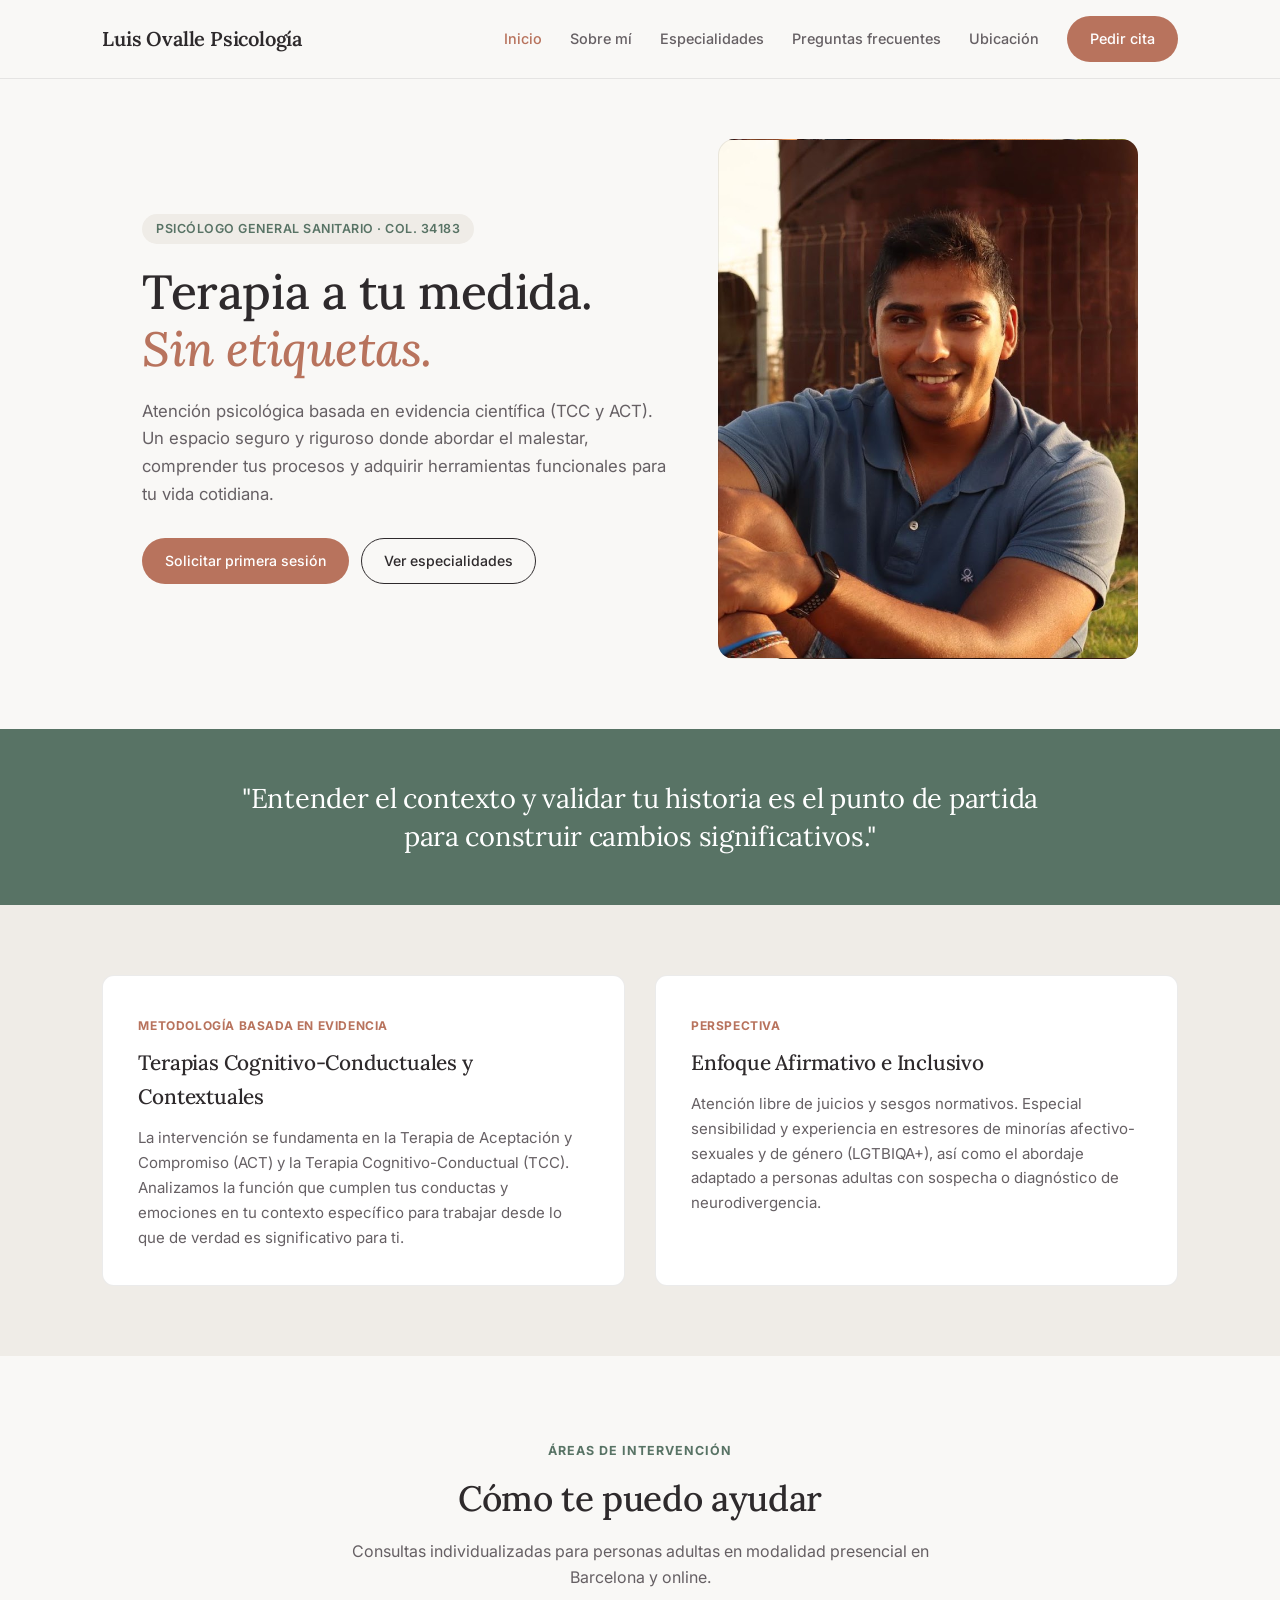
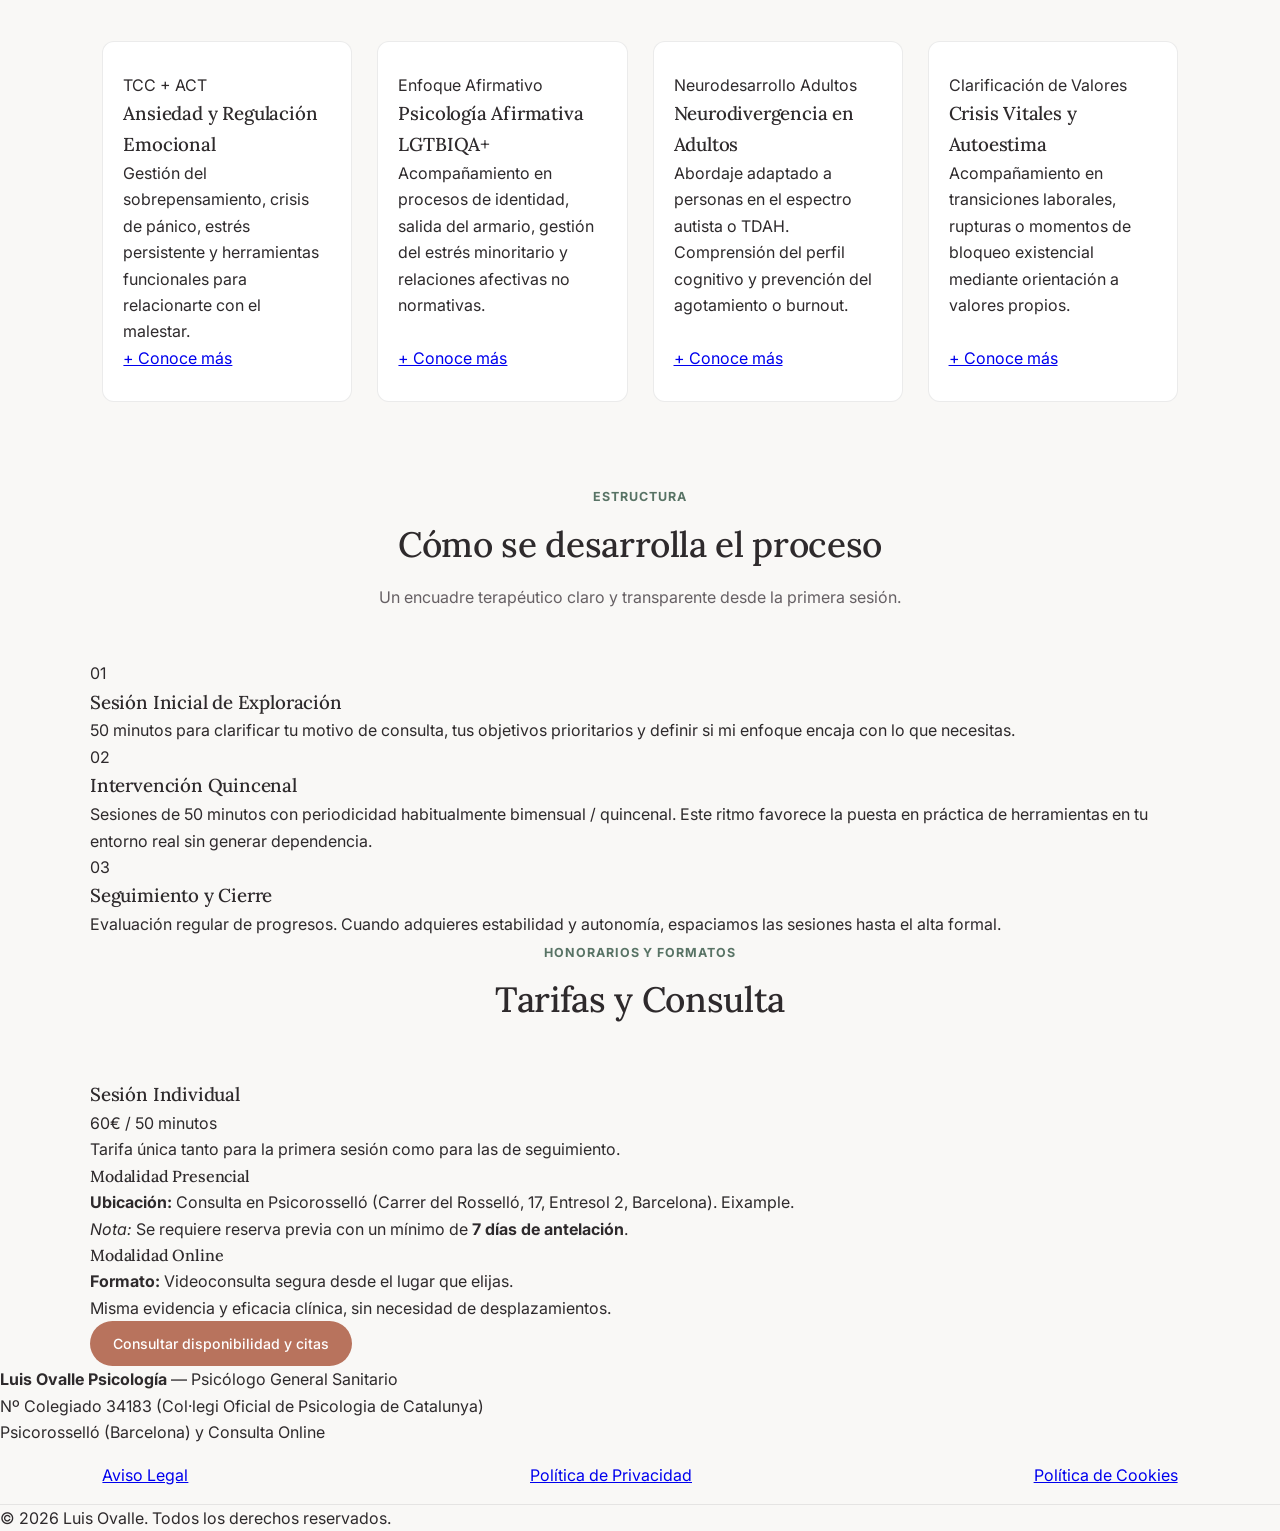
==== commit f00c4e12: "Update index.html" ====
--- a/index.html
+++ b/index.html
@@ -4,7 +4,7 @@
     <meta charset="UTF-8">
     <meta name="viewport" content="width=device-width, initial-scale=1.0">
     <title>Luis Ovalle Psicología | Psicólogo General Sanitario en Barcelona y Online</title>
-    <meta name="description" content="Terapia individualizada basada en evidencia científica (TCC y ACT) en Barcelona y Online. Espacio afirmativo e inclusivo. Colegiado Nº 34183.">
+    <meta name="description" content="Terapia cognitivo-conductual y contextual (ACT) en Barcelona y Online. Espacio afirmativo y libre de juicio. Colegiado Nº 34183.">
     
     <link rel="preconnect" href="https://fonts.googleapis.com">
     <link rel="preconnect" href="https://fonts.gstatic.com" crossorigin>
@@ -15,44 +15,30 @@
     <link rel="icon" type="image/png" sizes="32x32" href="img/favicon-32x32.png">
     <meta property="og:type" content="website">
     <meta property="og:title" content="Luis Ovalle Psicología | Terapia en Barcelona y Online">
-    <meta property="og:description" content="Atención psicológica basada en evidencia (TCC y ACT). Espacio afirmativo y libre de juicio.">
+    <meta property="og:description" content="Atención psicológica basada en evidencia científica (TCC y ACT). Espacio afirmativo y libre de juicio.">
     <meta property="og:url" content="https://luisovalle.com/">
     <meta property="og:image" content="https://luisovalle.com/img/og-preview.jpg">
 </head>
 <body>
 
-    <!-- Navegación con Desplegable -->
+    <!-- Navegación limpia y horizontal -->
     <nav>
         <a href="index.html" class="logo">Luis Ovalle Psicología</a>
-        <div class="nav-container">
-            <div class="nav-links">
-                <a href="index.html" class="active">Inicio</a>
-                <a href="sobre-mi.html">Sobre mí</a>
-                <a href="especialidades.html">Especialidades</a>
-                <a href="contacto-ubicacion.html">Ubicación</a>
-            </div>
-
-            <div class="dropdown">
-                <button class="dropdown-btn" aria-label="Abrir menú">Menú ▾</button>
-                <div class="dropdown-content">
-                    <a href="especialidades.html">Áreas de intervención</a>
-                    <a href="preguntas-frecuentes.html">Preguntas frecuentes</a>
-                    <a href="contacto-ubicacion.html">Consulta y Ubicación</a>
-                    <a href="sobre-mi.html">Mi formación</a>
-                    <hr class="dropdown-divider">
-                    <a href="https://wa.me/34696391056" target="_blank">Pedir cita por WhatsApp</a>
-                </div>
-            </div>
-
-            <a href="contacto-ubicacion.html" class="btn btn-nav">Pedir cita</a>
+        <div class="nav-links">
+            <a href="index.html" class="active">Inicio</a>
+            <a href="sobre-mi.html">Sobre mí</a>
+            <a href="especialidades.html">Especialidades</a>
+            <a href="preguntas-frecuentes.html">Preguntas frecuentes</a>
+            <a href="contacto-ubicacion.html">Ubicación</a>
+            <a href="contacto-ubicacion.html" class="btn">Pedir cita</a>
         </div>
     </nav>
 
-    <!-- Hero -->
+    <!-- Hero / Portada -->
     <header class="hero">
         <div class="hero-content">
-            <span class="hero-tag">Psicólogo General Sanitario · Col. 34183</span>[cite: 1, 2, 5]
-            <h1>Terapia a tu medida. <br><i>Sin etiquetas.</i></h1>[cite: 2]
+            <span class="hero-tag">Psicólogo General Sanitario · Col. 34183</span>
+            <h1>Terapia a tu medida. <br><i>Sin etiquetas.</i></h1>
             <p>Atención psicológica basada en evidencia científica (TCC y ACT). Un espacio seguro y riguroso donde abordar el malestar, comprender tus procesos y adquirir herramientas funcionales para tu vida cotidiana.</p>
             <div class="hero-buttons">
                 <a href="contacto-ubicacion.html" class="btn">Solicitar primera sesión</a>
@@ -69,14 +55,14 @@
         <h2>"Entender el contexto y validar tu historia es el punto de partida para construir cambios significativos."</h2>
     </section>
 
-    <!-- Marco Clínico -->
+    <!-- Marco Metodológico -->
     <section class="framework-section">
         <div class="section-container">
             <div class="framework-grid">
                 <div class="framework-item">
                     <span class="framework-badge">Metodología Basada en Evidencia</span>
                     <h3>Terapias Cognitivo-Conductuales y Contextuales</h3>
-                    <p>La intervención se fundamenta en la <strong>Terapia de Aceptación y Compromiso (ACT)</strong> y la <strong>Terapia Cognitivo-Conductual (TCC)</strong>. Analizamos la función que cumplen tus conductas y emociones en tu contexto específico para trabajar desde lo que de verdad es significativo para ti.</p>
+                    <p>La intervención se fundamenta en la Terapia de Aceptación y Compromiso (ACT) y la Terapia Cognitivo-Conductual (TCC). Analizamos la función que cumplen tus conductas y emociones en tu contexto específico para trabajar desde lo que de verdad es significativo para ti.</p>
                 </div>
                 <div class="framework-item">
                     <span class="framework-badge">Perspectiva</span>
@@ -87,42 +73,52 @@
         </div>
     </section>
 
-    <!-- Áreas de Trabajo -->
+    <!-- Especialidades (Estilo Tipográfico Forapsico) -->
     <section class="services">
-        <div class="services-header">
-            <span class="section-subtitle">Especialidades</span>
-            <h2>Cómo te puedo ayudar</h2>
-            <p>Intervenciones individualizadas para personas adultas, tanto presenciales en Barcelona como en modalidad online.</p>[cite: 1, 2]
-        </div>
-        
-        <div class="services-grid">
-            <article class="service-card">
-                <svg class="card-icon" viewBox="0 0 24 24"><path d="M22 12h-4l-3 9L9 3l-3 9H2"/></svg>
-                <h3>Ansiedad y Regulación Emocional</h3>
-                <p>Gestión del sobrepensamiento, crisis de pánico, estrés persistente y herramientas funcionales para relacionarte con el malestar.</p>
-                <a href="especialidades.html" class="card-link">Ver más detalles →</a>
-            </article>
-
-            <article class="service-card">
-                <svg class="card-icon" viewBox="0 0 24 24"><path d="M12 22s8-4 8-10V5l-8-3-8 3v7c0 6 8 10 8 10z"/></svg>
-                <h3>Psicología Afirmativa LGTBIQA+</h3>
-                <p>Acompañamiento en procesos de identidad, salida del armario, gestión del estrés minoritario y relaciones de pareja o no normativas.</p>
-                <a href="especialidades.html" class="card-link">Ver más detalles →</a>
-            </article>
-
-            <article class="service-card">
-                <svg class="card-icon" viewBox="0 0 24 24"><circle cx="12" cy="12" r="3"/><path d="M19.4 15a1.65 1.65 0 0 0 .33 1.82l.06.06a2 2 0 0 1 0 2.83 2 2 0 0 1-2.83 0l-.06-.06a1.65 1.65 0 0 0-1.82-.33 1.65 1.65 0 0 0-1 1.51V21a2 2 0 0 1-2 2 2 2 0 0 1-2-2v-.09A1.65 1.65 0 0 0 9 19.4a1.65 1.65 0 0 0-1.82.33l-.06.06a2 2 0 0 1-2.83 0 2 2 0 0 1 0-2.83l.06-.06a1.65 1.65 0 0 0 .33-1.82 1.65 1.65 0 0 0-1.51-1H3a2 2 0 0 1-2-2 2 2 0 0 1 2-2h.09A1.65 1.65 0 0 0 4.6 9a1.65 1.65 0 0 0-.33-1.82l-.06-.06a2 2 0 0 1 0-2.83 2 2 0 0 1 2.83 0l.06.06a1.65 1.65 0 0 0 1.82.33H9a1.65 1.65 0 0 0 1-1.51V3a2 2 0 0 1 2-2 2 2 0 0 1 2 2v.09a1.65 1.65 0 0 0 1 1.51 1.65 1.65 0 0 0 1.82-.33l.06-.06a2 2 0 0 1 2.83 0 2 2 0 0 1 0 2.83l-.06.06a1.65 1.65 0 0 0-.33 1.82V9a1.65 1.65 0 0 0 1.51 1H21a2 2 0 0 1 2 2 2 2 0 0 1-2 2h-.09a1.65 1.65 0 0 0-1.51 1z"/></svg>
-                <h3>Neurodivergencia en Adultos</h3>
-                <p>Abordaje adaptado a personas en el espectro autista o TDAH. Comprensión de tu funcionamiento neurológico y prevención del agotamiento (*burnout*).</p>
-                <a href="especialidades.html" class="card-link">Ver más detalles →</a>
-            </article>
-
-            <article class="service-card">
-                <svg class="card-icon" viewBox="0 0 24 24"><circle cx="12" cy="12" r="10"/><polygon points="16.24 7.76 14.12 14.12 7.76 16.24 9.88 9.88 16.24 7.76"/></svg>
-                <h3>Crisis Vitales y Autoestima</h3>
-                <p>Acompañamiento en transiciones laborales, rupturas o momentos de bloqueo existencial mediante clarificación de valores propios.</p>
-                <a href="especialidades.html" class="card-link">Ver más detalles →</a>
-            </article>
+        <div class="section-container">
+            <div class="services-header">
+                <span class="section-subtitle">Áreas de intervención</span>
+                <h2>Cómo te puedo ayudar</h2>
+                <p>Consultas individualizadas para personas adultas en modalidad presencial en Barcelona y online.</p>
+            </div>
+            
+            <div class="services-grid">
+                <article class="service-card">
+                    <div>
+                        <span class="service-meta">TCC + ACT</span>
+                        <h3>Ansiedad y Regulación Emocional</h3>
+                        <p>Gestión del sobrepensamiento, crisis de pánico, estrés persistente y herramientas funcionales para relacionarte con el malestar.</p>
+                    </div>
+                    <a href="especialidades.html" class="service-link">+ Conoce más</a>
+                </article>
+
+                <article class="service-card">
+                    <div>
+                        <span class="service-meta">Enfoque Afirmativo</span>
+                        <h3>Psicología Afirmativa LGTBIQA+</h3>
+                        <p>Acompañamiento en procesos de identidad, salida del armario, gestión del estrés minoritario y relaciones afectivas no normativas.</p>
+                    </div>
+                    <a href="especialidades.html" class="service-link">+ Conoce más</a>
+                </article>
+
+                <article class="service-card">
+                    <div>
+                        <span class="service-meta">Neurodesarrollo Adultos</span>
+                        <h3>Neurodivergencia en Adultos</h3>
+                        <p>Abordaje adaptado a personas en el espectro autista o TDAH. Comprensión del perfil cognitivo y prevención del agotamiento o burnout.</p>
+                    </div>
+                    <a href="especialidades.html" class="service-link">+ Conoce más</a>
+                </article>
+
+                <article class="service-card">
+                    <div>
+                        <span class="service-meta">Clarificación de Valores</span>
+                        <h3>Crisis Vitales y Autoestima</h3>
+                        <p>Acompañamiento en transiciones laborales, rupturas o momentos de bloqueo existencial mediante orientación a valores propios.</p>
+                    </div>
+                    <a href="especialidades.html" class="service-link">+ Conoce más</a>
+                </article>
+            </div>
         </div>
     </section>
 
@@ -144,7 +140,7 @@
                 <div class="step-card">
                     <span class="step-num">02</span>
                     <h3>Intervención Quincenal</h3>
-                    <p>Sesiones de 50 minutos con periodicidad habitualmente <strong>bimensual / quincenal</strong>. Este ritmo favorece la puesta en práctica de herramientas en tu entorno real sin generar dependencia.</p>
+                    <p>Sesiones de 50 minutos con periodicidad habitualmente bimensual / quincenal. Este ritmo favorece la puesta en práctica de herramientas en tu entorno real sin generar dependencia.</p>
                 </div>
                 <div class="step-card">
                     <span class="step-num">03</span>
@@ -166,24 +162,18 @@
             <div class="pricing-card">
                 <div class="pricing-header">
                     <h3>Sesión Individual</h3>
-                    <div class="pricing-amount">60€ <span class="pricing-duration">/ 50 minutos</span></div>[cite: 2]
+                    <div class="pricing-amount">60€ <span class="pricing-duration">/ 50 minutos</span></div>
                     <p class="pricing-note">Tarifa única tanto para la primera sesión como para las de seguimiento.</p>
                 </div>
 
                 <div class="modalities-grid">
                     <div class="modality-item">
-                        <div class="modality-header">
-                            <svg class="modality-icon" viewBox="0 0 24 24"><path d="M21 10c0 7-9 13-9 13s-9-6-9-13a9 9 0 0 1 18 0z"/><circle cx="12" cy="10" r="3"/></svg>
-                            <h4>Modalidad Presencial</h4>
-                        </div>
-                        <p><strong>Ubicación:</strong> Consulta en Psicorosselló (Carrer del Rosselló, 17, Entresol 2, Barcelona).[cite: 1] Eixample.</p>
-                        <p class="modality-condition"><em>Nota:</em> Se requiere reserva previa con un mínimo de <strong>7 días de antelación</strong>.[cite: 1]</p>
+                        <h4>Modalidad Presencial</h4>
+                        <p><strong>Ubicación:</strong> Consulta en Psicorosselló (Carrer del Rosselló, 17, Entresol 2, Barcelona). Eixample.</p>
+                        <p class="modality-condition"><em>Nota:</em> Se requiere reserva previa con un mínimo de <strong>7 días de antelación</strong>.</p>
                     </div>
                     <div class="modality-item">
-                        <div class="modality-header">
-                            <svg class="modality-icon" viewBox="0 0 24 24"><rect x="2" y="3" width="20" height="14" rx="2" ry="2"/><line x1="8" y1="21" x2="16" y2="21"/><line x1="12" y1="17" x2="12" y2="21"/></svg>
-                            <h4>Modalidad Online</h4>
-                        </div>
+                        <h4>Modalidad Online</h4>
                         <p><strong>Formato:</strong> Videoconsulta segura desde el lugar que elijas.</p>
                         <p class="modality-condition">Misma evidencia y eficacia clínica, sin necesidad de desplazamientos.</p>
                     </div>
@@ -200,14 +190,14 @@
     <footer>
         <div class="footer-content">
             <p><strong>Luis Ovalle Psicología</strong> — Psicólogo General Sanitario</p>
-            <p>Nº Colegiado 34183 (Col·legi Oficial de Psicologia de Catalunya)[cite: 1, 2, 5]</p>
-            <p>Psicorosselló (Barcelona) y Consulta Online[cite: 1, 2]</p>
+            <p>Nº Colegiado 34183 (Col·legi Oficial de Psicologia de Catalunya)</p>
+            <p>Psicorosselló (Barcelona) y Consulta Online</p>
             <nav class="footer-legal-nav">
-                <a href="aviso-legal.html">Aviso Legal</a>[cite: 2]
-                <a href="politica-privacidad.html">Política de Privacidad</a>[cite: 2]
-                <a href="politica-cookies.html">Política de Cookies</a>[cite: 2]
+                <a href="aviso-legal.html">Aviso Legal</a>
+                <a href="politica-privacidad.html">Política de Privacidad</a>
+                <a href="politica-cookies.html">Política de Cookies</a>
             </nav>
-            <p class="copyright">© 2026 Luis Ovalle. Todos los derechos reservados.[cite: 2]</p>
+            <p class="copyright">© 2026 Luis Ovalle. Todos los derechos reservados.</p>
         </div>
     </footer>
 
--- a/style.css
+++ b/style.css
@@ -1,191 +1,204 @@
-/* ==========================================================================
-   1. VARIABLES Y CONFIGURACIÓN GLOBAL
-   ========================================================================== */
+/* Variables de Diseño */
 :root {
     --bg-base: #F9F8F6;
     --bg-alt: #EFECE7;
-    --text-main: #3A3238;
-    --text-light: #6E666C; 
-    --accent: #D28F79;
-    --accent-hover: #BD7C67;
-    --secondary-accent: #6C8A7B;
-    --border-radius: 16px;
+    --text-main: #2E2A2C;
+    --text-light: #666064;
+    --accent: #B8735D;
+    --accent-hover: #9E5F4B;
+    --secondary: #587365;
     --border-light: rgba(0, 0, 0, 0.08);
-}
-
-* { 
-    box-sizing: border-box; 
-    margin: 0; 
-    padding: 0; 
+    --border-radius: 12px;
+}
+
+* {
+    box-sizing: border-box;
+    margin: 0;
+    padding: 0;
 }
 
 html {
     scroll-behavior: smooth;
 }
 
-body { 
-    font-family: 'Inter', sans-serif; 
-    background-color: var(--bg-base); 
-    color: var(--text-main); 
-    line-height: 1.7; 
+body {
+    font-family: 'Inter', sans-serif;
+    background-color: var(--bg-base);
+    color: var(--text-main);
+    line-height: 1.65;
     -webkit-font-smoothing: antialiased;
 }
 
-h1, h2, h3, h4, .logo { 
-    font-family: 'Lora', serif; 
+h1, h2, h3, h4, .logo {
+    font-family: 'Lora', serif;
     font-weight: 500;
     color: var(--text-main);
-    letter-spacing: -0.02em;
-}
-
-/* ==========================================================================
-   2. NAVEGACIÓN Y MENÚ DESPLEGABLE
-   ========================================================================== */
+    letter-spacing: -0.01em;
+}
+
+/* 1. NAVEGACIÓN COMPACTA (Estilo Forapsico) */
 nav {
     display: flex;
     justify-content: space-between;
     align-items: center;
-    padding: 18px 8%;
-    background-color: rgba(249, 248, 246, 0.95);
-    backdrop-filter: blur(10px);
+    padding: 16px 8%;
+    background-color: rgba(249, 248, 246, 0.96);
+    backdrop-filter: blur(8px);
     position: sticky;
     top: 0;
     z-index: 1000;
     border-bottom: 1px solid var(--border-light);
 }
 
-.logo { 
-    font-size: 1.35rem; 
-    text-decoration: none; 
-    font-weight: 700; 
+.logo {
+    font-size: 1.25rem;
+    text-decoration: none;
+    font-weight: 600;
     color: var(--text-main);
 }
 
-.nav-container {
+.nav-links {
     display: flex;
     align-items: center;
-    gap: 20px;
-}
-
-.nav-links {
-    display: flex;
-    align-items: center;
-    gap: 24px;
+    gap: 28px;
 }
 
 .nav-links a {
     text-decoration: none;
     color: var(--text-light);
-    font-size: 0.92rem;
-    font-weight: 500;
-    transition: color 0.3s ease;
-}
-
-.nav-links a:hover, 
-.nav-links a.active { 
-    color: var(--accent); 
-}
-
-/* Desplegable */
-.dropdown {
-    position: relative;
-    display: inline-block;
-}
-
-.dropdown-btn {
-    background-color: var(--bg-alt);
-    color: var(--text-main);
-    border: 1px solid var(--border-light);
-    padding: 9px 18px;
-    border-radius: 20px;
     font-size: 0.9rem;
     font-weight: 500;
-    cursor: pointer;
-    font-family: inherit;
+    transition: color 0.2s ease;
+}
+
+.nav-links a:hover,
+.nav-links a.active {
+    color: var(--accent);
+}
+
+/* Botones */
+.btn {
+    display: inline-block;
+    background-color: var(--accent);
+    color: #FFFFFF !important;
+    padding: 10px 22px;
+    text-decoration: none;
+    border-radius: 25px;
+    font-size: 0.88rem;
+    font-weight: 500;
     transition: all 0.2s ease;
-}
-
-.dropdown-btn:hover {
-    background-color: #E2DDD5;
-}
-
-.dropdown-content {
-    display: none;
-    position: absolute;
-    right: 0;
-    top: calc(100% + 8px);
-    background-color: white;
-    min-width: 240px;
-    box-shadow: 0 12px 30px rgba(0, 0, 0, 0.08);
-    border-radius: 12px;
-    border: 1px solid var(--border-light);
-    padding: 8px 0;
-    z-index: 1001;
-}
-
-.dropdown:hover .dropdown-content,
-.dropdown:focus-within .dropdown-content {
-    display: block;
-}
-
-.dropdown-content a {
-    color: var(--text-main);
-    padding: 12px 20px;
-    text-decoration: none;
-    display: block;
-    font-size: 0.88rem;
-    transition: background-color 0.2s ease, color 0.2s ease;
-}
-
-.dropdown-content a:hover {
-    background-color: var(--bg-base);
-    color: var(--accent);
-}
-
-.dropdown-divider {
-    border: none;
-    border-top: 1px solid var(--border-light);
-    margin: 6px 0;
-}
-
-/* ==========================================================================
-   3. BOTONES Y COMPONENTES REUTILIZABLES
-   ========================================================================== */
-.btn {
-    display: inline-block;
-    background-color: var(--accent);
-    color: white;
-    padding: 14px 32px;
-    text-decoration: none;
-    border-radius: 30px;
-    font-size: 0.95rem;
-    font-weight: 500;
-    transition: all 0.3s ease;
     border: 1px solid transparent;
     cursor: pointer;
     text-align: center;
 }
 
-.btn:hover { 
-    background-color: var(--accent-hover); 
-    transform: translateY(-2px);
-    box-shadow: 0 10px 20px rgba(210, 143, 121, 0.2);
-}
-
-.btn-nav {
-    padding: 10px 22px;
-    color: white !important;
+.btn:hover {
+    background-color: var(--accent-hover);
+    transform: translateY(-1px);
 }
 
 .btn-outline {
     background-color: transparent;
-    color: var(--text-main);
+    color: var(--text-main) !important;
     border: 1.5px solid var(--text-main);
 }
 
 .btn-outline:hover {
     background-color: var(--text-main);
-    color: white;
+    color: #FFFFFF !important;
+}
+
+/* 2. CABECERA / HERO COMPACTO */
+.hero {
+    display: flex;
+    align-items: center;
+    justify-content: space-between;
+    padding: 60px 8% 70px;
+    gap: 40px;
+    max-width: 1200px;
+    margin: 0 auto;
+}
+
+.hero-content {
+    flex: 1.1;
+    max-width: 580px;
+}
+
+.hero-tag {
+    display: inline-block;
+    background-color: var(--bg-alt);
+    padding: 5px 14px;
+    border-radius: 16px;
+    font-size: 0.78rem;
+    font-weight: 600;
+    letter-spacing: 0.04em;
+    text-transform: uppercase;
+    margin-bottom: 20px;
+    color: var(--secondary);
+}
+
+.hero h1 {
+    font-size: 3rem;
+    line-height: 1.18;
+    margin-bottom: 20px;
+}
+
+.hero h1 i {
+    font-style: italic;
+    color: var(--accent);
+}
+
+.hero p {
+    font-size: 1.05rem;
+    color: var(--text-light);
+    margin-bottom: 30px;
+}
+
+.hero-buttons {
+    display: flex;
+    gap: 12px;
+    flex-wrap: wrap;
+}
+
+.hero-image-wrapper {
+    flex: 0.9;
+    display: flex;
+    justify-content: flex-end;
+}
+
+.hero-image {
+    width: 100%;
+    max-width: 420px;
+    height: 520px;
+    background-color: #E2DDD5;
+    border-radius: 16px;
+    background-image: url('img/luis-ovalle.jpg');
+    background-size: cover;
+    background-position: center;
+    border: 1px solid var(--border-light);
+}
+
+/* 3. CITA EDITORIAL */
+.quote-section {
+    background-color: var(--secondary);
+    color: #FFFFFF;
+    text-align: center;
+    padding: 50px 8%;
+}
+
+.quote-section h2 {
+    font-size: 1.7rem;
+    color: #FFFFFF;
+    max-width: 800px;
+    margin: 0 auto;
+    font-weight: 400;
+    line-height: 1.4;
+}
+
+/* 4. MARCO CLÍNICO */
+.framework-section {
+    padding: 70px 8%;
+    background-color: var(--bg-alt);
 }
 
 .section-container {
@@ -193,528 +206,87 @@
     margin: 0 auto;
 }
 
-.services-header { 
-    text-align: center; 
-    margin-bottom: 60px; 
-}
-
-.services-header h2 { 
-    font-size: 2.5rem; 
+.framework-grid {
+    display: grid;
+    grid-template-columns: repeat(auto-fit, minmax(300px, 1fr));
+    gap: 30px;
+}
+
+.framework-item {
+    background: #FFFFFF;
+    padding: 35px;
+    border-radius: var(--border-radius);
+    border: 1px solid var(--border-light);
+}
+
+.framework-badge {
+    font-size: 0.75rem;
+    font-weight: 700;
+    text-transform: uppercase;
+    color: var(--accent);
+    margin-bottom: 10px;
+    display: inline-block;
+    letter-spacing: 0.05em;
+}
+
+.framework-item h3 {
+    font-size: 1.3rem;
     margin-bottom: 12px;
 }
 
+.framework-item p {
+    color: var(--text-light);
+    font-size: 0.94rem;
+}
+
+/* 5. SERVICIOS / ESPECIALIDADES (ESTILO EDITORIAL FORAPSICO - SIN DIBUJOS) */
+.services {
+    padding: 80px 8%;
+    background-color: var(--bg-base);
+}
+
+.services-header {
+    text-align: center;
+    margin-bottom: 50px;
+}
+
 .section-subtitle {
     display: inline-block;
-    font-size: 0.82rem;
+    font-size: 0.78rem;
     font-weight: 700;
     text-transform: uppercase;
     letter-spacing: 0.08em;
-    color: var(--secondary-accent);
+    color: var(--secondary);
+    margin-bottom: 8px;
+}
+
+.services-header h2 {
+    font-size: 2.2rem;
     margin-bottom: 10px;
 }
 
 .services-header p {
     color: var(--text-light);
-    max-width: 650px;
-    margin: 0 auto;
-    font-size: 1.05rem;
-}
-
-/* ==========================================================================
-   4. ICONOS VECTORIALES (SUSTITUCIÓN DE EMOJIS)
-   ========================================================================== */
-.card-icon, .contact-icon {
-    width: 28px;
-    height: 28px;
-    stroke: var(--accent);
-    stroke-width: 1.8;
-    fill: none;
-    stroke-linecap: round;
-    stroke-linejoin: round;
-    margin-bottom: 16px;
-    display: inline-block;
-}
-
-.modality-header {
-    display: flex;
-    align-items: center;
-    gap: 10px;
-    margin-bottom: 10px;
-}
-
-.modality-icon {
-    width: 20px;
-    height: 20px;
-    stroke: var(--secondary-accent);
-    stroke-width: 1.8;
-    fill: none;
-    stroke-linecap: round;
-    stroke-linejoin: round;
-    flex-shrink: 0;
-}
-
-/* ==========================================================================
-   5. HERO Y CITA INICIAL
-   ========================================================================== */
-.hero {
-    display: flex;
-    align-items: center;
-    justify-content: space-between;
-    padding: 80px 8% 90px;
-    min-height: 85vh;
-    gap: 50px;
-}
-
-.hero-content { 
-    flex: 1; 
-    max-width: 620px; 
-}
-
-.hero-tag {
-    display: inline-block;
-    background-color: var(--bg-alt);
-    padding: 6px 16px;
-    border-radius: 20px;
-    font-size: 0.82rem;
-    font-weight: 600;
-    letter-spacing: 0.05em;
-    margin-bottom: 25px;
-    color: var(--secondary-accent);
-}
-
-.hero h1 {
-    font-size: 3.4rem;
-    line-height: 1.15;
-    margin-bottom: 25px;
-}
-
-.hero h1 i { 
-    font-style: italic; 
-    color: var(--accent); 
-}
-
-.hero p {
-    font-size: 1.1rem;
-    color: var(--text-light);
-    margin-bottom: 35px;
-}
-
-.hero-buttons {
-    display: flex;
-    gap: 15px;
-    flex-wrap: wrap;
-}
-
-.hero-image-wrapper {
-    flex: 1;
-    display: flex;
-    justify-content: flex-end;
-}
-
-.hero-image {
-    width: 100%;
-    max-width: 480px;
-    height: 580px;
-    background-color: #E2DDD5;
-    border-radius: 20px 20px 20px 180px;
-    overflow: hidden;
-    background-image: url('img/luis-ovalle.jpg'); 
-    background-size: cover;
-    background-position: center;
-    border: 1px solid var(--border-light);
-}
-
-.quote-section {
-    background-color: var(--secondary-accent);
-    color: white;
-    text-align: center;
-    padding: 70px 8%;
-}
-
-.quote-section h2 {
-    font-size: 2rem;
-    color: white;
-    max-width: 850px;
-    margin: 0 auto;
-    line-height: 1.4;
-}
-
-/* ==========================================================================
-   6. MARCO CLÍNICO, SERVICIOS Y ESPECIALIDADES
-   ========================================================================== */
-.framework-section {
-    padding: 90px 8%;
-    background-color: var(--bg-alt);
-}
-
-.framework-grid {
-    display: grid;
-    grid-template-columns: repeat(auto-fit, minmax(320px, 1fr));
-    gap: 35px;
-}
-
-.framework-item {
-    background: white;
-    padding: 40px;
-    border-radius: var(--border-radius);
-    box-shadow: 0 10px 25px rgba(0, 0, 0, 0.03);
-    border: 1px solid var(--border-light);
-}
-
-.framework-badge {
-    font-size: 0.8rem;
-    font-weight: 700;
-    text-transform: uppercase;
-    color: var(--accent);
-    margin-bottom: 12px;
-    display: inline-block;
-}
-
-.framework-item h3 {
-    font-size: 1.4rem;
-    margin-bottom: 15px;
-}
-
-.framework-item p {
-    color: var(--text-light);
-    font-size: 0.96rem;
-}
-
-.services {
-    padding: 100px 8%;
-    background-color: var(--bg-base);
+    max-width: 600px;
+    margin: 0 auto;
+    font-size: 1rem;
 }
 
 .services-grid {
     display: grid;
-    grid-template-columns: repeat(auto-fit, minmax(260px, 1fr));
-    gap: 30px;
-    max-width: 1100px;
-    margin: 0 auto;
+    grid-template-columns: repeat(auto-fit, minmax(250px, 1fr));
+    gap: 25px;
 }
 
 .service-card {
-    background: white;
-    padding: 40px 30px;
+    background: #FFFFFF;
+    padding: 35px 28px;
     border-radius: var(--border-radius);
-    box-shadow: 0 10px 30px rgba(0, 0, 0, 0.03);
     border: 1px solid var(--border-light);
     display: flex;
     flex-direction: column;
     justify-content: space-between;
-    transition: transform 0.3s ease;
-}
-
-.service-card:hover { 
-    transform: translateY(-5px); 
-}
-
-.service-card h3 { 
-    font-size: 1.35rem; 
-    margin-bottom: 12px; 
-}
-
-.service-card p { 
-    color: var(--text-light); 
-    font-size: 0.93rem; 
-    margin-bottom: 20px; 
-}
-
-.card-link {
-    color: var(--accent);
-    text-decoration: none;
-    font-weight: 600;
-    font-size: 0.9rem;
-    display: inline-block;
-}
-
-.card-link:hover { 
-    text-decoration: underline; 
-}
-
-/* ==========================================================================
-   7. PROCESO TERAPÉUTICO (PASOS)
-   ========================================================================== */
-.process-section {
-    padding: 100px 8%;
-    background-color: white;
-}
-
-.process-steps {
-    display: grid;
-    grid-template-columns: repeat(auto-fit, minmax(280px, 1fr));
-    gap: 30px;
-}
-
-.step-card {
-    padding: 35px 25px;
-    border-left: 3px solid var(--accent);
-    background-color: var(--bg-base);
-    border-radius: 0 var(--border-radius) var(--border-radius) 0;
-}
-
-.step-num {
-    font-size: 2rem;
-    font-family: 'Lora', serif;
-    font-weight: 700;
-    color: var(--accent);
-    display: block;
-    margin-bottom: 8px;
-}
-
-.step-card h3 { 
-    font-size: 1.25rem; 
-    margin-bottom: 12px; 
-}
-
-.step-card p { 
-    color: var(--text-light); 
-    font-size: 0.92rem; 
-}
-
-/* ==========================================================================
-   8. TARIFAS Y MODALIDADES
-   ========================================================================== */
-.pricing-section {
-    padding: 100px 8%;
-    background-color: var(--bg-base);
-}
-
-.pricing-card {
-    background: white;
-    border-radius: var(--border-radius);
-    padding: 50px 40px;
-    max-width: 900px;
-    margin: 0 auto;
-    box-shadow: 0 15px 40px rgba(0, 0, 0, 0.04);
-    border: 1px solid var(--border-light);
-}
-
-.pricing-header {
-    text-align: center;
-    border-bottom: 1px solid var(--border-light);
-    padding-bottom: 30px;
-    margin-bottom: 35px;
-}
-
-.pricing-header h3 { 
-    font-size: 1.6rem; 
-    margin-bottom: 10px; 
-}
-
-.pricing-amount {
-    font-size: 3.2rem;
-    font-family: 'Lora', serif;
-    font-weight: 700;
-    color: var(--accent);
-}
-
-.pricing-duration {
-    font-size: 1.1rem;
-    color: var(--text-light);
-    font-family: 'Inter', sans-serif;
-    font-weight: 400;
-}
-
-.pricing-note { 
-    color: var(--text-light); 
-    font-size: 0.95rem; 
-    margin-top: 10px; 
-}
-
-.modalities-grid {
-    display: grid;
-    grid-template-columns: repeat(auto-fit, minmax(280px, 1fr));
-    gap: 30px;
-    margin-bottom: 35px;
-}
-
-.modality-item h4 { 
-    font-size: 1.15rem; 
-}
-
-.modality-item p { 
-    color: var(--text-light); 
-    font-size: 0.92rem; 
-    margin-bottom: 8px; 
-}
-
-.modality-condition { 
-    color: var(--secondary-accent) !important; 
-    font-size: 0.88rem !important; 
-}
-
-.pricing-cta { 
-    text-align: center; 
-}
-
-/* ==========================================================================
-   9. PREGUNTAS FRECUENTES (ACORDEÓN DETAILS/SUMMARY)
-   ========================================================================== */
-.faq-section {
-    padding: 100px 8%;
-    background-color: var(--bg-alt);
-}
-
-.faq-container {
-    max-width: 850px;
-    margin: 0 auto;
-}
-
-.faq-item {
-    background: white;
-    border-radius: 12px;
-    margin-bottom: 16px;
-    border: 1px solid var(--border-light);
-    overflow: hidden;
-}
-
-.faq-question {
-    padding: 20px 25px;
-    font-size: 1.05rem;
-    font-weight: 600;
-    cursor: pointer;
-    list-style: none;
-    position: relative;
-    user-select: none;
-}
-
-.faq-question::-webkit-details-marker { 
-    display: none; 
-}
-
-.faq-question::after {
-    content: '+';
-    position: absolute;
-    right: 25px;
-    font-size: 1.4rem;
-    font-weight: 400;
-    color: var(--accent);
-}
-
-.faq-item[open] .faq-question::after {
-    content: '−';
-}
-
-.faq-item[open] .faq-question {
-    border-bottom: 1px solid var(--border-light);
-}
-
-.faq-answer {
-    padding: 20px 25px;
-    color: var(--text-light);
-    font-size: 0.95rem;
-    line-height: 1.7;
-}
-
-/* ==========================================================================
-   10. CONTACTO Y PIE DE PÁGINA
-   ========================================================================== */
-.contact-grid {
-    display: grid;
-    grid-template-columns: repeat(auto-fit, minmax(260px, 1fr));
-    gap: 25px;
-}
-
-.contact-card {
-    background: white;
-    padding: 40px 25px;
-    border-radius: var(--border-radius);
-    text-align: center;
-    border: 1px solid var(--border-light);
-    display: flex;
-    flex-direction: column;
-    justify-content: space-between;
-}
-
-.contact-card h3 { 
-    font-size: 1.3rem; 
-    margin-bottom: 10px; 
-}
-
-.contact-card p { 
-    color: var(--text-light); 
-    font-size: 0.9rem; 
-    margin-bottom: 25px; 
-}
-
-footer {
-    background-color: var(--bg-alt);
-    padding: 60px 8% 30px;
-    text-align: center;
-    border-top: 1px solid var(--border-light);
-}
-
-.footer-content p {
-    color: var(--text-light);
-    font-size: 0.88rem;
-    margin-bottom: 8px;
-}
-
-.footer-legal-nav {
-    margin: 25px 0 20px;
-}
-
-.footer-legal-nav a {
-    color: var(--text-main);
-    text-decoration: none;
-    margin: 0 12px;
-    font-size: 0.85rem;
-    transition: color 0.2s ease;
-}
-
-.footer-legal-nav a:hover { 
-    color: var(--accent); 
-}
-
-.copyright {
-    font-size: 0.8rem !important;
-    opacity: 0.6;
-    margin-top: 15px;
-}
-
-/* ==========================================================================
-   11. ADAPTACIÓN A DISPOSITIVOS MÓVILES (RESPONSIVE)
-   ========================================================================== */
-@media (max-width: 900px) {
-    .nav-links { 
-        display: none; 
-    }
-    
-    .hero { 
-        flex-direction: column-reverse; 
-        padding-top: 40px; 
-        text-align: center; 
-    }
-    
-    .hero-buttons { 
-        justify-content: center; 
-    }
-    
-    .hero h1 { 
-        font-size: 2.5rem; 
-    }
-    
-    .hero-image-wrapper { 
-        justify-content: center; 
-        width: 100%; 
-    }
-    
-    .hero-image { 
-        height: 400px; 
-        border-radius: 20px; 
-    }
-    
-    .quote-section h2 { 
-        font-size: 1.6rem; 
-    }
-    
-    .pricing-amount { 
-        font-size: 2.6rem; 
-    }
-    
-    .specialty-block { 
-        grid-template-columns: 1fr !important; 
+    transition: border-color 0.2s ease, transform 0.2
         gap: 20px !important;
         padding: 30px 20px !important;
     }
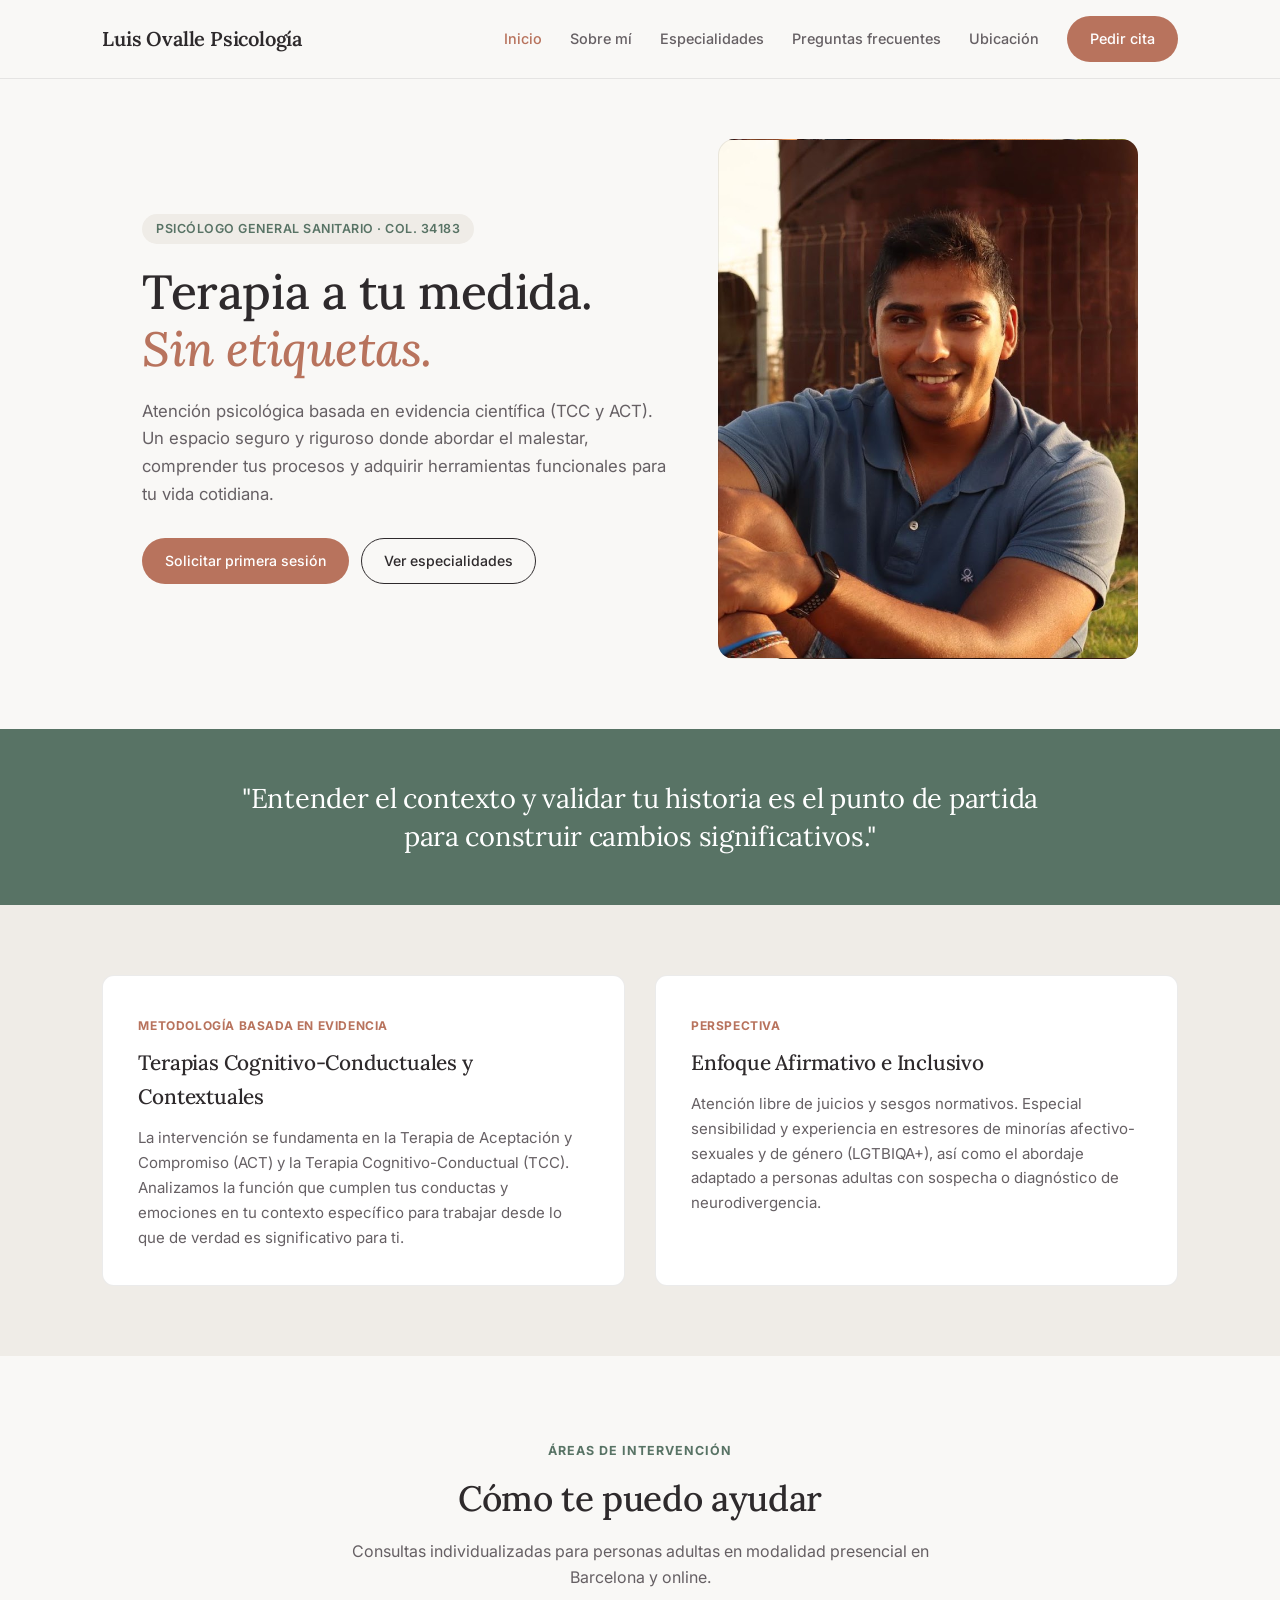
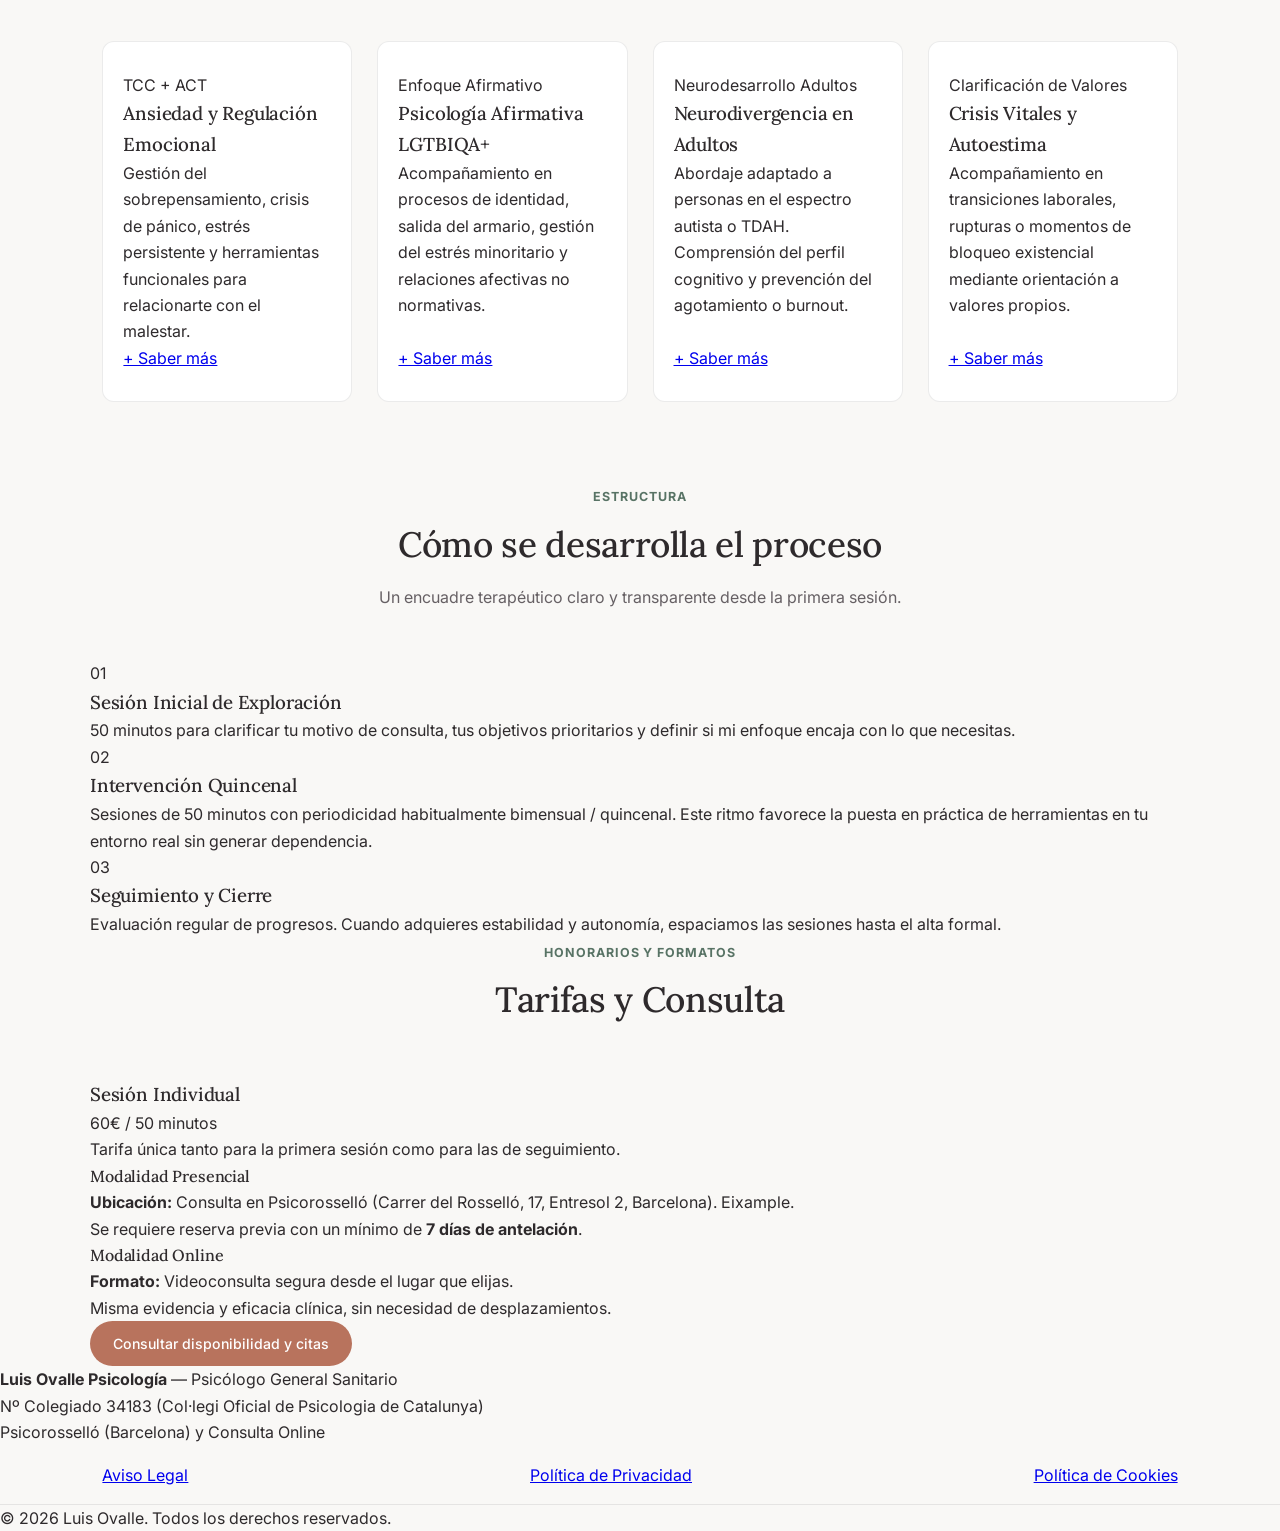
==== commit ee62a77f: "Fix HTML encoding issues in index.html" ====
--- a/index.html
+++ b/index.html
@@ -21,7 +21,7 @@
 </head>
 <body>
 
-    <!-- Navegación limpia y horizontal -->
+    <!-- Navegación directa en una sola línea horizontal -->
     <nav>
         <a href="index.html" class="logo">Luis Ovalle Psicología</a>
         <div class="nav-links">
@@ -34,7 +34,7 @@
         </div>
     </nav>
 
-    <!-- Hero / Portada -->
+    <!-- Portada compacta -->
     <header class="hero">
         <div class="hero-content">
             <span class="hero-tag">Psicólogo General Sanitario · Col. 34183</span>
@@ -50,12 +50,12 @@
         </div>
     </header>
 
-    <!-- Cita -->
+    <!-- Cita editorial -->
     <section class="quote-section">
         <h2>"Entender el contexto y validar tu historia es el punto de partida para construir cambios significativos."</h2>
     </section>
 
-    <!-- Marco Metodológico -->
+    <!-- Marco Clínico -->
     <section class="framework-section">
         <div class="section-container">
             <div class="framework-grid">
@@ -73,7 +73,7 @@
         </div>
     </section>
 
-    <!-- Especialidades (Estilo Tipográfico Forapsico) -->
+    <!-- Especialidades (Estilo Forapsico: puramente tipográfico, sin dibujos) -->
     <section class="services">
         <div class="section-container">
             <div class="services-header">
@@ -89,7 +89,7 @@
                         <h3>Ansiedad y Regulación Emocional</h3>
                         <p>Gestión del sobrepensamiento, crisis de pánico, estrés persistente y herramientas funcionales para relacionarte con el malestar.</p>
                     </div>
-                    <a href="especialidades.html" class="service-link">+ Conoce más</a>
+                    <a href="especialidades.html" class="service-link">+ Saber más</a>
                 </article>
 
                 <article class="service-card">
@@ -98,7 +98,7 @@
                         <h3>Psicología Afirmativa LGTBIQA+</h3>
                         <p>Acompañamiento en procesos de identidad, salida del armario, gestión del estrés minoritario y relaciones afectivas no normativas.</p>
                     </div>
-                    <a href="especialidades.html" class="service-link">+ Conoce más</a>
+                    <a href="especialidades.html" class="service-link">+ Saber más</a>
                 </article>
 
                 <article class="service-card">
@@ -107,7 +107,7 @@
                         <h3>Neurodivergencia en Adultos</h3>
                         <p>Abordaje adaptado a personas en el espectro autista o TDAH. Comprensión del perfil cognitivo y prevención del agotamiento o burnout.</p>
                     </div>
-                    <a href="especialidades.html" class="service-link">+ Conoce más</a>
+                    <a href="especialidades.html" class="service-link">+ Saber más</a>
                 </article>
 
                 <article class="service-card">
@@ -116,7 +116,7 @@
                         <h3>Crisis Vitales y Autoestima</h3>
                         <p>Acompañamiento en transiciones laborales, rupturas o momentos de bloqueo existencial mediante orientación a valores propios.</p>
                     </div>
-                    <a href="especialidades.html" class="service-link">+ Conoce más</a>
+                    <a href="especialidades.html" class="service-link">+ Saber más</a>
                 </article>
             </div>
         </div>
@@ -151,7 +151,7 @@
         </div>
     </section>
 
-    <!-- Resumen de Tarifas y Ubicación -->
+    <!-- Tarifas y Consulta (Texto limpio, sin iconos) -->
     <section class="pricing-section">
         <div class="section-container">
             <div class="services-header">
@@ -170,7 +170,7 @@
                     <div class="modality-item">
                         <h4>Modalidad Presencial</h4>
                         <p><strong>Ubicación:</strong> Consulta en Psicorosselló (Carrer del Rosselló, 17, Entresol 2, Barcelona). Eixample.</p>
-                        <p class="modality-condition"><em>Nota:</em> Se requiere reserva previa con un mínimo de <strong>7 días de antelación</strong>.</p>
+                        <p class="modality-condition">Se requiere reserva previa con un mínimo de <strong>7 días de antelación</strong>.</p>
                     </div>
                     <div class="modality-item">
                         <h4>Modalidad Online</h4>
@@ -186,7 +186,7 @@
         </div>
     </section>
 
-    <!-- Pie de página -->
+    <!-- Pie de página limpio -->
     <footer>
         <div class="footer-content">
             <p><strong>Luis Ovalle Psicología</strong> — Psicólogo General Sanitario</p>
